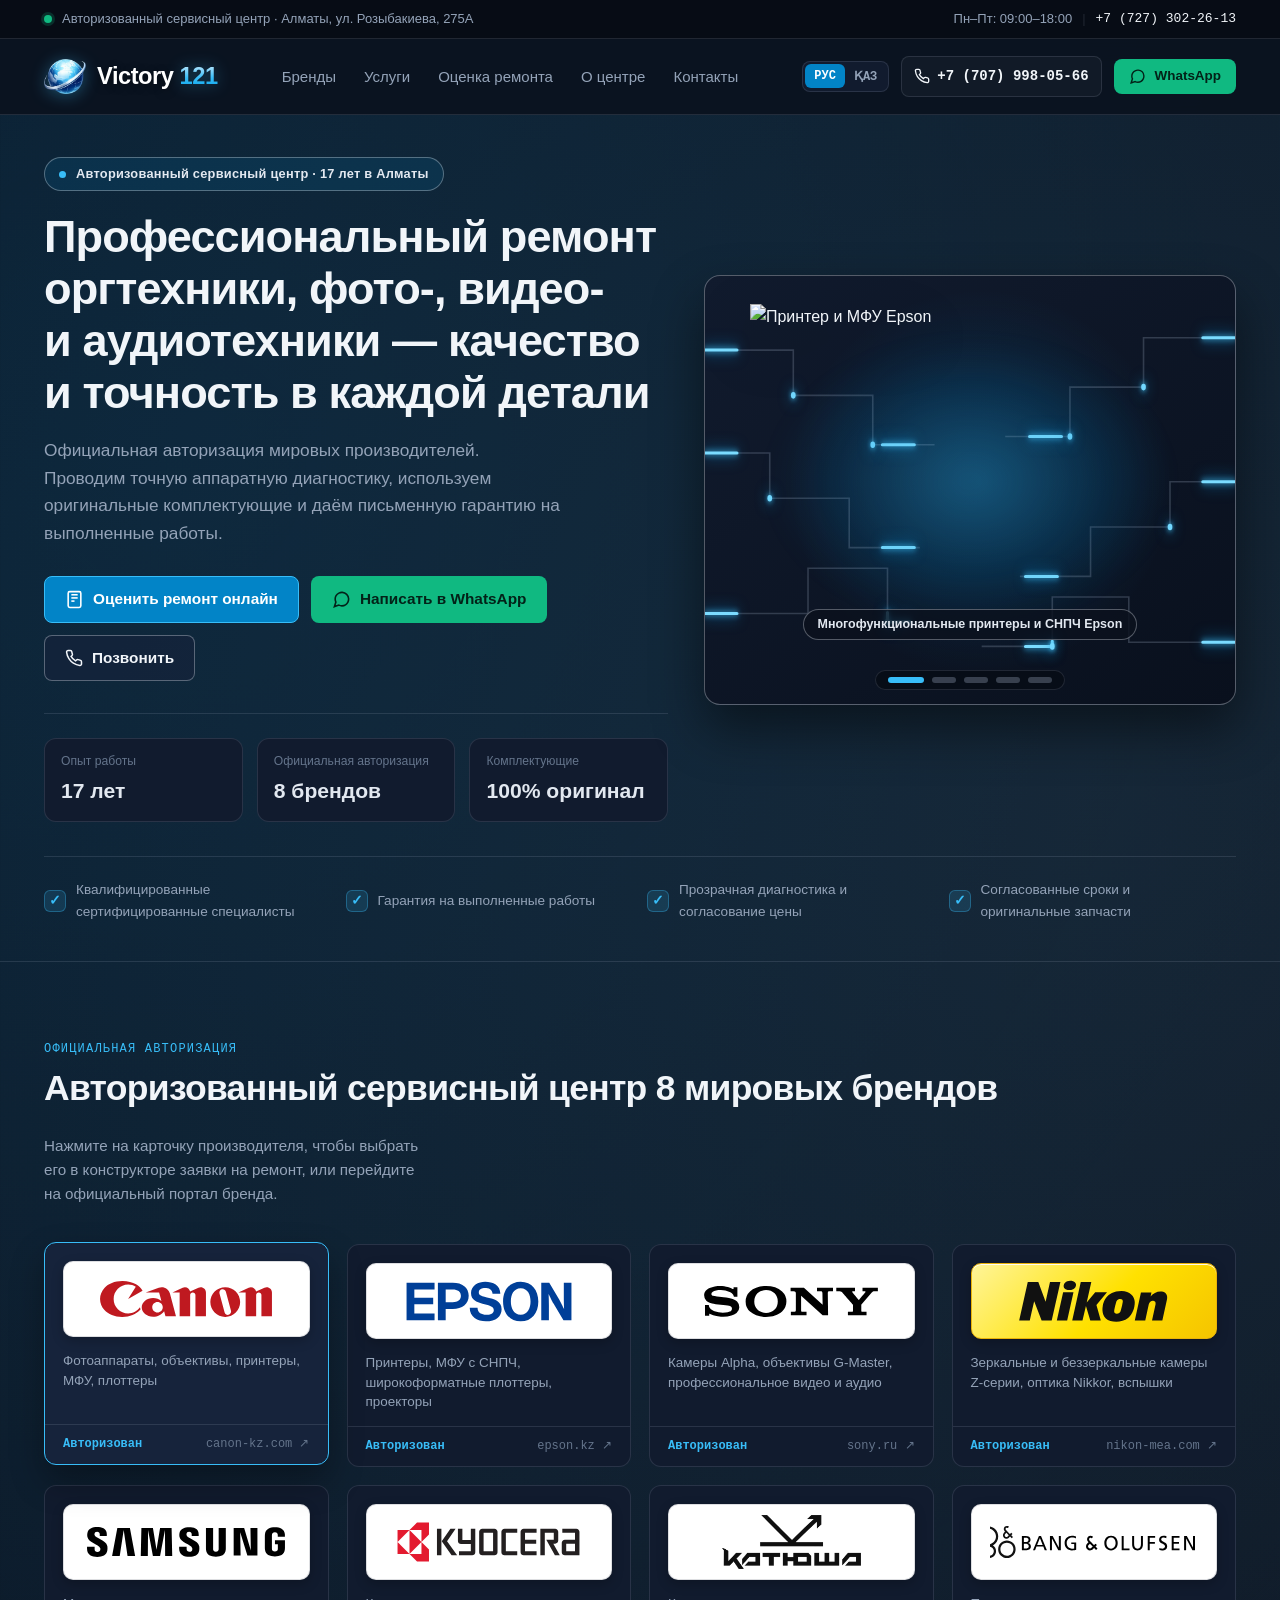
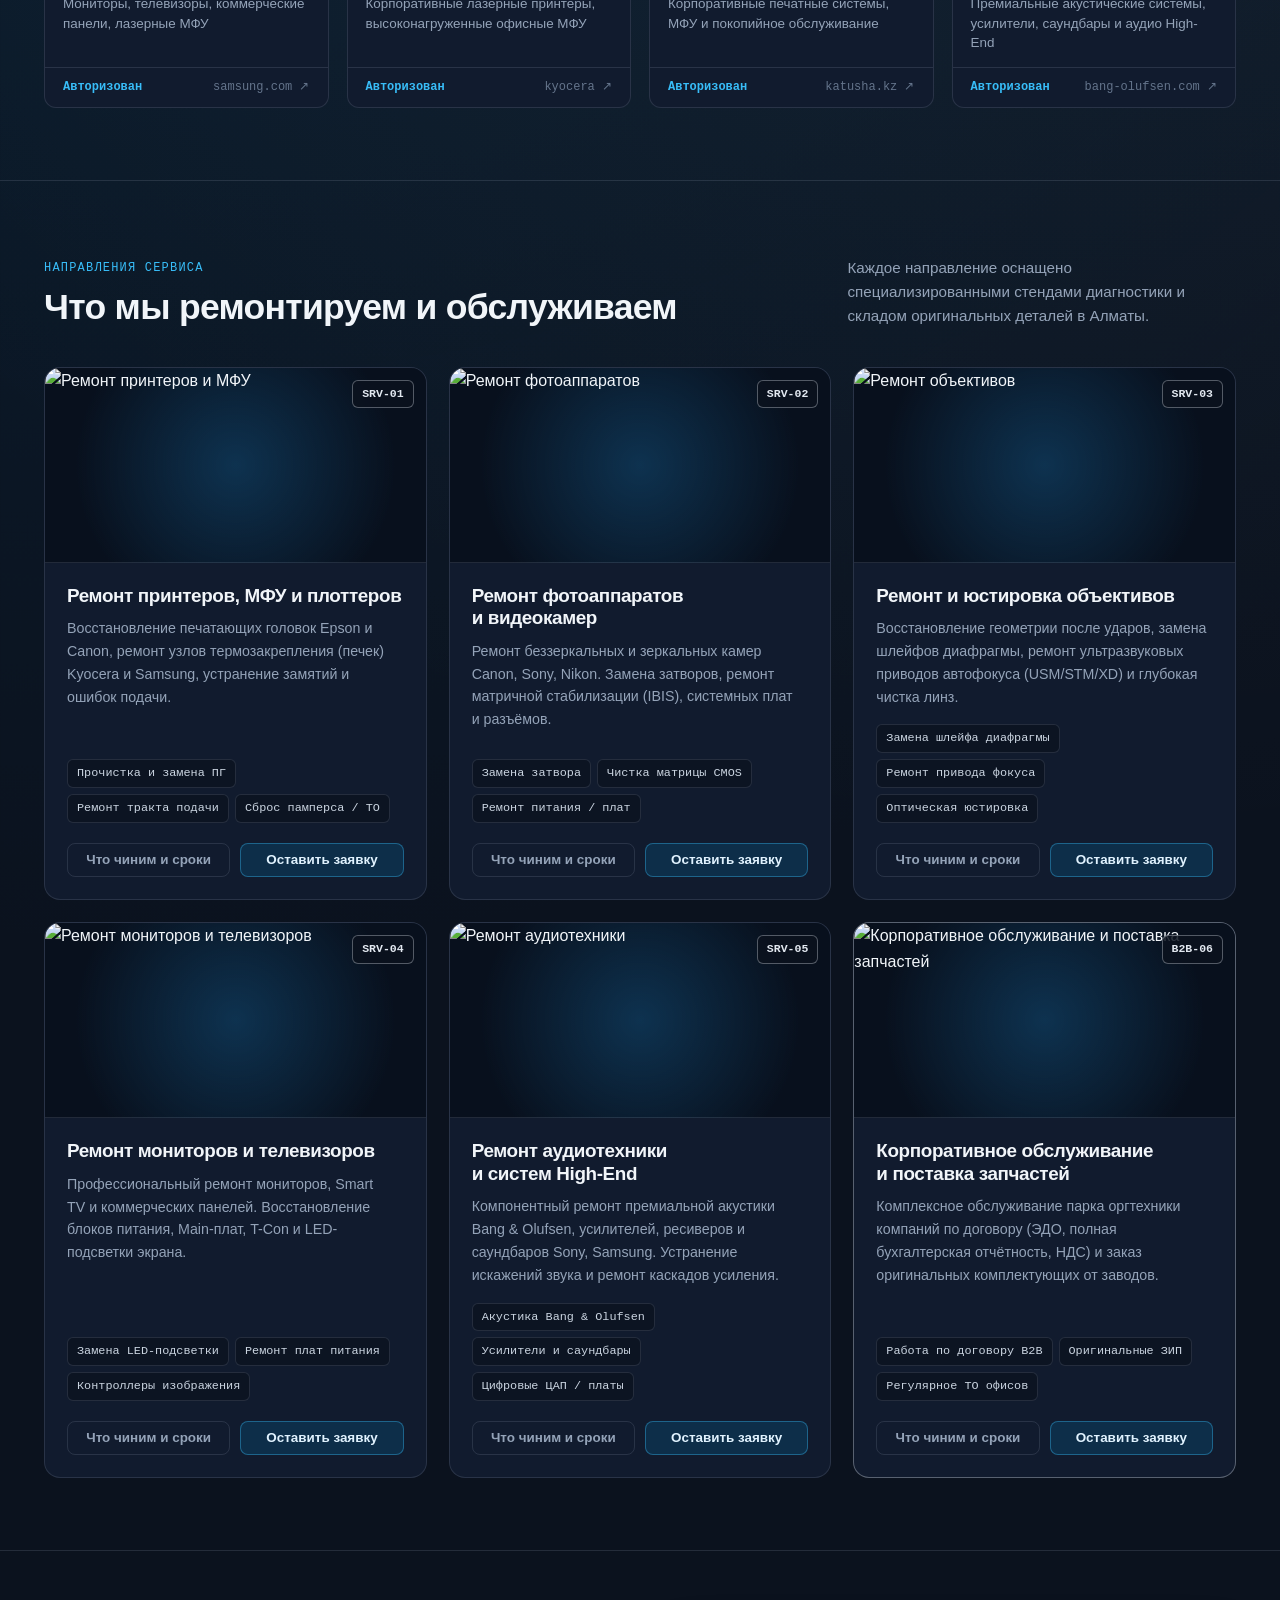
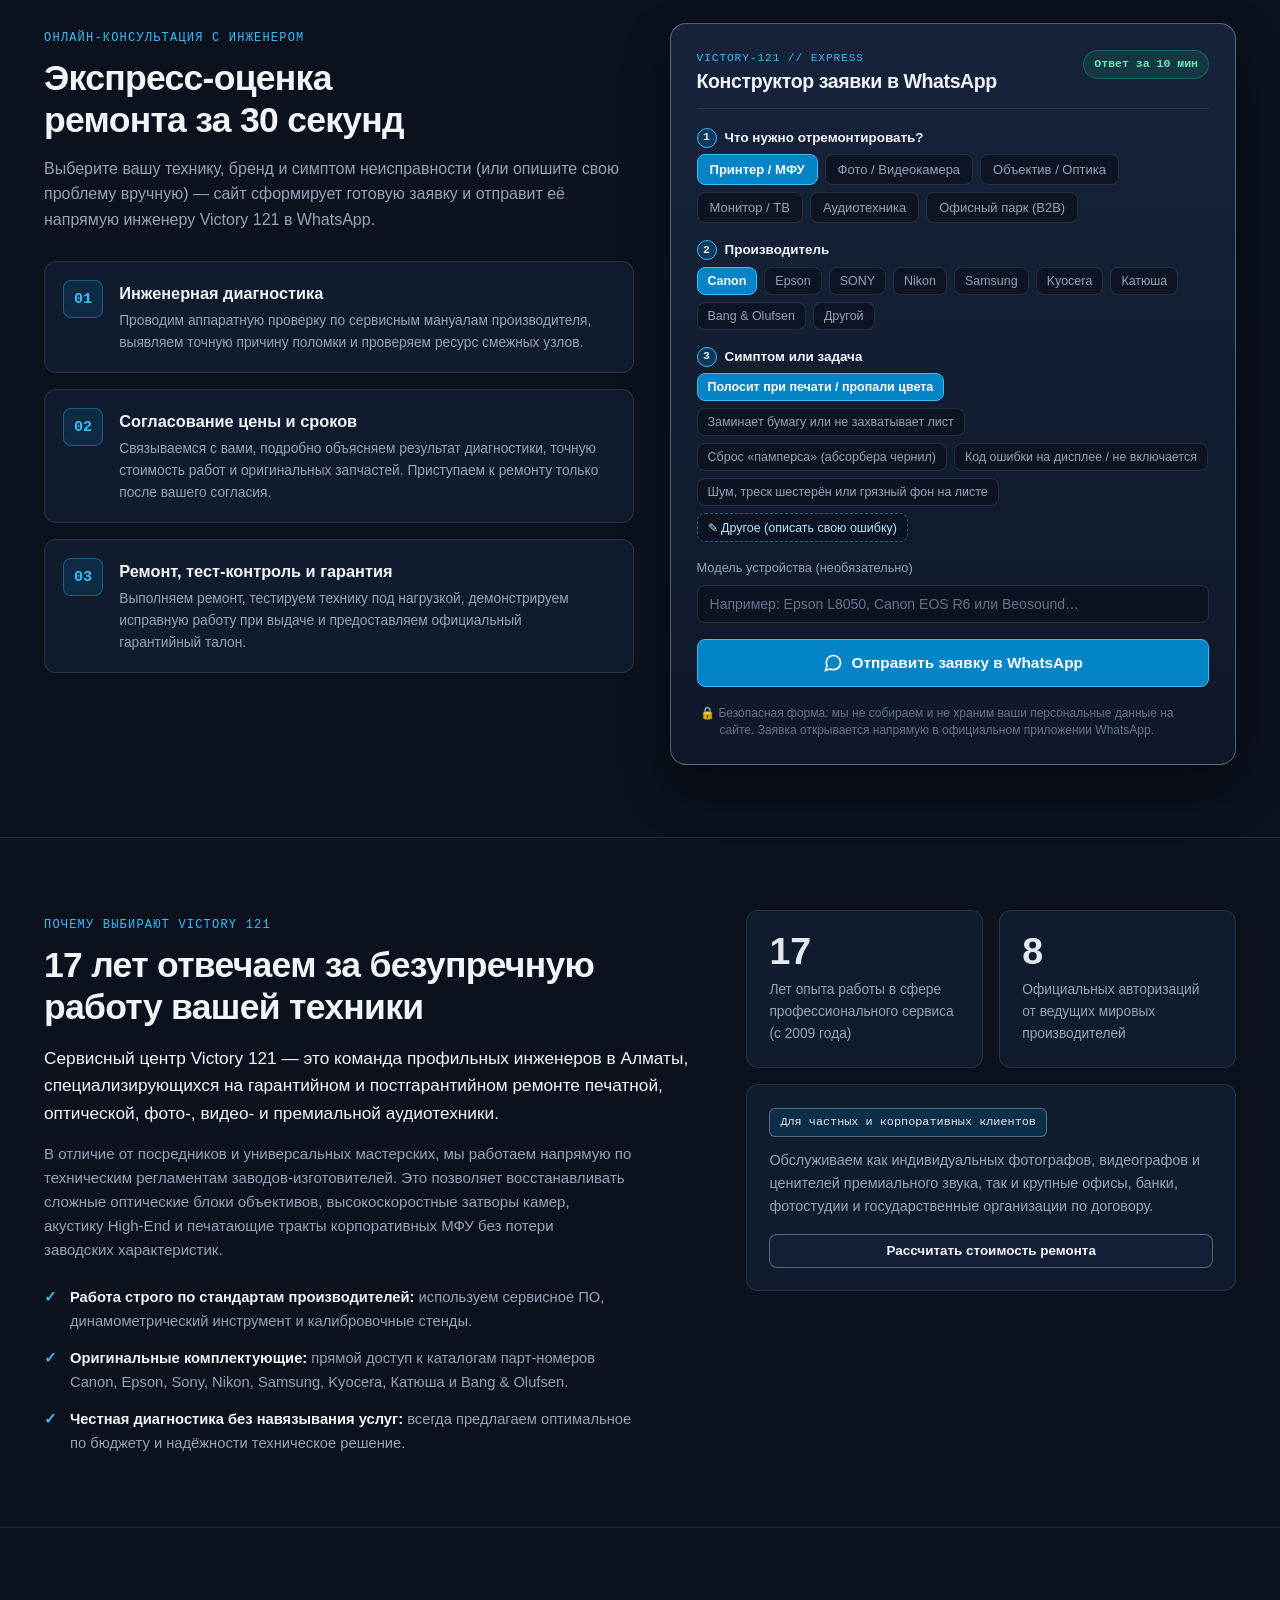
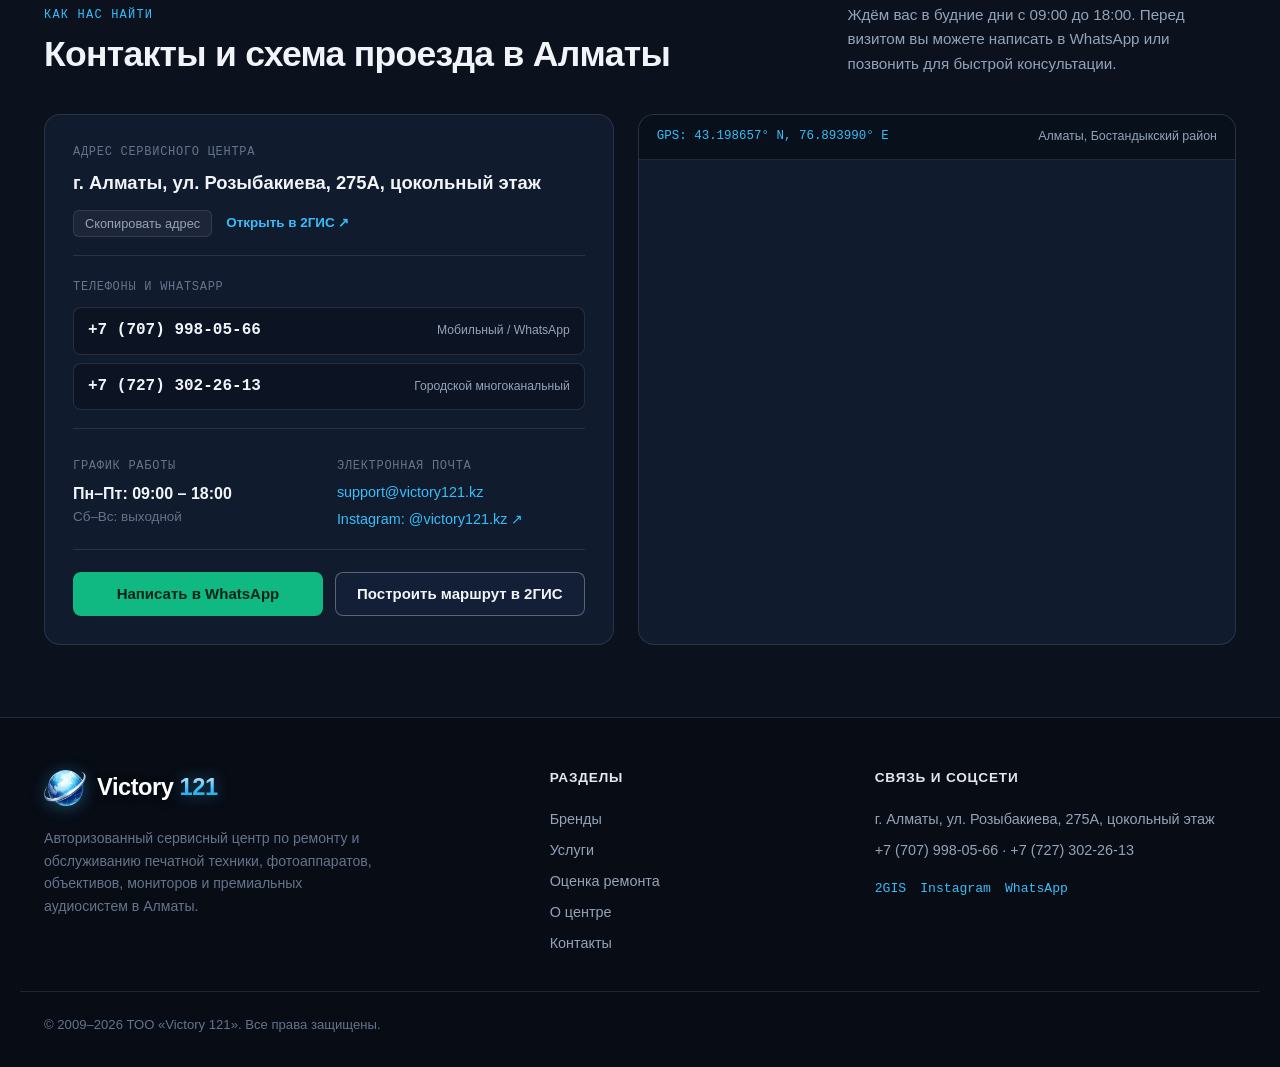
==== index.html @ 5d715eba "feat: Victory 121 modern responsive redesign with Graphify knowledge graph" ====
<!DOCTYPE html>
<html lang="ru" dir="ltr">
<head>
  <meta charset="UTF-8">
  <meta name="viewport" content="width=device-width, initial-scale=1.0, viewport-fit=cover">
  <meta name="theme-color" content="#0B121E">
  <meta name="color-scheme" content="dark">
  <title>Victory 121 — Авторизованный сервисный центр в Алматы | Ремонт оргтехники, фото-, видео- и аудиотехники</title>
  <meta name="description" content="Авторизованный сервисный центр Victory 121 в Алматы (ул. Розыбакиева, 275А). 17 лет опыта. Официальный ремонт Canon, Epson, Sony, Nikon, Samsung, Kyocera, Катюша, Bang & Olufsen с гарантией.">

  <!-- Security Hardening: Content Security Policy (CSP) & Referrer Policy -->
  <meta http-equiv="Content-Security-Policy" content="default-src 'self'; script-src 'self'; style-src 'self' https://fonts.googleapis.com; font-src 'self' https://fonts.gstatic.com; img-src 'self' https://victory121.kz data:; frame-src https://www.openstreetmap.org; connect-src 'self'; object-src 'none'; base-uri 'self'; form-action 'self' https://wa.me;">
  <meta name="referrer" content="strict-origin-when-cross-origin">

  <!-- Preconnect & Google Fonts -->
  <link rel="preconnect" href="https://fonts.googleapis.com">
  <link rel="preconnect" href="https://fonts.gstatic.com" crossorigin>
  <link href="https://fonts.googleapis.com/css2?family=Inter:wght@400;500;600;700&family=JetBrains+Mono:wght@500;600;700&family=Manrope:wght@600;700;800&display=swap" rel="stylesheet">

  <link rel="stylesheet" href="./styles.css">
</head>
<body>
  <a href="#main-content" class="skip-link" data-i18n="skip_link">Перейти к основному содержимому</a>

  <!-- Top Utility Bar -->
  <div class="utility-bar">
    <div class="container utility-bar__inner">
      <div class="utility-bar__left">
        <span class="status-dot" aria-hidden="true"></span>
        <span data-i18n="top_status">Авторизованный сервисный центр · Алматы, ул. Розыбакиева, 275А</span>
      </div>
      <div class="utility-bar__right">
        <span class="utility-bar__hours" data-i18n="top_hours">Пн–Пт: 09:00–18:00</span>
        <span class="utility-bar__divider" aria-hidden="true">|</span>
        <a href="tel:+77273022613" class="utility-bar__phone" translate="no">+7 (727) 302-26-13</a>
      </div>
    </div>
  </div>

  <!-- Sticky Main Header -->
  <header class="site-header" id="top">
    <div class="container site-header__inner">
      <a href="#top" class="brand-logo v121-logo" id="header-brand-logo" aria-label="Victory 121 — На главную">
        <img
          src="./assets/victory-globe.png"
          alt=""
          class="v121-logo__globe"
          width="44"
          height="38"
          fetchpriority="high"
        >
        <span class="v121-logo__wordmark" translate="no">
          <span class="v121-logo__victory">Victory</span><span class="v121-logo__sep" aria-hidden="true"></span><span class="v121-logo__num">121</span>
        </span>
      </a>

      <!-- Desktop Navigation -->
      <nav class="desktop-nav" aria-label="Основная навигация">
        <a href="#brands" class="desktop-nav__link" data-i18n="nav_brands">Бренды</a>
        <a href="#services" class="desktop-nav__link" data-i18n="nav_services">Услуги</a>
        <a href="#calculator" class="desktop-nav__link" data-i18n="nav_calc">Оценка ремонта</a>
        <a href="#about" class="desktop-nav__link" data-i18n="nav_about">О центре</a>
        <a href="#contacts" class="desktop-nav__link" data-i18n="nav_contacts">Контакты</a>
      </nav>

      <!-- Header Actions -->
      <div class="site-header__actions">
        <div class="lang-switch" role="group" aria-label="Выбор языка">
          <button type="button" class="lang-switch__btn is-active" data-lang-btn="ru" aria-pressed="true">РУС</button>
          <button type="button" class="lang-switch__btn" data-lang-btn="kz" aria-pressed="false">ҚАЗ</button>
        </div>

        <a href="tel:+77079980566" class="header-phone" translate="no">
          <svg width="16" height="16" viewBox="0 0 24 24" fill="none" stroke="currentColor" stroke-width="2" aria-hidden="true">
            <path d="M22 16.92v3a2 2 0 0 1-2.18 2 19.79 19.79 0 0 1-8.63-3.07 19.5 19.5 0 0 1-6-6 19.79 19.79 0 0 1-3.07-8.67A2 2 0 0 1 4.11 2h3a2 2 0 0 1 2 1.72c.127.96.361 1.903.7 2.81a2 2 0 0 1-.45 2.11L8.09 9.91a16 16 0 0 0 6 6l1.27-1.27a2 2 0 0 1 2.11-.45c.907.339 1.85.573 2.81.7A2 2 0 0 1 22 16.92z"/>
          </svg>
          <span>+7 (707) 998-05-66</span>
        </a>

        <a href="https://wa.me/77079980566" target="_blank" rel="noopener noreferrer" class="btn btn--whatsapp btn--sm header-wa">
          <svg width="17" height="17" viewBox="0 0 24 24" fill="none" stroke="currentColor" stroke-width="2" aria-hidden="true">
            <path d="M21 11.5a8.38 8.38 0 0 1-.9 3.8 8.5 8.5 0 0 1-7.6 4.7 8.38 8.38 0 0 1-3.8-.9L3 21l1.9-5.7a8.38 8.38 0 0 1-.9-3.8 8.5 8.5 0 0 1 4.7-7.6 8.38 8.38 0 0 1 3.8-.9h.5a8.48 8.48 0 0 1 8 8v.5z"/>
          </svg>
          <span>WhatsApp</span>
        </a>

        <!-- Mobile Menu Button -->
        <button type="button" class="mobile-menu-btn" id="open-mobile-menu" aria-label="Открыть меню навигации" aria-expanded="false" aria-controls="mobile-drawer">
          <svg width="24" height="24" viewBox="0 0 24 24" fill="none" stroke="currentColor" stroke-width="2" aria-hidden="true">
            <line x1="3" y1="6" x2="21" y2="6"/>
            <line x1="3" y1="12" x2="21" y2="12"/>
            <line x1="3" y1="18" x2="21" y2="18"/>
          </svg>
        </button>
      </div>
    </div>
  </header>

  <!-- Mobile Navigation Drawer (<dialog>) -->
  <dialog class="mobile-drawer" id="mobile-drawer" aria-label="Мобильное меню">
    <div class="mobile-drawer__panel">
      <div class="mobile-drawer__header">
        <span class="brand-logo v121-logo" translate="no">
          <img
            src="./assets/victory-globe.png"
            alt=""
            class="v121-logo__globe"
            width="38"
            height="32"
          >
          <span class="v121-logo__wordmark">
            <span class="v121-logo__victory">Victory</span><span class="v121-logo__sep" aria-hidden="true"></span><span class="v121-logo__num">121</span>
          </span>
        </span>
        <button type="button" class="icon-close-btn" id="close-mobile-menu" aria-label="Закрыть меню">
          <svg width="22" height="22" viewBox="0 0 24 24" fill="none" stroke="currentColor" stroke-width="2" aria-hidden="true">
            <line x1="18" y1="6" x2="6" y2="18"/>
            <line x1="6" y1="6" x2="18" y2="18"/>
          </svg>
        </button>
      </div>

      <nav class="mobile-drawer__nav" aria-label="Мобильная навигация">
        <a href="#brands" class="mobile-drawer__link" data-i18n="nav_brands">Авторизованные бренды</a>
        <a href="#services" class="mobile-drawer__link" data-i18n="nav_services">Услуги и направления</a>
        <a href="#calculator" class="mobile-drawer__link" data-i18n="nav_calc">Онлайн-оценка ремонта</a>
        <a href="#about" class="mobile-drawer__link" data-i18n="nav_about">О сервисном центре</a>
        <a href="#contacts" class="mobile-drawer__link" data-i18n="nav_contacts">Адрес и контакты</a>
      </nav>

      <div class="mobile-drawer__footer">
        <div class="mobile-drawer__contact-item">
          <span class="mobile-drawer__label" data-i18n="drawer_address_label">Адрес в Алматы:</span>
          <strong data-i18n="drawer_address_val">ул. Розыбакиева, 275А, цокольный этаж</strong>
        </div>
        <div class="mobile-drawer__contact-item">
          <span class="mobile-drawer__label" data-i18n="drawer_phones_label">Телефоны:</span>
          <a href="tel:+77079980566" class="mobile-drawer__phone" translate="no">+7 (707) 998-05-66</a>
          <a href="tel:+77273022613" class="mobile-drawer__phone" translate="no">+7 (727) 302-26-13</a>
        </div>
        <div class="mobile-drawer__cta-group">
          <a href="https://wa.me/77079980566" target="_blank" rel="noopener noreferrer" class="btn btn--whatsapp btn--full" data-i18n="hero_cta_wa">Написать в WhatsApp</a>
          <a href="https://2gis.kz/almaty/directions/points/%7C76.89399%2C43.198657%3B9429940000895218" target="_blank" rel="noopener noreferrer" class="btn btn--outline btn--full" data-i18n="contact_2gis_btn">Построить маршрут в 2ГИС</a>
        </div>
      </div>
    </div>
  </dialog>

  <main id="main-content">
    <!-- Hero Section with Animated Circuit Board & 5-Slide Equipment Showcase -->
    <section class="hero-section">
      <div class="container hero-grid">
        <!-- Left Column: Brand Authority & Core Offer -->
        <div class="hero-content">
          <div class="authority-badge">
            <span class="authority-badge__dot" aria-hidden="true"></span>
            <span data-i18n="hero_badge">Авторизованный сервисный центр · 17 лет в Алматы</span>
          </div>

          <h1 class="hero-title" data-i18n="hero_title">
            Профессиональный ремонт оргтехники, фото-, видео- и&nbsp;аудиотехники — качество и&nbsp;точность в&nbsp;каждой детали
          </h1>

          <p class="hero-subtitle" data-i18n="hero_subtitle">
            Официальная авторизация мировых производителей. Проводим точную аппаратную диагностику, используем оригинальные комплектующие и даём письменную гарантию на выполненные работы.
          </p>

          <div class="hero-cta-row">
            <a href="#calculator" class="btn btn--primary btn--lg">
              <svg width="19" height="19" viewBox="0 0 24 24" fill="none" stroke="currentColor" stroke-width="2" aria-hidden="true">
                <rect x="4" y="2" width="16" height="20" rx="2"/>
                <line x1="8" y1="6" x2="16" y2="6"/>
                <line x1="8" y1="10" x2="16" y2="10"/>
                <line x1="8" y1="14" x2="12" y2="14"/>
              </svg>
              <span data-i18n="hero_cta_calc">Оценить ремонт онлайн</span>
            </a>
            <a href="https://wa.me/77079980566?text=%D0%97%D0%B4%D1%80%D0%B0%D0%B2%D1%81%D1%82%D0%B2%D1%83%D0%B9%D1%82%D0%B5!%20%D0%9D%D1%83%D0%B6%D0%BD%D0%B0%20%D0%BA%D0%BE%D0%BD%D1%81%D1%83%D0%BB%D1%8C%D1%82%D0%B0%D1%86%D0%B8%D1%8F%20%D0%BF%D0%BE%20%D1%80%D0%B5%D0%BC%D0%BE%D0%BD%D1%82%D1%83%20%D1%82%D0%B5%D1%85%D0%BD%D0%B8%D0%BA%D0%B8%20%D0%B2%20Victory%20121." target="_blank" rel="noopener noreferrer" class="btn btn--whatsapp btn--lg">
              <svg width="19" height="19" viewBox="0 0 24 24" fill="none" stroke="currentColor" stroke-width="2" aria-hidden="true">
                <path d="M21 11.5a8.38 8.38 0 0 1-.9 3.8 8.5 8.5 0 0 1-7.6 4.7 8.38 8.38 0 0 1-3.8-.9L3 21l1.9-5.7a8.38 8.38 0 0 1-.9-3.8 8.5 8.5 0 0 1 4.7-7.6 8.38 8.38 0 0 1 3.8-.9h.5a8.48 8.48 0 0 1 8 8v.5z"/>
              </svg>
              <span data-i18n="hero_cta_wa">Написать в WhatsApp</span>
            </a>
            <a href="tel:+77079980566" class="btn btn--outline btn--lg">
              <svg width="18" height="18" viewBox="0 0 24 24" fill="none" stroke="currentColor" stroke-width="2" aria-hidden="true">
                <path d="M22 16.92v3a2 2 0 0 1-2.18 2 19.79 19.79 0 0 1-8.63-3.07 19.5 19.5 0 0 1-6-6 19.79 19.79 0 0 1-3.07-8.67A2 2 0 0 1 4.11 2h3a2 2 0 0 1 2 1.72c.127.96.361 1.903.7 2.81a2 2 0 0 1-.45 2.11L8.09 9.91a16 16 0 0 0 6 6l1.27-1.27a2 2 0 0 1 2.11-.45c.907.339 1.85.573 2.81.7A2 2 0 0 1 22 16.92z"/>
              </svg>
              <span data-i18n="hero_cta_call">Позвонить</span>
            </a>
          </div>

          <!-- Key Trust Metrics -->
          <dl class="hero-metrics">
            <div class="hero-metric">
              <dt class="hero-metric__label" data-i18n="metric_1_label">Опыт работы</dt>
              <dd class="hero-metric__value" data-i18n="metric_1_val">17 лет</dd>
            </div>
            <div class="hero-metric">
              <dt class="hero-metric__label" data-i18n="metric_2_label">Официальная авторизация</dt>
              <dd class="hero-metric__value" data-i18n="metric_2_val">8 брендов</dd>
            </div>
            <div class="hero-metric">
              <dt class="hero-metric__label" data-i18n="metric_3_label">Комплектующие</dt>
              <dd class="hero-metric__value" data-i18n="metric_3_val">100% оригинал</dd>
            </div>
          </dl>
        </div>

        <!-- Right Column: Signature Animated Circuit Showcase & 5-Equipment Carousel -->
        <div class="hero-showcase-wrap">
          <div class="hero-image hero-showcase" id="hero-carousel" role="region" aria-label="Карусель обслуживаемой техники">
            <!-- Animated SVG Electric Circuit Board Background -->
            <div class="hero-tech-bg" aria-hidden="true">
              <svg viewBox="0 0 900 520" preserveAspectRatio="none">
                <g class="circuit-base">
                  <path d="M0 90 H150 V145 H285 V205 H390"></path>
                  <path d="M0 215 H110 V270 H245 V330 H365"></path>
                  <path d="M0 410 H175 V355 H310 V420 H430"></path>
                  <path d="M900 75 H745 V135 H620 V195 H510"></path>
                  <path d="M900 250 H790 V305 H655 V365 H535"></path>
                  <path d="M900 445 H720 V390 H590 V450 H470"></path>
                </g>
                <g class="circuit-pulse">
                  <path d="M0 90 H150 V145 H285 V205 H390"></path>
                  <path d="M0 215 H110 V270 H245 V330 H365"></path>
                  <path d="M0 410 H175 V355 H310 V420 H430"></path>
                  <path d="M900 75 H745 V135 H620 V195 H510"></path>
                  <path d="M900 250 H790 V305 H655 V365 H535"></path>
                  <path d="M900 445 H720 V390 H590 V450 H470"></path>
                </g>
                <g class="circuit-nodes">
                  <circle cx="150" cy="145" r="4"></circle>
                  <circle cx="285" cy="205" r="4"></circle>
                  <circle cx="110" cy="270" r="4"></circle>
                  <circle cx="310" cy="420" r="4"></circle>
                  <circle cx="745" cy="135" r="4"></circle>
                  <circle cx="620" cy="195" r="4"></circle>
                  <circle cx="790" cy="305" r="4"></circle>
                  <circle cx="590" cy="450" r="4"></circle>
                </g>
              </svg>
            </div>

            <!-- 5 Equipment Slides -->
            <div class="hero-equipment-slide is-active" data-slide-index="0">
              <img src="https://victory121.kz/wp-content/uploads/2026/08/hero-epson.png" alt="Принтер и МФУ Epson" width="480" height="360" fetchpriority="high" decoding="async">
              <span class="hero-slide-caption" data-i18n="slide_1_label">Многофункциональные принтеры и СНПЧ Epson</span>
            </div>
            <div class="hero-equipment-slide" data-slide-index="1">
              <img src="https://victory121.kz/wp-content/uploads/2026/08/hero-canon.png" alt="Фотоаппарат Canon EOS R6 Mark II" width="480" height="360" decoding="async">
              <span class="hero-slide-caption" data-i18n="slide_2_label">Профессиональные камеры Canon EOS R / Sony Alpha</span>
            </div>
            <div class="hero-equipment-slide" data-slide-index="2">
              <img src="https://victory121.kz/wp-content/uploads/2026/08/hero-nikon.png" alt="Объектив Nikon Nikkor" width="480" height="360" decoding="async">
              <span class="hero-slide-caption" data-i18n="slide_3_label">Светосильные объективы и оптика Nikon / Canon / Sony</span>
            </div>
            <div class="hero-equipment-slide" data-slide-index="3">
              <img src="https://victory121.kz/wp-content/uploads/2026/08/hero-samsung.png" alt="Монитор Samsung" width="480" height="360" decoding="async">
              <span class="hero-slide-caption" data-i18n="slide_4_label">Мониторы, Smart TV и коммерческие панели Samsung</span>
            </div>
            <div class="hero-equipment-slide" data-slide-index="4">
              <img src="https://victory121.kz/wp-content/uploads/2026/08/hero-canon-print-2.png" alt="Принтер Canon" width="480" height="360" decoding="async">
              <span class="hero-slide-caption" data-i18n="slide_5_label">Принтеры и офисные системы печати Canon / Kyocera</span>
            </div>

            <!-- Interactive Carousel Navigation Pills -->
            <div class="hero-carousel-dots" role="tablist" aria-label="Переключение слайдов техники">
              <button type="button" class="hero-dot is-active" data-carousel-goto="0" aria-label="Принтер Epson" aria-selected="true"></button>
              <button type="button" class="hero-dot" data-carousel-goto="1" aria-label="Камера Canon" aria-selected="false"></button>
              <button type="button" class="hero-dot" data-carousel-goto="2" aria-label="Объектив Nikon" aria-selected="false"></button>
              <button type="button" class="hero-dot" data-carousel-goto="3" aria-label="Монитор Samsung" aria-selected="false"></button>
              <button type="button" class="hero-dot" data-carousel-goto="4" aria-label="Принтер Canon" aria-selected="false"></button>
            </div>
          </div>
        </div>
      </div>

      <!-- Trust Strip -->
      <div class="container">
        <ul class="trust-strip" aria-label="Ключевые гарантии сервиса">
          <li class="trust-strip__item">
            <span class="trust-strip__icon" aria-hidden="true">✓</span>
            <span data-i18n="strip_1">Квалифицированные сертифицированные специалисты</span>
          </li>
          <li class="trust-strip__item">
            <span class="trust-strip__icon" aria-hidden="true">✓</span>
            <span data-i18n="strip_2">Гарантия на выполненные работы</span>
          </li>
          <li class="trust-strip__item">
            <span class="trust-strip__icon" aria-hidden="true">✓</span>
            <span data-i18n="strip_3">Прозрачная диагностика и согласование цены</span>
          </li>
          <li class="trust-strip__item">
            <span class="trust-strip__icon" aria-hidden="true">✓</span>
            <span data-i18n="strip_4">Согласованные сроки и оригинальные запчасти</span>
          </li>
        </ul>
      </div>
    </section>

    <!-- Authorized Brands Section: 8 Official Brands Strictly Following Vendor Brand Policy -->
    <section class="section brands-section" id="brands" aria-labelledby="brands-heading">
      <div class="container">
        <div class="section-header">
          <div>
            <span class="section-kicker" data-i18n="brands_kicker">Официальная авторизация</span>
            <h2 class="section-title" id="brands-heading" data-i18n="brands_title">Авторизованный сервисный центр 8&nbsp;мировых брендов</h2>
          </div>
          <p class="section-desc" data-i18n="brands_desc">
            Нажмите на карточку производителя, чтобы выбрать его в конструкторе заявки на ремонт, или перейдите на официальный портал бренда.
          </p>
        </div>

        <div class="brands-grid" role="list">
          <!-- 1. Canon (Official Canon Red Vector Wordmark Adapted to Frame) -->
          <div class="brand-card" role="listitem" data-brand-card="Canon">
            <button type="button" class="brand-card__select" data-select-brand="Canon" aria-label="Выбрать бренд Canon для заявки">
              <div class="vendor-plaque">
                <img src="./assets/brands/canon.svg" alt="Canon" class="vendor-svg vendor-svg--canon" width="176" height="38" loading="lazy">
              </div>
              <span class="brand-card__scope" data-i18n="brand_canon_scope">Фотоаппараты, объективы, принтеры, МФУ, плоттеры</span>
            </button>
            <div class="brand-card__footer">
              <span class="brand-card__status" data-i18n="brand_auth_tag">Авторизован</span>
              <a href="https://www.canon-kz.com/" target="_blank" rel="noopener noreferrer" class="brand-card__ext" aria-label="Официальный сайт Canon Казахстан">canon-kz.com ↗</a>
            </div>
          </div>

          <!-- 2. Epson (Official Corporate Blue Vector Wordmark Adapted to Frame) -->
          <div class="brand-card" role="listitem" data-brand-card="Epson">
            <button type="button" class="brand-card__select" data-select-brand="Epson" aria-label="Выбрать бренд Epson для заявки">
              <div class="vendor-plaque">
                <img src="./assets/brands/epson.svg" alt="Epson" class="vendor-svg vendor-svg--epson" width="168" height="42" loading="lazy">
              </div>
              <span class="brand-card__scope" data-i18n="brand_epson_scope">Принтеры, МФУ с СНПЧ, широкоформатные плоттеры, проекторы</span>
            </button>
            <div class="brand-card__footer">
              <span class="brand-card__status" data-i18n="brand_auth_tag">Авторизован</span>
              <a href="https://www.epson.kz/" target="_blank" rel="noopener noreferrer" class="brand-card__ext" aria-label="Официальный сайт Epson Казахстан">epson.kz ↗</a>
            </div>
          </div>

          <!-- 3. SONY (Official Black Vector Wordmark Adapted to Frame) -->
          <div class="brand-card" role="listitem" data-brand-card="Sony">
            <button type="button" class="brand-card__select" data-select-brand="Sony" aria-label="Выбрать бренд Sony для заявки">
              <div class="vendor-plaque">
                <img src="./assets/brands/sony.svg" alt="SONY" class="vendor-svg vendor-svg--sony" width="176" height="32" loading="lazy">
              </div>
              <span class="brand-card__scope" data-i18n="brand_sony_scope">Камеры Alpha, объективы G-Master, профессиональное видео и аудио</span>
            </button>
            <div class="brand-card__footer">
              <span class="brand-card__status" data-i18n="brand_auth_tag">Авторизован</span>
              <a href="https://www.sony.ru/" target="_blank" rel="noopener noreferrer" class="brand-card__ext" aria-label="Официальный сайт Sony">sony.ru ↗</a>
            </div>
          </div>

          <!-- 4. Nikon (Official Nikon Yellow Gradient Plaque + Official Black Slanted Vector Wordmark) -->
          <div class="brand-card" role="listitem" data-brand-card="Nikon">
            <button type="button" class="brand-card__select" data-select-brand="Nikon" aria-label="Выбрать бренд Nikon для заявки">
              <div class="vendor-plaque vendor-plaque--nikon">
                <img src="./assets/brands/nikon.svg" alt="Nikon" class="vendor-svg vendor-svg--nikon" width="164" height="48" loading="lazy">
              </div>
              <span class="brand-card__scope" data-i18n="brand_nikon_scope">Зеркальные и беззеркальные камеры Z-серии, оптика Nikkor, вспышки</span>
            </button>
            <div class="brand-card__footer">
              <span class="brand-card__status" data-i18n="brand_auth_tag">Авторизован</span>
              <a href="https://www.nikon-mea.com/" target="_blank" rel="noopener noreferrer" class="brand-card__ext" aria-label="Официальный сайт Nikon">nikon-mea.com ↗</a>
            </div>
          </div>

          <!-- 5. Samsung (Official Black Vector Wordmark Cropped & Scaled to Fill Frame) -->
          <div class="brand-card" role="listitem" data-brand-card="Samsung">
            <button type="button" class="brand-card__select" data-select-brand="Samsung" aria-label="Выбрать бренд Samsung для заявки">
              <div class="vendor-plaque">
                <img src="./assets/brands/samsung.svg" alt="Samsung" class="vendor-svg vendor-svg--samsung" width="204" height="34" loading="lazy">
              </div>
              <span class="brand-card__scope" data-i18n="brand_samsung_scope">Мониторы, телевизоры, коммерческие панели, лазерные МФУ</span>
            </button>
            <div class="brand-card__footer">
              <span class="brand-card__status" data-i18n="brand_auth_tag">Авторизован</span>
              <a href="https://www.samsung.com/kz_ru/" target="_blank" rel="noopener noreferrer" class="brand-card__ext" aria-label="Официальный сайт Samsung Казахстан">samsung.com ↗</a>
            </div>
          </div>

          <!-- 6. Kyocera (Official Red Symbol + Black Vector Wordmark Adapted to Frame) -->
          <div class="brand-card" role="listitem" data-brand-card="Kyocera">
            <button type="button" class="brand-card__select" data-select-brand="Kyocera" aria-label="Выбрать бренд Kyocera для заявки">
              <div class="vendor-plaque">
                <img src="./assets/brands/kyocera.svg" alt="Kyocera" class="vendor-svg vendor-svg--kyocera" width="196" height="48" loading="lazy">
              </div>
              <span class="brand-card__scope" data-i18n="brand_kyocera_scope">Корпоративные лазерные принтеры, высоконагруженные офисные МФУ</span>
            </button>
            <div class="brand-card__footer">
              <span class="brand-card__status" data-i18n="brand_auth_tag">Авторизован</span>
              <a href="https://russia.kyocera.com/" target="_blank" rel="noopener noreferrer" class="brand-card__ext" aria-label="Официальный сайт Kyocera">kyocera ↗</a>
            </div>
          </div>

          <!-- 7. Катюша (Official Cropped Logo Adapted to Frame) -->
          <div class="brand-card" role="listitem" data-brand-card="Катюша">
            <button type="button" class="brand-card__select" data-select-brand="Катюша" aria-label="Выбрать бренд Катюша для заявки">
              <div class="vendor-plaque">
                <img src="./assets/brands/katusha.png" alt="Катюша" class="vendor-svg vendor-svg--katusha" width="162" height="56" loading="lazy">
              </div>
              <span class="brand-card__scope" data-i18n="brand_katusha_scope">Корпоративные печатные системы, МФУ и покопийное обслуживание</span>
            </button>
            <div class="brand-card__footer">
              <span class="brand-card__status" data-i18n="brand_auth_tag">Авторизован</span>
              <a href="https://katusha.kz/" target="_blank" rel="noopener noreferrer" class="brand-card__ext" aria-label="Официальный сайт Катюша Казахстан">katusha.kz ↗</a>
            </div>
          </div>

          <!-- 8. Bang & Olufsen (Official B&O Monogram & Wordmark Vector Adapted to Frame) -->
          <div class="brand-card" role="listitem" data-brand-card="Bang & Olufsen">
            <button type="button" class="brand-card__select" data-select-brand="Bang & Olufsen" aria-label="Выбрать бренд Bang & Olufsen для заявки">
              <div class="vendor-plaque">
                <img src="./assets/brands/bang-olufsen.svg" alt="Bang & Olufsen" class="vendor-svg vendor-svg--bo" width="212" height="42" loading="lazy">
              </div>
              <span class="brand-card__scope" data-i18n="brand_bo_scope">Премиальные акустические системы, усилители, саундбары и аудио High-End</span>
            </button>
            <div class="brand-card__footer">
              <span class="brand-card__status" data-i18n="brand_auth_tag">Авторизован</span>
              <a href="https://www.bang-olufsen.com/" target="_blank" rel="noopener noreferrer" class="brand-card__ext" aria-label="Официальный сайт Bang & Olufsen">bang-olufsen.com ↗</a>
            </div>
          </div>
        </div>
      </div>
    </section>

    <!-- Services Bento Grid with Original Equipment Visuals (3x2 Desktop, 2x3 Tablet, 1x6 Mobile) -->
    <section class="section services-section" id="services" aria-labelledby="services-heading">
      <div class="container">
        <div class="section-header">
          <div>
            <span class="section-kicker" data-i18n="services_kicker">Направления сервиса</span>
            <h2 class="section-title" id="services-heading" data-i18n="services_title">Что мы ремонтируем и обслуживаем</h2>
          </div>
          <p class="section-desc" data-i18n="services_desc">
            Каждое направление оснащено специализированными стендами диагностики и складом оригинальных деталей в Алматы.
          </p>
        </div>

        <div class="services-grid">
          <!-- Service 1: Printers & MFPs -->
          <article class="service-card" data-service-id="printers">
            <div class="service-card__media">
              <img src="https://victory121.kz/wp-content/uploads/2026/07/service-printer-1.png" alt="Ремонт принтеров и МФУ" width="400" height="220" loading="lazy">
              <span class="service-card__code" translate="no">SRV-01</span>
            </div>
            <div class="service-card__body">
              <h3 class="service-card__title" data-i18n="srv1_title">Ремонт принтеров, МФУ и плоттеров</h3>
              <p class="service-card__text" data-i18n="srv1_desc">
                Восстановление печатающих головок Epson и Canon, ремонт узлов термозакрепления (печек) Kyocera и Samsung, устранение замятий и ошибок подачи.
              </p>
              <ul class="service-card__tags" aria-label="Примеры работ">
                <li data-i18n="srv1_tag1">Прочистка и замена ПГ</li>
                <li data-i18n="srv1_tag2">Ремонт тракта подачи</li>
                <li data-i18n="srv1_tag3">Сброс памперса / ТО</li>
              </ul>
              <div class="service-card__actions">
                <button type="button" class="btn btn--ghost btn--sm" data-open-service="printers" data-i18n="srv_more_btn">Что чиним и сроки</button>
                <button type="button" class="btn btn--primary-soft btn--sm" data-pick-service="printers" data-i18n="srv_order_btn">Оставить заявку</button>
              </div>
            </div>
          </article>

          <!-- Service 2: Cameras -->
          <article class="service-card" data-service-id="cameras">
            <div class="service-card__media">
              <img src="https://victory121.kz/wp-content/uploads/2026/07/service-camera-1.png" alt="Ремонт фотоаппаратов" width="400" height="220" loading="lazy">
              <span class="service-card__code" translate="no">SRV-02</span>
            </div>
            <div class="service-card__body">
              <h3 class="service-card__title" data-i18n="srv2_title">Ремонт фотоаппаратов и видеокамер</h3>
              <p class="service-card__text" data-i18n="srv2_desc">
                Ремонт беззеркальных и зеркальных камер Canon, Sony, Nikon. Замена затворов, ремонт матричной стабилизации (IBIS), системных плат и разъёмов.
              </p>
              <ul class="service-card__tags" aria-label="Примеры работ">
                <li data-i18n="srv2_tag1">Замена затвора</li>
                <li data-i18n="srv2_tag2">Чистка матрицы CMOS</li>
                <li data-i18n="srv2_tag3">Ремонт питания / плат</li>
              </ul>
              <div class="service-card__actions">
                <button type="button" class="btn btn--ghost btn--sm" data-open-service="cameras" data-i18n="srv_more_btn">Что чиним и сроки</button>
                <button type="button" class="btn btn--primary-soft btn--sm" data-pick-service="cameras" data-i18n="srv_order_btn">Оставить заявку</button>
              </div>
            </div>
          </article>

          <!-- Service 3: Lenses -->
          <article class="service-card" data-service-id="lenses">
            <div class="service-card__media">
              <img src="https://victory121.kz/wp-content/uploads/2026/07/service-lens-nikon-1.png" alt="Ремонт объективов" width="400" height="220" loading="lazy">
              <span class="service-card__code" translate="no">SRV-03</span>
            </div>
            <div class="service-card__body">
              <h3 class="service-card__title" data-i18n="srv3_title">Ремонт и юстировка объективов</h3>
              <p class="service-card__text" data-i18n="srv3_desc">
                Восстановление геометрии после ударов, замена шлейфов диафрагмы, ремонт ультразвуковых приводов автофокуса (USM/STM/XD) и глубокая чистка линз.
              </p>
              <ul class="service-card__tags" aria-label="Примеры работ">
                <li data-i18n="srv3_tag1">Замена шлейфа диафрагмы</li>
                <li data-i18n="srv3_tag2">Ремонт привода фокуса</li>
                <li data-i18n="srv3_tag3">Оптическая юстировка</li>
              </ul>
              <div class="service-card__actions">
                <button type="button" class="btn btn--ghost btn--sm" data-open-service="lenses" data-i18n="srv_more_btn">Что чиним и сроки</button>
                <button type="button" class="btn btn--primary-soft btn--sm" data-pick-service="lenses" data-i18n="srv_order_btn">Оставить заявку</button>
              </div>
            </div>
          </article>

          <!-- Service 4: Monitors & TVs -->
          <article class="service-card" data-service-id="monitors">
            <div class="service-card__media">
              <img src="https://victory121.kz/wp-content/uploads/2026/07/service-monitor-1.png" alt="Ремонт мониторов и телевизоров" width="400" height="220" loading="lazy">
              <span class="service-card__code" translate="no">SRV-04</span>
            </div>
            <div class="service-card__body">
              <h3 class="service-card__title" data-i18n="srv4_title">Ремонт мониторов и телевизоров</h3>
              <p class="service-card__text" data-i18n="srv4_desc">
                Профессиональный ремонт мониторов, Smart TV и коммерческих панелей. Восстановление блоков питания, Main-плат, T-Con и LED-подсветки экрана.
              </p>
              <ul class="service-card__tags" aria-label="Примеры работ">
                <li data-i18n="srv4_tag1">Замена LED-подсветки</li>
                <li data-i18n="srv4_tag2">Ремонт плат питания</li>
                <li data-i18n="srv4_tag3">Контроллеры изображения</li>
              </ul>
              <div class="service-card__actions">
                <button type="button" class="btn btn--ghost btn--sm" data-open-service="monitors" data-i18n="srv_more_btn">Что чиним и сроки</button>
                <button type="button" class="btn btn--primary-soft btn--sm" data-pick-service="monitors" data-i18n="srv_order_btn">Оставить заявку</button>
              </div>
            </div>
          </article>

          <!-- Service 5: Audio Equipment (Bang & Olufsen, Sony, Samsung) -->
          <article class="service-card" data-service-id="audio">
            <div class="service-card__media">
              <img src="https://victory121.kz/wp-content/uploads/2026/08/service-audio.png" alt="Ремонт аудиотехники" width="400" height="220" loading="lazy">
              <span class="service-card__code" translate="no">SRV-05</span>
            </div>
            <div class="service-card__body">
              <h3 class="service-card__title" data-i18n="srv5_title">Ремонт аудиотехники и систем High-End</h3>
              <p class="service-card__text" data-i18n="srv5_desc">
                Компонентный ремонт премиальной акустики Bang &amp; Olufsen, усилителей, ресиверов и саундбаров Sony, Samsung. Устранение искажений звука и ремонт каскадов усиления.
              </p>
              <ul class="service-card__tags" aria-label="Примеры работ">
                <li data-i18n="srv5_tag1">Акустика Bang &amp; Olufsen</li>
                <li data-i18n="srv5_tag2">Усилители и саундбары</li>
                <li data-i18n="srv5_tag3">Цифровые ЦАП / платы</li>
              </ul>
              <div class="service-card__actions">
                <button type="button" class="btn btn--ghost btn--sm" data-open-service="audio" data-i18n="srv_more_btn">Что чиним и сроки</button>
                <button type="button" class="btn btn--primary-soft btn--sm" data-pick-service="audio" data-i18n="srv_order_btn">Оставить заявку</button>
              </div>
            </div>
          </article>

          <!-- Service 6: Corporate Service & Original Parts (B2B) -->
          <article class="service-card service-card--featured" data-service-id="b2b">
            <div class="service-card__media">
              <img src="https://victory121.kz/wp-content/uploads/2026/08/about-service-center2.png" alt="Корпоративное обслуживание и поставка запчастей" width="400" height="220" loading="lazy">
              <span class="service-card__code" translate="no">B2B-06</span>
            </div>
            <div class="service-card__body">
              <h3 class="service-card__title" data-i18n="srv6_title">Корпоративное обслуживание и поставка запчастей</h3>
              <p class="service-card__text" data-i18n="srv6_desc">
                Комплексное обслуживание парка оргтехники компаний по договору (ЭДО, полная бухгалтерская отчётность, НДС) и заказ оригинальных комплектующих от заводов.
              </p>
              <ul class="service-card__tags" aria-label="Примеры работ">
                <li data-i18n="srv6_tag1">Работа по договору B2B</li>
                <li data-i18n="srv6_tag2">Оригинальные ЗИП</li>
                <li data-i18n="srv6_tag3">Регулярное ТО офисов</li>
              </ul>
              <div class="service-card__actions">
                <button type="button" class="btn btn--ghost btn--sm" data-open-service="b2b" data-i18n="srv_more_btn">Что чиним и сроки</button>
                <button type="button" class="btn btn--primary-soft btn--sm" data-pick-service="b2b" data-i18n="srv_order_btn">Оставить заявку</button>
              </div>
            </div>
          </article>
        </div>
      </div>
    </section>

    <!-- Interactive Quick Diagnostic & WhatsApp Calculator Section -->
    <section class="section calc-section" id="calculator" aria-labelledby="calc-heading">
      <div class="container calc-grid">
        <div class="calc-info">
          <span class="section-kicker" data-i18n="calc_kicker">Онлайн-консультация с инженером</span>
          <h2 class="section-title" id="calc-heading" data-i18n="calc_title">Экспресс-оценка ремонта за 30 секунд</h2>
          <p class="calc-info__lead" data-i18n="calc_desc">
            Выберите вашу технику, бренд и симптом неисправности (или опишите свою проблему вручную) — сайт сформирует готовую заявку и отправит её напрямую инженеру Victory 121 в WhatsApp.
          </p>

          <div class="calc-steps-preview">
            <div class="calc-preview-item">
              <span class="calc-preview-item__badge" translate="no">01</span>
              <div>
                <strong data-i18n="wf2_title">Инженерная диагностика</strong>
                <p data-i18n="wf2_desc">Проводим аппаратную проверку по сервисным мануалам производителя, выявляем точную причину поломки и проверяем ресурс смежных узлов.</p>
              </div>
            </div>
            <div class="calc-preview-item">
              <span class="calc-preview-item__badge" translate="no">02</span>
              <div>
                <strong data-i18n="wf3_title">Согласование цены и сроков</strong>
                <p data-i18n="wf3_desc">Связываемся с вами, подробно объясняем результат диагностики, точную стоимость работ и оригинальных запчастей. Приступаем к ремонту только после вашего согласия.</p>
              </div>
            </div>
            <div class="calc-preview-item">
              <span class="calc-preview-item__badge" translate="no">03</span>
              <div>
                <strong data-i18n="wf4_title">Ремонт, тест-контроль и гарантия</strong>
                <p data-i18n="wf4_desc">Выполняем ремонт, тестируем технику под нагрузкой, демонстрируем исправную работу при выдаче и предоставляем официальный гарантийный талон.</p>
              </div>
            </div>
          </div>
        </div>

        <aside class="diag-console">
          <div class="diag-console__header">
            <div class="diag-console__title-wrap">
              <span class="diag-console__code" translate="no">VICTORY-121 // EXPRESS</span>
              <h3 class="diag-console__title" data-i18n="calc_box_title">Конструктор заявки в WhatsApp</h3>
            </div>
            <span class="diag-console__badge" data-i18n="calc_badge">Ответ за 10 мин</span>
          </div>

          <form class="diag-form" id="whatsapp-quiz-form" novalidate>
            <!-- Step 1: Device Category -->
            <fieldset class="diag-fieldset">
              <legend class="diag-legend">
                <span class="diag-step-num">1</span>
                <span data-i18n="calc_step1">Что нужно отремонтировать?</span>
              </legend>
              <div class="chip-grid" id="device-category-chips" role="radiogroup" aria-label="Категория техники">
                <button type="button" class="chip is-selected" data-device="printers" aria-pressed="true" data-i18n="cat_printers">Принтер / МФУ</button>
                <button type="button" class="chip" data-device="cameras" aria-pressed="false" data-i18n="cat_cameras">Фото / Видеокамера</button>
                <button type="button" class="chip" data-device="lenses" aria-pressed="false" data-i18n="cat_lenses">Объектив / Оптика</button>
                <button type="button" class="chip" data-device="monitors" aria-pressed="false" data-i18n="cat_monitors">Монитор / ТВ</button>
                <button type="button" class="chip" data-device="audio" aria-pressed="false" data-i18n="cat_audio">Аудиотехника</button>
                <button type="button" class="chip" data-device="b2b" aria-pressed="false" data-i18n="cat_b2b">Офисный парк (B2B)</button>
              </div>
            </fieldset>

            <!-- Step 2: Brand (8 Official Brands + Other) -->
            <fieldset class="diag-fieldset">
              <legend class="diag-legend">
                <span class="diag-step-num">2</span>
                <span data-i18n="calc_step2">Производитель</span>
              </legend>
              <div class="chip-grid chip-grid--brands" id="brand-chips" role="radiogroup" aria-label="Бренд техники">
                <button type="button" class="chip chip--sm is-selected" data-brand="Canon" aria-pressed="true" translate="no">Canon</button>
                <button type="button" class="chip chip--sm" data-brand="Epson" aria-pressed="false" translate="no">Epson</button>
                <button type="button" class="chip chip--sm" data-brand="Sony" aria-pressed="false" translate="no">SONY</button>
                <button type="button" class="chip chip--sm" data-brand="Nikon" aria-pressed="false" translate="no">Nikon</button>
                <button type="button" class="chip chip--sm" data-brand="Samsung" aria-pressed="false" translate="no">Samsung</button>
                <button type="button" class="chip chip--sm" data-brand="Kyocera" aria-pressed="false" translate="no">Kyocera</button>
                <button type="button" class="chip chip--sm" data-brand="Катюша" aria-pressed="false">Катюша</button>
                <button type="button" class="chip chip--sm" data-brand="Bang & Olufsen" aria-pressed="false" translate="no">Bang &amp; Olufsen</button>
                <button type="button" class="chip chip--sm" data-brand="Другой бренд" aria-pressed="false" data-i18n="brand_other">Другой</button>
              </div>
            </fieldset>

            <!-- Step 3: Dynamic Symptom Chips + "✎ Другое (описать свою ошибку)" -->
            <fieldset class="diag-fieldset">
              <legend class="diag-legend">
                <span class="diag-step-num">3</span>
                <span data-i18n="calc_step3">Симптом или задача</span>
              </legend>
              <div class="chip-grid" id="symptom-chips" role="group" aria-label="Частые симптомы">
                <!-- Populated dynamically by app.js, including the "Другое" button -->
              </div>

              <!-- Custom Symptom Description Box (Shown when "Другое" is selected) -->
              <div class="custom-symptom-box" id="custom-symptom-box" hidden>
                <label for="custom-symptom-input" class="custom-symptom-label" data-i18n="calc_custom_symptom_label">
                  Опишите вашу проблему или код ошибки своими словами:
                </label>
                <textarea
                  id="custom-symptom-input"
                  name="customSymptom"
                  class="diag-textarea"
                  rows="2"
                  maxlength="300"
                  placeholder="Например: выдаёт ошибку на экране, не захватывает плотную бумагу или хрипит динамик…"
                  data-i18n-placeholder="calc_custom_symptom_placeholder"
                ></textarea>
              </div>
            </fieldset>

            <!-- Step 4: Optional Model / Details Input -->
            <div class="diag-input-group">
              <label for="device-model-input" class="diag-label" data-i18n="calc_model_label">Модель устройства (необязательно)</label>
              <input
                type="text"
                id="device-model-input"
                name="deviceModel"
                class="diag-input"
                maxlength="100"
                autocomplete="off"
                placeholder="Например: Epson L8050, Canon EOS R6 или Beosound…"
                data-i18n-placeholder="calc_model_placeholder"
              >
            </div>

            <button type="submit" class="btn btn--primary btn--full btn--lg diag-submit">
              <svg width="20" height="20" viewBox="0 0 24 24" fill="none" stroke="currentColor" stroke-width="2" aria-hidden="true">
                <path d="M21 11.5a8.38 8.38 0 0 1-.9 3.8 8.5 8.5 0 0 1-7.6 4.7 8.38 8.38 0 0 1-3.8-.9L3 21l1.9-5.7a8.38 8.38 0 0 1-.9-3.8 8.5 8.5 0 0 1 4.7-7.6 8.38 8.38 0 0 1 3.8-.9h.5a8.48 8.48 0 0 1 8 8v.5z"/>
              </svg>
              <span data-i18n="calc_submit_btn">Отправить заявку в WhatsApp</span>
            </button>

            <p class="diag-security-note" data-i18n="calc_security_note">
              🔒 Безопасная форма: мы не собираем и не храним ваши персональные данные на сайте. Заявка открывается напрямую в официальном приложении WhatsApp.
            </p>
          </form>
        </aside>
      </div>
    </section>

    <!-- About Victory 121 & Engineering Standards Section -->
    <section class="section about-section" id="about" aria-labelledby="about-heading">
      <div class="container about-grid">
        <div class="about-main">
          <span class="section-kicker" data-i18n="about_kicker">Почему выбирают Victory 121</span>
          <h2 class="section-title" id="about-heading" data-i18n="about_title">17 лет отвечаем за безупречную работу вашей техники</h2>
          <p class="about-lead" data-i18n="about_p1">
            Сервисный центр Victory 121 — это команда профильных инженеров в Алматы, специализирующихся на гарантийном и постгарантийном ремонте печатной, оптической, фото-, видео- и премиальной аудиотехники.
          </p>
          <p class="about-body" data-i18n="about_p2">
            В отличие от посредников и универсальных мастерских, мы работаем напрямую по техническим регламентам заводов-изготовителей. Это позволяет восстанавливать сложные оптические блоки объективов, высокоскоростные затворы камер, акустику High-End и печатающие тракты корпоративных МФУ без потери заводских характеристик.
          </p>

          <ul class="about-checklist">
            <li>
              <strong data-i18n="about_li1_title">Работа строго по стандартам производителей:</strong>
              <span data-i18n="about_li1_desc">используем сервисное ПО, динамометрический инструмент и калибровочные стенды.</span>
            </li>
            <li>
              <strong data-i18n="about_li2_title">Оригинальные комплектующие:</strong>
              <span data-i18n="about_li2_desc">прямой доступ к каталогам парт-номеров Canon, Epson, Sony, Nikon, Samsung, Kyocera, Катюша и Bang &amp; Olufsen.</span>
            </li>
            <li>
              <strong data-i18n="about_li3_title">Честная диагностика без навязывания услуг:</strong>
              <span data-i18n="about_li3_desc">всегда предлагаем оптимальное по бюджету и надёжности техническое решение.</span>
            </li>
          </ul>
        </div>

        <div class="about-cards">
          <div class="stat-box">
            <span class="stat-box__num" translate="no">17</span>
            <span class="stat-box__label" data-i18n="stat_1_label">Лет опыта работы в сфере профессионального сервиса (с 2009 года)</span>
          </div>
          <div class="stat-box">
            <span class="stat-box__num" translate="no">8</span>
            <span class="stat-box__label" data-i18n="stat_2_label">Официальных авторизаций от ведущих мировых производителей</span>
          </div>
          <div class="stat-box stat-box--wide">
            <div class="stat-box__header">
              <span class="stat-box__badge" data-i18n="b2b_badge">Для частных и корпоративных клиентов</span>
            </div>
            <p class="stat-box__text" data-i18n="stat_3_label">
              Обслуживаем как индивидуальных фотографов, видеографов и ценителей премиального звука, так и крупные офисы, банки, фотостудии и государственные организации по договору.
            </p>
            <a href="#calculator" class="btn btn--outline btn--sm" data-i18n="about_cta_btn">Рассчитать стоимость ремонта</a>
          </div>
        </div>
      </div>
    </section>

    <!-- Contacts & Location Hub -->
    <section class="section contacts-section" id="contacts" aria-labelledby="contacts-heading">
      <div class="container">
        <div class="section-header">
          <div>
            <span class="section-kicker" data-i18n="contacts_kicker">Как нас найти</span>
            <h2 class="section-title" id="contacts-heading" data-i18n="contacts_title">Контакты и схема проезда в Алматы</h2>
          </div>
          <p class="section-desc" data-i18n="contacts_desc">
            Ждём вас в будние дни с 09:00 до 18:00. Перед визитом вы можете написать в WhatsApp или позвонить для быстрой консультации.
          </p>
        </div>

        <div class="contacts-grid">
          <div class="contacts-card">
            <div class="contact-block">
              <span class="contact-block__label" data-i18n="cnt_address_label">Адрес сервисного центра</span>
              <p class="contact-block__value" data-i18n="cnt_address_val">г. Алматы, ул. Розыбакиева, 275А, цокольный этаж</p>
              <div class="contact-block__inline-actions">
                <button type="button" class="copy-btn" id="copy-address-btn" data-copy-text="г. Алматы, ул. Розыбакиева, 275А">
                  <span id="copy-address-label" data-i18n="copy_addr_btn">Скопировать адрес</span>
                </button>
                <a href="https://2gis.kz/almaty/directions/points/%7C76.89399%2C43.198657%3B9429940000895218" target="_blank" rel="noopener noreferrer" class="route-link" data-i18n="open_2gis_link">Открыть в 2ГИС ↗</a>
              </div>
            </div>

            <div class="contact-block">
              <span class="contact-block__label" data-i18n="cnt_phones_label">Телефоны и WhatsApp</span>
              <div class="contact-phones">
                <a href="tel:+77079980566" class="contact-phone-link" translate="no">
                  <span>+7 (707) 998-05-66</span>
                  <span class="contact-phone-tag" data-i18n="tag_mobile_wa">Мобильный / WhatsApp</span>
                </a>
                <a href="tel:+77273022613" class="contact-phone-link" translate="no">
                  <span>+7 (727) 302-26-13</span>
                  <span class="contact-phone-tag" data-i18n="tag_city_phone">Городской многоканальный</span>
                </a>
              </div>
            </div>

            <div class="contact-block contact-block--split">
              <div>
                <span class="contact-block__label" data-i18n="cnt_hours_label">График работы</span>
                <p class="contact-block__subval" data-i18n="cnt_hours_val">Пн–Пт: 09:00 – 18:00</p>
                <p class="contact-block__muted" data-i18n="cnt_hours_weekend">Сб–Вс: выходной</p>
              </div>
              <div>
                <span class="contact-block__label" data-i18n="cnt_email_label">Электронная почта</span>
                <a href="mailto:support@victory121.kz" class="contact-email-link" translate="no">support@victory121.kz</a>
                <a href="https://www.instagram.com/victory121.kz/" target="_blank" rel="noopener noreferrer" class="contact-social-link" translate="no">Instagram: @victory121.kz ↗</a>
              </div>
            </div>

            <div class="contacts-card__buttons">
              <a href="https://wa.me/77079980566" target="_blank" rel="noopener noreferrer" class="btn btn--whatsapp">
                <span data-i18n="hero_cta_wa">Написать в WhatsApp</span>
              </a>
              <a href="https://2gis.kz/almaty/directions/points/%7C76.89399%2C43.198657%3B9429940000895218" target="_blank" rel="noopener noreferrer" class="btn btn--outline">
                <span data-i18n="contact_2gis_btn">Построить маршрут в 2ГИС</span>
              </a>
            </div>
          </div>

          <div class="map-card">
            <div class="map-card__bar">
              <span class="map-card__coords" translate="no">GPS: 43.198657° N, 76.893990° E</span>
              <span class="map-card__city" data-i18n="map_city_tag">Алматы, Бостандыкский район</span>
            </div>
            <div class="map-frame-wrap">
              <iframe
                title="Карта проезда в сервисный центр Victory 121 — Алматы, ул. Розыбакиева, 275А"
                src="https://www.openstreetmap.org/export/embed.html?bbox=76.8865%2C43.1945%2C76.9015%2C43.2028&amp;layer=mapnik&amp;marker=43.198657%2C76.89399"
                loading="lazy"
                sandbox="allow-scripts allow-same-origin"
                referrerpolicy="strict-origin-when-cross-origin"
              ></iframe>
            </div>
          </div>
        </div>
      </div>
    </section>
  </main>

  <!-- Service Detail Modal (<dialog>) -->
  <dialog class="service-modal" id="service-modal" aria-labelledby="modal-service-title">
    <div class="service-modal__panel">
      <div class="service-modal__header">
        <div>
          <span class="service-modal__code" id="modal-service-code" translate="no">SRV-01</span>
          <h2 class="service-modal__title" id="modal-service-title">Ремонт техники</h2>
        </div>
        <button type="button" class="icon-close-btn" id="close-service-modal" aria-label="Закрыть окно">
          <svg width="22" height="22" viewBox="0 0 24 24" fill="none" stroke="currentColor" stroke-width="2" aria-hidden="true">
            <line x1="18" y1="6" x2="6" y2="18"/>
            <line x1="6" y1="6" x2="18" y2="18"/>
          </svg>
        </button>
      </div>

      <p class="service-modal__desc" id="modal-service-desc"></p>

      <div class="service-modal__cols">
        <div class="service-modal__box">
          <h3 class="service-modal__subtitle" data-i18n="modal_symptoms_title">Частые симптомы поломок</h3>
          <ul class="service-modal__list" id="modal-service-symptoms"></ul>
        </div>
        <div class="service-modal__box">
          <h3 class="service-modal__subtitle" data-i18n="modal_works_title">Выполняемые работы</h3>
          <ul class="service-modal__list" id="modal-service-works"></ul>
        </div>
      </div>

      <div class="service-modal__meta" id="modal-service-meta"></div>

      <div class="service-modal__footer">
        <button type="button" class="btn btn--primary" id="modal-select-service-btn" data-i18n="modal_calc_btn">Оформить заявку по этому направлению</button>
        <a href="https://wa.me/77079980566" target="_blank" rel="noopener noreferrer" class="btn btn--whatsapp" id="modal-wa-direct-link" data-i18n="hero_cta_wa">Написать в WhatsApp</a>
      </div>
    </div>
  </dialog>

  <!-- Site Footer -->
  <footer class="site-footer">
    <div class="container site-footer__grid">
      <div class="site-footer__brand">
        <a href="#top" class="brand-logo v121-logo" aria-label="Victory 121 — Наверх">
          <img
            src="./assets/victory-globe.png"
            alt=""
            class="v121-logo__globe"
            width="42"
            height="36"
            loading="lazy"
          >
          <span class="v121-logo__wordmark" translate="no">
            <span class="v121-logo__victory">Victory</span><span class="v121-logo__sep" aria-hidden="true"></span><span class="v121-logo__num">121</span>
          </span>
        </a>
        <p class="site-footer__summary" data-i18n="footer_summary">
          Авторизованный сервисный центр по ремонту и обслуживанию печатной техники, фотоаппаратов, объективов, мониторов и премиальных аудиосистем в Алматы.
        </p>
      </div>

      <nav class="site-footer__nav" aria-label="Навигация в подвале">
        <h3 class="site-footer__heading" data-i18n="footer_nav_title">Разделы</h3>
        <a href="#brands" data-i18n="nav_brands">Бренды</a>
        <a href="#services" data-i18n="nav_services">Услуги</a>
        <a href="#calculator" data-i18n="nav_calc">Оценка ремонта</a>
        <a href="#about" data-i18n="nav_about">О центре</a>
        <a href="#contacts" data-i18n="nav_contacts">Контакты</a>
      </nav>

      <div class="site-footer__contacts">
        <h3 class="site-footer__heading" data-i18n="footer_cnt_title">Связь и соцсети</h3>
        <p data-i18n="cnt_address_val">г. Алматы, ул. Розыбакиева, 275А, цокольный этаж</p>
        <p translate="no"><a href="tel:+77079980566">+7 (707) 998-05-66</a> · <a href="tel:+77273022613">+7 (727) 302-26-13</a></p>
        <div class="site-footer__socials" translate="no">
          <a href="https://2gis.kz/almaty/directions/points/%7C76.89399%2C43.198657%3B9429940000895218" target="_blank" rel="noopener noreferrer">2GIS</a>
          <a href="https://www.instagram.com/victory121.kz/" target="_blank" rel="noopener noreferrer">Instagram</a>
          <a href="https://wa.me/77079980566" target="_blank" rel="noopener noreferrer">WhatsApp</a>
        </div>
      </div>
    </div>

    <div class="container site-footer__bottom">
      <p data-i18n="footer_copy">© 2009–2026 ТОО «Victory 121». Все права защищены.</p>
    </div>
  </footer>

  <!-- Mobile Bottom Sticky Bar -->
  <nav class="mobile-bottom-bar" aria-label="Быстрая связь с сервисом">
    <a href="tel:+77079980566" class="mobile-bottom-bar__btn">
      <svg width="18" height="18" viewBox="0 0 24 24" fill="none" stroke="currentColor" stroke-width="2" aria-hidden="true">
        <path d="M22 16.92v3a2 2 0 0 1-2.18 2 19.79 19.79 0 0 1-8.63-3.07 19.5 19.5 0 0 1-6-6 19.79 19.79 0 0 1-3.07-8.67A2 2 0 0 1 4.11 2h3a2 2 0 0 1 2 1.72c.127.96.361 1.903.7 2.81a2 2 0 0 1-.45 2.11L8.09 9.91a16 16 0 0 0 6 6l1.27-1.27a2 2 0 0 1 2.11-.45c.907.339 1.85.573 2.81.7A2 2 0 0 1 22 16.92z"/>
      </svg>
      <span data-i18n="mob_call">Позвонить</span>
    </a>
    <a href="https://wa.me/77079980566" target="_blank" rel="noopener noreferrer" class="mobile-bottom-bar__btn mobile-bottom-bar__btn--wa">
      <svg width="18" height="18" viewBox="0 0 24 24" fill="none" stroke="currentColor" stroke-width="2" aria-hidden="true">
        <path d="M21 11.5a8.38 8.38 0 0 1-.9 3.8 8.5 8.5 0 0 1-7.6 4.7 8.38 8.38 0 0 1-3.8-.9L3 21l1.9-5.7a8.38 8.38 0 0 1-.9-3.8 8.5 8.5 0 0 1 4.7-7.6 8.38 8.38 0 0 1 3.8-.9h.5a8.48 8.48 0 0 1 8 8v.5z"/>
      </svg>
      <span>WhatsApp</span>
    </a>
    <a href="https://2gis.kz/almaty/directions/points/%7C76.89399%2C43.198657%3B9429940000895218" target="_blank" rel="noopener noreferrer" class="mobile-bottom-bar__btn">
      <svg width="18" height="18" viewBox="0 0 24 24" fill="none" stroke="currentColor" stroke-width="2" aria-hidden="true">
        <path d="M21 10c0 7-9 13-9 13s-9-6-9-13a9 9 0 0 1 18 0z"/>
        <circle cx="12" cy="10" r="3"/>
      </svg>
      <span data-i18n="mob_2gis">2ГИС</span>
    </a>
  </nav>

  <!-- Live Polite Toast for User Feedback -->
  <div class="toast-region" id="toast-region" role="status" aria-live="polite" aria-atomic="true"></div>

  <script src="./app.js" defer></script>
</body>
</html>
---- styles.css ----
:root {
  /* Theme 3: Titanium Slate & Ice Silver */
  --bg-void: #0b121e;
  --bg-surface: #111b2e;
  --bg-elevated: #16233b;
  --bg-elevated-hover: #1c2d4b;
  --bg-glass: rgba(11, 18, 30, 0.90);

  --text-primary: #f1f5f9;
  --text-secondary: #94a3b8;
  --text-muted: #64748b;

  --accent-blue: #0284c7;
  --accent-blue-hover: #0369a1;
  --accent-cyan: #38bdf8;
  --accent-silver: #e2e8f0;
  --accent-whatsapp: #10b981;
  --accent-whatsapp-hover: #059669;

  --border-subtle: rgba(148, 163, 184, 0.18);
  --border-strong: rgba(56, 189, 248, 0.45);
  --border-silver: rgba(226, 232, 240, 0.34);

  --font-display: 'Manrope', -apple-system, BlinkMacSystemFont, 'Segoe UI', sans-serif;
  --font-sans: 'Inter', -apple-system, BlinkMacSystemFont, 'Segoe UI', sans-serif;
  --font-mono: 'JetBrains Mono', ui-monospace, SFMono-Regular, Consolas, monospace;

  --container-max: 1240px;
  --header-height: 76px;
  --radius-sm: 8px;
  --radius-md: 12px;
  --radius-lg: 16px;
}

*,
*::before,
*::after {
  box-sizing: border-box;
  margin: 0;
  padding: 0;
}

html {
  color-scheme: dark;
  scroll-behavior: smooth;
  -webkit-text-size-adjust: 100%;
  background-color: var(--bg-void);
  color: var(--text-primary);
  font-family: var(--font-sans);
  line-height: 1.6;
}

@media (pointer: fine) {
  html {
    overscroll-behavior: none;
  }
}

body {
  min-height: 100vh;
  background-color: var(--bg-void);
  background-image:
    radial-gradient(circle at 14% 8%, rgba(2, 132, 199, 0.16), transparent 38%),
    radial-gradient(circle at 86% 14%, rgba(226, 232, 240, 0.06), transparent 32%);
  color: var(--text-primary);
  overflow-x: hidden;
  -webkit-font-smoothing: antialiased;
}

section[id],
aside[id] {
  scroll-margin-top: calc(var(--header-height) + 20px);
}

/* Skip Link */
.skip-link {
  position: absolute;
  top: -100px;
  left: 16px;
  z-index: 9999;
  padding: 10px 16px;
  background: var(--accent-blue);
  color: #fff;
  font-weight: 600;
  border-radius: var(--radius-sm);
  text-decoration: none;
  transition: top 0.2s ease;
}

.skip-link:focus-visible {
  top: 12px;
}

a:focus-visible,
button:focus-visible,
input:focus-visible,
textarea:focus-visible,
dialog:focus-visible {
  outline: 2px solid var(--accent-cyan);
  outline-offset: 2px;
}

a,
button {
  touch-action: manipulation;
  -webkit-tap-highlight-color: rgba(56, 189, 248, 0.15);
}

.container {
  width: 100%;
  max-width: var(--container-max);
  margin-inline: auto;
  padding-inline: 24px;
}

h1, h2, h3, h4 {
  font-family: var(--font-display);
  line-height: 1.2;
  letter-spacing: -0.02em;
  text-wrap: balance;
  color: var(--text-primary);
}

p, li {
  text-wrap: pretty;
  max-width: 72ch;
}

/* Top Utility Bar */
.utility-bar {
  background-color: #070c15;
  border-bottom: 1px solid var(--border-subtle);
  font-size: 0.8125rem;
  color: var(--text-secondary);
}

.utility-bar__inner {
  display: flex;
  align-items: center;
  justify-content: space-between;
  gap: 16px;
  min-height: 38px;
  padding-block: 6px;
}

.utility-bar__left,
.utility-bar__right {
  display: flex;
  align-items: center;
  gap: 10px;
}

.status-dot {
  width: 8px;
  height: 8px;
  border-radius: 50%;
  background-color: var(--accent-whatsapp);
  box-shadow: 0 0 0 3px rgba(16, 185, 129, 0.2);
  flex-shrink: 0;
}

.utility-bar__phone {
  color: var(--text-primary);
  text-decoration: none;
  font-family: var(--font-mono);
  font-variant-numeric: tabular-nums;
  font-weight: 500;
  transition: color 0.18s ease;
}

.utility-bar__phone:hover {
  color: var(--accent-cyan);
}

.utility-bar__divider {
  color: var(--border-subtle);
}

/* Sticky Main Header */
.site-header {
  position: sticky;
  top: 0;
  z-index: 100;
  height: var(--header-height);
  background-color: var(--bg-glass);
  backdrop-filter: blur(14px);
  -webkit-backdrop-filter: blur(14px);
  border-bottom: 1px solid var(--border-subtle);
}

.site-header__inner {
  display: flex;
  align-items: center;
  justify-content: space-between;
  height: 100%;
  gap: 16px;
}

.brand-logo {
  display: inline-flex;
  align-items: center;
  text-decoration: none;
  flex-shrink: 0;
}

/* ==========================================================================
   Victory 121 High-Contrast Header Logo (Option 1: Manrope 800 + Ice Cyan #38BDF8)
   ========================================================================== */
.v121-logo {
  display: inline-flex;
  align-items: center;
  gap: 11px;
  text-decoration: none;
  user-select: none;
}

.v121-logo__globe {
  display: block;
  width: 42px;
  height: 36px;
  object-fit: contain;
  filter: drop-shadow(0 2px 8px rgba(56, 189, 248, 0.35));
  flex-shrink: 0;
}

.v121-logo__wordmark {
  display: inline-flex;
  align-items: center;
  line-height: 1;
  font-family: var(--font-display);
  font-weight: 800;
  font-size: 1.48rem;
  letter-spacing: -0.02em;
  gap: 3px;
}

.v121-logo__victory {
  color: #ffffff;
  text-shadow: 0 2px 10px rgba(0, 0, 0, 0.45);
}

.v121-logo__num {
  color: #38bdf8;
  background: linear-gradient(180deg, #bae6fd 0%, #38bdf8 55%, #0ea5e9 100%);
  -webkit-background-clip: text;
  background-clip: text;
  -webkit-text-fill-color: transparent;
  filter: drop-shadow(0 0 8px rgba(56, 189, 248, 0.45));
  font-weight: 800;
}

.desktop-nav {
  display: flex;
  align-items: center;
  gap: 24px;
}

.desktop-nav__link {
  color: var(--text-secondary);
  text-decoration: none;
  font-size: 0.9375rem;
  font-weight: 500;
  padding: 6px 2px;
  transition: color 0.18s ease;
}

.desktop-nav__link:hover {
  color: var(--text-primary);
}

.site-header__actions {
  display: flex;
  align-items: center;
  gap: 12px;
}

/* Language Switcher */
.lang-switch {
  display: inline-flex;
  align-items: center;
  background-color: var(--bg-surface);
  border: 1px solid var(--border-subtle);
  border-radius: var(--radius-sm);
  padding: 2px;
}

.lang-switch__btn {
  appearance: none;
  background: transparent;
  border: none;
  color: var(--text-secondary);
  font-family: var(--font-mono);
  font-size: 0.75rem;
  font-weight: 600;
  padding: 5px 9px;
  border-radius: 6px;
  cursor: pointer;
  transition: background-color 0.18s ease, color 0.18s ease;
}

.lang-switch__btn:hover {
  color: var(--text-primary);
}

.lang-switch__btn.is-active {
  background-color: var(--accent-blue);
  color: #ffffff;
}

.header-phone {
  display: inline-flex;
  align-items: center;
  gap: 7px;
  color: var(--text-primary);
  text-decoration: none;
  font-family: var(--font-mono);
  font-size: 0.875rem;
  font-weight: 600;
  font-variant-numeric: tabular-nums;
  padding: 8px 12px;
  border-radius: var(--radius-sm);
  background-color: rgba(255, 255, 255, 0.03);
  border: 1px solid var(--border-subtle);
  transition: border-color 0.18s ease, background-color 0.18s ease;
}

.header-phone:hover {
  border-color: var(--border-strong);
  background-color: rgba(56, 189, 248, 0.08);
}

/* Buttons */
.btn {
  display: inline-flex;
  align-items: center;
  justify-content: center;
  gap: 9px;
  font-family: var(--font-sans);
  font-weight: 600;
  font-size: 0.9375rem;
  line-height: 1.2;
  padding: 12px 20px;
  border-radius: var(--radius-sm);
  border: 1px solid transparent;
  cursor: pointer;
  text-decoration: none;
  white-space: nowrap;
  transition: background-color 0.18s ease, border-color 0.18s ease, color 0.18s ease, transform 0.15s ease;
}

.btn:active {
  transform: translateY(1px);
}

.btn--sm {
  font-size: 0.84rem;
  padding: 8px 14px;
}

.btn--lg {
  font-size: 0.96rem;
  padding: 13px 20px;
}

.btn--full {
  width: 100%;
}

.btn--primary {
  background-color: var(--accent-blue);
  border-color: var(--accent-cyan);
  color: #ffffff;
}

.btn--primary:hover {
  background-color: var(--accent-blue-hover);
}

.btn--primary-soft {
  background-color: rgba(2, 132, 199, 0.18);
  border-color: rgba(56, 189, 248, 0.38);
  color: #e0f2fe;
}

.btn--primary-soft:hover {
  background-color: var(--accent-blue);
  border-color: var(--accent-cyan);
  color: #ffffff;
}

.btn--whatsapp {
  background-color: var(--accent-whatsapp);
  color: #032218;
  font-weight: 700;
}

.btn--whatsapp:hover {
  background-color: var(--accent-whatsapp-hover);
  color: #ffffff;
}

.btn--outline {
  background-color: rgba(22, 35, 59, 0.65);
  border-color: var(--border-silver);
  color: var(--text-primary);
}

.btn--outline:hover {
  border-color: var(--accent-cyan);
  background-color: rgba(56, 189, 248, 0.12);
}

.btn--ghost {
  background-color: transparent;
  border-color: var(--border-subtle);
  color: var(--text-secondary);
}

.btn--ghost:hover {
  color: var(--text-primary);
  border-color: var(--border-silver);
  background-color: rgba(255, 255, 255, 0.04);
}

/* Mobile Menu Button */
.mobile-menu-btn {
  display: none;
  align-items: center;
  justify-content: center;
  width: 42px;
  height: 42px;
  border-radius: var(--radius-sm);
  background-color: var(--bg-surface);
  border: 1px solid var(--border-subtle);
  color: var(--text-primary);
  cursor: pointer;
}

/* Mobile Navigation Drawer */
.mobile-drawer {
  position: fixed;
  inset: 0;
  width: 100%;
  max-width: 100%;
  height: 100dvh;
  max-height: 100dvh;
  margin: 0;
  padding: 0;
  border: none;
  background: transparent;
  overscroll-behavior: contain;
  z-index: 200;
}

.mobile-drawer::backdrop {
  background: rgba(5, 9, 18, 0.78);
  backdrop-filter: blur(6px);
}

.mobile-drawer__panel {
  margin-left: auto;
  width: min(360px, 90vw);
  height: 100%;
  background-color: var(--bg-surface);
  border-left: 1px solid var(--border-subtle);
  display: flex;
  flex-direction: column;
  justify-content: space-between;
  padding: 20px 24px 28px;
  overflow-y: auto;
  overscroll-behavior: contain;
}

.mobile-drawer__header {
  display: flex;
  align-items: center;
  justify-content: space-between;
  padding-bottom: 16px;
  border-bottom: 1px solid var(--border-subtle);
}

.icon-close-btn {
  display: inline-flex;
  align-items: center;
  justify-content: center;
  width: 40px;
  height: 40px;
  border-radius: var(--radius-sm);
  background: rgba(255, 255, 255, 0.05);
  border: 1px solid var(--border-subtle);
  color: var(--text-primary);
  cursor: pointer;
  transition: background-color 0.18s ease, border-color 0.18s ease;
}

.icon-close-btn:hover {
  background: rgba(255, 255, 255, 0.12);
  border-color: var(--accent-cyan);
}

.mobile-drawer__nav {
  display: flex;
  flex-direction: column;
  gap: 6px;
  margin-block: 20px;
}

.mobile-drawer__link {
  display: block;
  padding: 12px 14px;
  border-radius: var(--radius-sm);
  color: var(--text-primary);
  text-decoration: none;
  font-family: var(--font-display);
  font-weight: 600;
  font-size: 1.05rem;
  transition: background-color 0.18s ease;
}

.mobile-drawer__link:hover {
  background-color: var(--bg-elevated);
}

.mobile-drawer__footer {
  border-top: 1px solid var(--border-subtle);
  padding-top: 18px;
  display: flex;
  flex-direction: column;
  gap: 14px;
}

.mobile-drawer__contact-item {
  display: flex;
  flex-direction: column;
  gap: 4px;
  font-size: 0.875rem;
}

.mobile-drawer__label {
  color: var(--text-muted);
  font-size: 0.78rem;
}

.mobile-drawer__phone {
  color: var(--accent-cyan);
  text-decoration: none;
  font-family: var(--font-mono);
  font-weight: 600;
}

.mobile-drawer__cta-group {
  display: flex;
  flex-direction: column;
  gap: 10px;
  margin-top: 6px;
}

/* ==========================================================================
   Hero Section & Signature Animated Equipment Showcase
   ========================================================================== */
.hero-section {
  padding-top: 42px;
  padding-bottom: 38px;
  border-bottom: 1px solid var(--border-subtle);
}

.hero-grid {
  display: grid;
  grid-template-columns: 1.08fr 0.92fr;
  gap: 36px;
  align-items: center;
}

.authority-badge {
  display: inline-flex;
  align-items: center;
  gap: 10px;
  padding: 6px 14px;
  background-color: rgba(2, 132, 199, 0.14);
  border: 1px solid var(--border-silver);
  border-radius: 999px;
  font-size: 0.8rem;
  font-weight: 600;
  color: var(--accent-silver);
  letter-spacing: 0.02em;
  margin-bottom: 20px;
}

.authority-badge__dot {
  width: 7px;
  height: 7px;
  border-radius: 50%;
  background-color: var(--accent-cyan);
}

.hero-title {
  font-size: clamp(1.8rem, 3vw + 0.5rem, 2.82rem);
  font-weight: 800;
  line-height: 1.15;
  margin-bottom: 18px;
}

.hero-subtitle {
  font-size: clamp(0.98rem, 0.45vw + 0.86rem, 1.08rem);
  color: var(--text-secondary);
  margin-bottom: 28px;
  max-width: 58ch;
}

.hero-cta-row {
  display: flex;
  flex-wrap: wrap;
  gap: 12px;
  margin-bottom: 32px;
}

.hero-metrics {
  display: grid;
  grid-template-columns: repeat(3, minmax(0, 1fr));
  gap: 14px;
  padding-top: 24px;
  border-top: 1px solid var(--border-subtle);
}

.hero-metric {
  background-color: var(--bg-surface);
  border: 1px solid var(--border-subtle);
  border-radius: var(--radius-md);
  padding: 13px 16px;
}

.hero-metric__label {
  font-size: 0.76rem;
  color: var(--text-muted);
  margin-bottom: 3px;
}

.hero-metric__value {
  font-family: var(--font-display);
  font-weight: 800;
  font-size: 1.32rem;
  color: var(--accent-silver);
  font-variant-numeric: tabular-nums;
}

/* Signature Animated Circuit Board & Equipment Carousel */
.hero-showcase-wrap {
  width: 100%;
}

.hero-image.hero-showcase {
  position: relative;
  height: 430px;
  min-height: 380px;
  overflow: hidden;
  border-radius: var(--radius-lg);
  border: 1px solid var(--border-silver);
  isolation: isolate;
  background:
    radial-gradient(circle at 52% 48%, rgba(2, 132, 199, 0.25), transparent 54%),
    linear-gradient(145deg, #111b2e 0%, #09101d 100%);
  box-shadow: 0 24px 52px rgba(0, 0, 0, 0.48);
}

.hero-image.hero-showcase::after {
  content: "";
  position: absolute;
  left: 50%;
  top: 48%;
  width: 74%;
  height: 64%;
  z-index: 1;
  pointer-events: none;
  transform: translate(-50%, -50%);
  border-radius: 50%;
  background: radial-gradient(
    ellipse,
    rgba(56, 189, 248, 0.26) 0%,
    rgba(2, 132, 199, 0.12) 46%,
    transparent 72%
  );
  filter: blur(12px);
  animation: v121-aura 4s ease-in-out infinite alternate;
}

.hero-tech-bg {
  position: absolute;
  inset: 0;
  z-index: 0;
  overflow: hidden;
  pointer-events: none;
}

.hero-tech-bg svg {
  display: block;
  width: 100%;
  height: 100%;
}

.hero-tech-bg .circuit-base path {
  fill: none;
  stroke: rgba(148, 163, 184, 0.28);
  stroke-width: 1.6;
  vector-effect: non-scaling-stroke;
}

.hero-tech-bg .circuit-pulse path {
  fill: none;
  stroke: #7bdcff;
  stroke-width: 3;
  stroke-linecap: round;
  stroke-dasharray: 32 240;
  vector-effect: non-scaling-stroke;
  filter:
    drop-shadow(0 0 4px rgba(73, 201, 255, 0.95))
    drop-shadow(0 0 9px rgba(2, 132, 199, 0.75));
  animation: v121-electric-current 4.8s linear infinite;
}

.hero-tech-bg .circuit-pulse path:nth-child(2),
.hero-tech-bg .circuit-pulse path:nth-child(5) {
  animation-delay: -1.6s;
}

.hero-tech-bg .circuit-pulse path:nth-child(3),
.hero-tech-bg .circuit-pulse path:nth-child(6) {
  animation-delay: -3.2s;
}

.hero-tech-bg .circuit-nodes circle {
  fill: #72d8ff;
  filter:
    drop-shadow(0 0 4px #48caff)
    drop-shadow(0 0 10px rgba(2, 132, 199, 0.9));
  animation: v121-node-pulse 2.4s ease-in-out infinite alternate;
}

.hero-tech-bg .circuit-nodes circle:nth-child(even) {
  animation-delay: -1.2s;
}

.hero-equipment-slide {
  position: absolute;
  inset: 0;
  bottom: 46px;
  z-index: 2;
  display: flex;
  flex-direction: column;
  align-items: center;
  justify-content: center;
  padding: 20px 24px 10px;
  opacity: 0;
  visibility: hidden;
  transform: translateY(12px) scale(0.94);
  transition: opacity 0.65s ease, transform 0.65s ease, visibility 0.65s ease;
  will-change: opacity, transform;
}

.hero-equipment-slide.is-active {
  opacity: 1;
  visibility: visible;
  transform: translateY(0) scale(1);
}

.hero-equipment-slide img {
  display: block;
  width: 100%;
  height: 295px;
  max-width: 440px;
  object-fit: contain;
  object-position: center;
  filter: drop-shadow(0 20px 30px rgba(0, 0, 0, 0.48));
  pointer-events: none;
  user-select: none;
}

.hero-slide-caption {
  margin-top: 10px;
  padding: 5px 14px;
  border-radius: 999px;
  background-color: rgba(11, 18, 30, 0.82);
  border: 1px solid var(--border-silver);
  font-size: 0.78rem;
  font-weight: 600;
  color: var(--accent-silver);
  text-align: center;
}

.hero-carousel-dots {
  position: absolute;
  bottom: 14px;
  left: 50%;
  transform: translateX(-50%);
  z-index: 4;
  display: flex;
  align-items: center;
  gap: 8px;
  padding: 6px 12px;
  border-radius: 999px;
  background-color: rgba(7, 12, 21, 0.78);
  border: 1px solid var(--border-subtle);
}

.hero-dot {
  width: 24px;
  height: 6px;
  border-radius: 999px;
  border: none;
  background-color: rgba(148, 163, 184, 0.35);
  cursor: pointer;
  transition: background-color 0.25s ease, width 0.25s ease;
}

.hero-dot:hover {
  background-color: var(--accent-silver);
}

.hero-dot.is-active {
  width: 36px;
  background-color: var(--accent-cyan);
}

@keyframes v121-aura {
  from {
    opacity: 0.58;
    transform: translate(-50%, -50%) scale(0.95);
  }
  to {
    opacity: 1;
    transform: translate(-50%, -50%) scale(1.06);
  }
}

@keyframes v121-electric-current {
  from {
    stroke-dashoffset: 272;
    opacity: 0.45;
  }
  45% {
    opacity: 1;
  }
  to {
    stroke-dashoffset: 0;
    opacity: 0.45;
  }
}

@keyframes v121-node-pulse {
  from {
    opacity: 0.35;
    transform: scale(0.85);
    transform-origin: center;
  }
  to {
    opacity: 1;
    transform: scale(1.35);
    transform-origin: center;
  }
}

/* Trust Strip below Hero */
.trust-strip {
  list-style: none;
  display: grid;
  grid-template-columns: repeat(4, minmax(0, 1fr));
  gap: 14px;
  margin-top: 34px;
  padding-top: 22px;
  border-top: 1px solid var(--border-subtle);
}

.trust-strip__item {
  display: flex;
  align-items: center;
  gap: 10px;
  font-size: 0.85rem;
  color: var(--text-secondary);
}

.trust-strip__icon {
  display: inline-flex;
  align-items: center;
  justify-content: center;
  width: 22px;
  height: 22px;
  border-radius: 6px;
  background-color: rgba(56, 189, 248, 0.14);
  border: 1px solid rgba(56, 189, 248, 0.32);
  color: var(--accent-cyan);
  font-weight: 700;
  flex-shrink: 0;
}

/* ==========================================================================
   Generic Sections
   ========================================================================== */
.section {
  padding-block: 72px;
  border-bottom: 1px solid var(--border-subtle);
}

.section-header {
  display: flex;
  align-items: flex-end;
  justify-content: space-between;
  gap: 24px;
  margin-bottom: 38px;
  flex-wrap: wrap;
}

.section-kicker {
  display: inline-block;
  font-family: var(--font-mono);
  font-size: 0.75rem;
  text-transform: uppercase;
  letter-spacing: 0.1em;
  color: var(--accent-cyan);
  margin-bottom: 8px;
}

.section-title {
  font-size: clamp(1.55rem, 2.2vw + 0.5rem, 2.22rem);
  font-weight: 800;
}

.section-desc {
  color: var(--text-secondary);
  font-size: 0.95rem;
  max-width: 46ch;
}

/* ==========================================================================
   Authorized Brands Grid: 8 Official Vendors on Crisp White Plaques (4x2 Grid)
   ========================================================================== */
.brands-grid {
  display: grid;
  grid-template-columns: repeat(4, minmax(0, 1fr));
  gap: 18px;
}

.brand-card {
  background-color: var(--bg-surface);
  border: 1px solid var(--border-subtle);
  border-radius: var(--radius-md);
  display: flex;
  flex-direction: column;
  justify-content: space-between;
  transition: border-color 0.2s ease, background-color 0.2s ease, transform 0.2s ease, box-shadow 0.2s ease;
}

.brand-card:hover,
.brand-card.is-highlighted {
  border-color: var(--accent-cyan);
  background-color: var(--bg-elevated);
  transform: translateY(-2px);
  box-shadow: 0 16px 34px rgba(0, 0, 0, 0.32);
}

.brand-card__select {
  appearance: none;
  background: transparent;
  border: none;
  text-align: left;
  padding: 18px 18px 14px;
  cursor: pointer;
  color: inherit;
  display: flex;
  flex-direction: column;
  gap: 14px;
  width: 100%;
}

/* White Alabaster Plaque so Official Vendor Brand Logos are 100% Authentic */
.vendor-plaque {
  width: 100%;
  height: 76px;
  border-radius: 10px;
  background-color: #ffffff;
  border: 1px solid rgba(15, 23, 42, 0.14);
  display: flex;
  align-items: center;
  justify-content: center;
  padding: 10px 18px;
  overflow: hidden;
  box-shadow: inset 0 1px 0 rgba(255, 255, 255, 0.9), 0 4px 12px rgba(0, 0, 0, 0.22);
}

.vendor-plaque--nikon {
  background: linear-gradient(135deg, #fff599 0%, #ffe100 55%, #f5c400 100%);
  border-color: #eab308;
}

/* Official Vendor Vector SVGs Adapted & Scaled Evenly to the Plaque Frame */
.vendor-svg {
  display: block;
  object-fit: contain;
  object-position: center;
  user-select: none;
  pointer-events: none;
}

/* 1. Canon (#BF1920) */
.vendor-svg--canon {
  width: 174px;
  height: 36px;
}

/* 2. Epson (#003F98) */
.vendor-svg--epson {
  width: 168px;
  height: 41px;
}

/* 3. SONY (#000000) */
.vendor-svg--sony {
  width: 174px;
  height: 31px;
}

/* 4. Nikon (#111111 on Official Yellow Gradient Plaque) */
.vendor-svg--nikon {
  width: 162px;
  height: 46px;
}

/* 5. Samsung (#000000 Official Vector Wordmark — Large & Balanced) */
.vendor-svg--samsung {
  width: 198px;
  height: 32px;
}

/* 6. Kyocera (#E31A2F Mark + #231F20 Wordmark) */
.vendor-svg--kyocera {
  width: 192px;
  height: 48px;
}

/* 7. Катюша (Cropped Official Black Logo) */
.vendor-svg--katusha {
  width: 162px;
  height: 54px;
}

/* 8. Bang & Olufsen (Official B&O Monogram + Wordmark Adapted to Frame) */
.vendor-svg--bo {
  width: 208px;
  height: 40px;
}

.brand-card__scope {
  font-size: 0.84rem;
  color: var(--text-secondary);
  line-height: 1.45;
}

.brand-card__footer {
  display: flex;
  align-items: center;
  justify-content: space-between;
  padding: 10px 18px;
  border-top: 1px solid var(--border-subtle);
  font-size: 0.75rem;
}

.brand-card__status {
  color: var(--accent-cyan);
  font-family: var(--font-mono);
  font-weight: 600;
}

.brand-card__ext {
  color: var(--text-muted);
  text-decoration: none;
  font-family: var(--font-mono);
  transition: color 0.18s ease;
}

.brand-card__ext:hover {
  color: var(--accent-silver);
}

/* ==========================================================================
   Services Grid with Original Images (3x2 Desktop, 2x3 Tablet, 1x6 Mobile)
   ========================================================================== */
.services-grid {
  display: grid;
  grid-template-columns: repeat(3, minmax(0, 1fr));
  gap: 22px;
}

.service-card {
  background-color: var(--bg-surface);
  border: 1px solid var(--border-subtle);
  border-radius: var(--radius-lg);
  overflow: hidden;
  display: flex;
  flex-direction: column;
  transition: border-color 0.22s ease, transform 0.22s ease;
}

.service-card:hover {
  border-color: var(--border-strong);
  transform: translateY(-3px);
}

.service-card--featured {
  border-color: var(--border-silver);
}

.service-card__media {
  position: relative;
  height: 195px;
  background: radial-gradient(circle at 50% 50%, rgba(2, 132, 199, 0.22), #08101d 75%);
  overflow: hidden;
  border-bottom: 1px solid var(--border-subtle);
}

.service-card__media img {
  width: 100%;
  height: 100%;
  object-fit: cover;
  object-position: center;
  transition: transform 0.35s ease;
}

.service-card:hover .service-card__media img {
  transform: scale(1.04);
}

.service-card__code {
  position: absolute;
  top: 12px;
  right: 12px;
  font-family: var(--font-mono);
  font-size: 0.72rem;
  font-weight: 600;
  padding: 4px 9px;
  border-radius: 6px;
  background-color: rgba(11, 18, 30, 0.85);
  border: 1px solid var(--border-silver);
  color: var(--accent-silver);
}

.service-card__body {
  padding: 22px;
  display: flex;
  flex-direction: column;
  flex-grow: 1;
}

.service-card__title {
  font-size: 1.18rem;
  font-weight: 700;
  margin-bottom: 10px;
}

.service-card__text {
  font-size: 0.89rem;
  color: var(--text-secondary);
  margin-bottom: 16px;
  flex-grow: 1;
}

.service-card__tags {
  list-style: none;
  display: flex;
  flex-wrap: wrap;
  gap: 6px;
  margin-bottom: 20px;
}

.service-card__tags li {
  font-size: 0.74rem;
  font-family: var(--font-mono);
  padding: 4px 9px;
  border-radius: 6px;
  background-color: rgba(11, 18, 30, 0.7);
  border: 1px solid var(--border-subtle);
  color: #cbd5e1;
}

.service-card__actions {
  display: grid;
  grid-template-columns: 1fr 1fr;
  gap: 10px;
}

/* ==========================================================================
   Calculator & Workflow Section (#calculator)
   ========================================================================== */
.calc-grid {
  display: grid;
  grid-template-columns: 1.02fr 0.98fr;
  gap: 36px;
  align-items: start;
}

.calc-info__lead {
  color: var(--text-secondary);
  font-size: 1rem;
  margin-top: 14px;
  margin-bottom: 28px;
}

.calc-steps-preview {
  display: flex;
  flex-direction: column;
  gap: 16px;
}

.calc-preview-item {
  display: flex;
  align-items: flex-start;
  gap: 16px;
  padding: 18px;
  border-radius: var(--radius-md);
  background-color: var(--bg-surface);
  border: 1px solid var(--border-subtle);
}

.calc-preview-item__badge {
  font-family: var(--font-mono);
  font-size: 0.95rem;
  font-weight: 700;
  color: var(--accent-cyan);
  background-color: rgba(2, 132, 199, 0.16);
  border: 1px solid rgba(56, 189, 248, 0.35);
  border-radius: 8px;
  padding: 6px 10px;
  flex-shrink: 0;
}

.calc-preview-item strong {
  display: block;
  font-family: var(--font-display);
  font-size: 1.02rem;
  color: var(--text-primary);
  margin-bottom: 4px;
}

.calc-preview-item p {
  font-size: 0.86rem;
  color: var(--text-secondary);
}

.diag-console {
  background: linear-gradient(180deg, #16233b 0%, #0f1829 100%);
  border: 1px solid var(--border-silver);
  border-radius: var(--radius-lg);
  padding: 26px;
  box-shadow: 0 24px 48px rgba(0, 0, 0, 0.42);
}

.diag-console__header {
  display: flex;
  align-items: flex-start;
  justify-content: space-between;
  gap: 12px;
  margin-bottom: 18px;
  padding-bottom: 14px;
  border-bottom: 1px solid var(--border-subtle);
}

.diag-console__code {
  display: block;
  font-family: var(--font-mono);
  font-size: 0.7rem;
  color: var(--accent-cyan);
  letter-spacing: 0.08em;
  margin-bottom: 2px;
}

.diag-console__title {
  font-size: 1.22rem;
  font-weight: 700;
}

.diag-console__badge {
  background-color: rgba(16, 185, 129, 0.14);
  border: 1px solid rgba(16, 185, 129, 0.35);
  color: #6ee7b7;
  font-family: var(--font-mono);
  font-size: 0.72rem;
  font-weight: 600;
  padding: 4px 10px;
  border-radius: 999px;
  white-space: nowrap;
}

.diag-form {
  display: flex;
  flex-direction: column;
  gap: 16px;
}

.diag-fieldset {
  border: none;
  display: flex;
  flex-direction: column;
  gap: 8px;
}

.diag-legend {
  display: flex;
  align-items: center;
  gap: 8px;
  font-size: 0.84rem;
  font-weight: 600;
  color: var(--text-primary);
  margin-bottom: 6px;
}

.diag-step-num {
  display: inline-flex;
  align-items: center;
  justify-content: center;
  width: 20px;
  height: 20px;
  border-radius: 50%;
  background-color: rgba(2, 132, 199, 0.25);
  border: 1px solid var(--accent-cyan);
  font-family: var(--font-mono);
  font-size: 0.72rem;
  color: var(--accent-silver);
}

.chip-grid {
  display: flex;
  flex-wrap: wrap;
  gap: 7px;
}

.chip {
  appearance: none;
  background-color: rgba(11, 18, 30, 0.75);
  border: 1px solid var(--border-subtle);
  color: var(--text-secondary);
  font-family: var(--font-sans);
  font-size: 0.8125rem;
  font-weight: 500;
  padding: 7px 12px;
  border-radius: var(--radius-sm);
  cursor: pointer;
  transition: background-color 0.16s ease, border-color 0.16s ease, color 0.16s ease;
}

.chip--sm {
  padding: 6px 10px;
  font-size: 0.78rem;
}

.chip:hover {
  border-color: var(--border-silver);
  color: var(--text-primary);
}

.chip.is-selected {
  background-color: var(--accent-blue);
  border-color: var(--accent-cyan);
  color: #ffffff;
  font-weight: 600;
}

.chip--other {
  border-style: dashed;
  border-color: rgba(56, 189, 248, 0.45);
  color: #bae6fd;
}

.chip--other.is-selected {
  border-style: solid;
  background-color: var(--accent-blue);
  border-color: var(--accent-silver);
  color: #ffffff;
}

/* Custom Symptom Description Box */
.custom-symptom-box {
  margin-top: 8px;
  padding: 12px 14px;
  border-radius: var(--radius-sm);
  background-color: rgba(11, 18, 30, 0.88);
  border: 1.5px solid var(--accent-cyan);
}

.custom-symptom-box[hidden] {
  display: none;
}

.custom-symptom-label {
  display: block;
  font-size: 0.78rem;
  font-weight: 600;
  color: var(--accent-cyan);
  margin-bottom: 6px;
}

.diag-textarea {
  width: 100%;
  background-color: rgba(7, 12, 21, 0.9);
  border: 1px solid var(--border-subtle);
  border-radius: 6px;
  padding: 9px 11px;
  color: var(--text-primary);
  font-family: var(--font-sans);
  font-size: 0.86rem;
  resize: vertical;
  min-height: 62px;
}

.diag-textarea::placeholder {
  color: var(--text-muted);
}

.diag-textarea:focus {
  border-color: var(--accent-cyan);
}

.diag-input-group {
  display: flex;
  flex-direction: column;
  gap: 6px;
}

.diag-label {
  font-size: 0.8rem;
  color: var(--text-secondary);
  font-weight: 500;
}

.diag-input {
  width: 100%;
  background-color: rgba(11, 18, 30, 0.8);
  border: 1px solid var(--border-subtle);
  border-radius: var(--radius-sm);
  padding: 10px 12px;
  color: var(--text-primary);
  font-family: var(--font-sans);
  font-size: 0.875rem;
  transition: border-color 0.18s ease;
}

.diag-input::placeholder {
  color: var(--text-muted);
}

.diag-input:focus {
  border-color: var(--accent-cyan);
}

.diag-security-note {
  font-size: 0.75rem;
  color: var(--text-muted);
  line-height: 1.4;
  text-align: center;
  padding-top: 2px;
}

/* ==========================================================================
   About Section
   ========================================================================== */
.about-grid {
  display: grid;
  grid-template-columns: 1.15fr 0.85fr;
  gap: 40px;
  align-items: start;
}

.about-lead {
  font-size: 1.08rem;
  color: var(--text-primary);
  font-weight: 500;
  margin-top: 16px;
  margin-bottom: 14px;
}

.about-body {
  font-size: 0.94rem;
  color: var(--text-secondary);
  margin-bottom: 24px;
}

.about-checklist {
  list-style: none;
  display: flex;
  flex-direction: column;
  gap: 14px;
}

.about-checklist li {
  position: relative;
  padding-left: 26px;
  font-size: 0.92rem;
  color: var(--text-secondary);
}

.about-checklist li::before {
  content: "✓";
  position: absolute;
  left: 0;
  top: 0;
  color: var(--accent-cyan);
  font-weight: 700;
}

.about-checklist strong {
  color: var(--text-primary);
}

.about-cards {
  display: grid;
  grid-template-columns: 1fr 1fr;
  gap: 16px;
}

.stat-box {
  background-color: var(--bg-surface);
  border: 1px solid var(--border-subtle);
  border-radius: var(--radius-md);
  padding: 22px;
  display: flex;
  flex-direction: column;
  gap: 8px;
}

.stat-box--wide {
  grid-column: 1 / -1;
}

.stat-box__num {
  font-family: var(--font-display);
  font-size: 2.35rem;
  font-weight: 800;
  color: var(--accent-silver);
  font-variant-numeric: tabular-nums;
  line-height: 1;
}

.stat-box__label {
  font-size: 0.86rem;
  color: var(--text-secondary);
}

.stat-box__badge {
  display: inline-block;
  font-family: var(--font-mono);
  font-size: 0.74rem;
  color: var(--accent-silver);
  background-color: rgba(2, 132, 199, 0.18);
  border: 1px solid var(--border-silver);
  padding: 4px 10px;
  border-radius: 6px;
  margin-bottom: 4px;
}

.stat-box__text {
  font-size: 0.9rem;
  color: var(--text-secondary);
  margin-bottom: 8px;
}

/* ==========================================================================
   Contacts & Map Section
   ========================================================================== */
.contacts-grid {
  display: grid;
  grid-template-columns: 1fr 1.05fr;
  gap: 24px;
  align-items: stretch;
}

.contacts-card {
  background-color: var(--bg-surface);
  border: 1px solid var(--border-subtle);
  border-radius: var(--radius-lg);
  padding: 28px;
  display: flex;
  flex-direction: column;
  justify-content: space-between;
  gap: 22px;
}

.contact-block {
  display: flex;
  flex-direction: column;
  gap: 6px;
  padding-bottom: 18px;
  border-bottom: 1px solid var(--border-subtle);
}

.contact-block--split {
  display: grid;
  grid-template-columns: 1fr 1fr;
  gap: 16px;
}

.contact-block__label {
  font-family: var(--font-mono);
  font-size: 0.75rem;
  text-transform: uppercase;
  letter-spacing: 0.06em;
  color: var(--text-muted);
}

.contact-block__value {
  font-family: var(--font-display);
  font-size: 1.15rem;
  font-weight: 700;
  color: var(--text-primary);
}

.contact-block__inline-actions {
  display: flex;
  align-items: center;
  gap: 14px;
  margin-top: 6px;
  flex-wrap: wrap;
}

.copy-btn {
  appearance: none;
  background-color: rgba(255, 255, 255, 0.05);
  border: 1px solid var(--border-subtle);
  color: var(--text-secondary);
  font-family: var(--font-sans);
  font-size: 0.8rem;
  font-weight: 500;
  padding: 5px 11px;
  border-radius: 6px;
  cursor: pointer;
  transition: border-color 0.18s ease, color 0.18s ease;
}

.copy-btn:hover {
  border-color: var(--accent-cyan);
  color: var(--text-primary);
}

.route-link {
  color: var(--accent-cyan);
  font-size: 0.84rem;
  font-weight: 600;
  text-decoration: none;
}

.route-link:hover {
  text-decoration: underline;
}

.contact-phones {
  display: flex;
  flex-direction: column;
  gap: 8px;
  margin-top: 4px;
}

.contact-phone-link {
  display: flex;
  align-items: center;
  justify-content: space-between;
  gap: 12px;
  padding: 10px 14px;
  border-radius: var(--radius-sm);
  background-color: rgba(11, 18, 30, 0.65);
  border: 1px solid var(--border-subtle);
  color: var(--text-primary);
  text-decoration: none;
  font-family: var(--font-mono);
  font-size: 1rem;
  font-weight: 600;
  font-variant-numeric: tabular-nums;
  transition: border-color 0.18s ease;
}

.contact-phone-link:hover {
  border-color: var(--accent-cyan);
}

.contact-phone-tag {
  font-family: var(--font-sans);
  font-size: 0.76rem;
  color: var(--text-secondary);
  font-weight: 500;
}

.contact-block__subval {
  font-weight: 600;
  color: var(--text-primary);
  margin-top: 4px;
}

.contact-block__muted {
  font-size: 0.84rem;
  color: var(--text-muted);
}

.contact-email-link,
.contact-social-link {
  display: block;
  color: var(--accent-cyan);
  text-decoration: none;
  font-size: 0.9rem;
  margin-top: 4px;
}

.contact-email-link:hover,
.contact-social-link:hover {
  text-decoration: underline;
}

.contacts-card__buttons {
  display: grid;
  grid-template-columns: 1fr 1fr;
  gap: 12px;
}

.map-card {
  background-color: var(--bg-surface);
  border: 1px solid var(--border-subtle);
  border-radius: var(--radius-lg);
  overflow: hidden;
  display: flex;
  flex-direction: column;
  min-height: 380px;
}

.map-card__bar {
  display: flex;
  align-items: center;
  justify-content: space-between;
  padding: 12px 18px;
  background-color: #08101c;
  border-bottom: 1px solid var(--border-subtle);
  font-size: 0.78rem;
}

.map-card__coords {
  font-family: var(--font-mono);
  color: var(--accent-cyan);
}

.map-card__city {
  color: var(--text-secondary);
}

.map-frame-wrap {
  position: relative;
  flex-grow: 1;
  width: 100%;
  min-height: 330px;
}

.map-frame-wrap iframe {
  position: absolute;
  inset: 0;
  width: 100%;
  height: 100%;
  border: 0;
  filter: invert(90%) hue-rotate(185deg) brightness(95%) contrast(92%);
}

/* Service Detail Modal (<dialog>) */
.service-modal {
  margin: auto;
  width: min(680px, 92vw);
  max-height: 88dvh;
  background-color: var(--bg-surface);
  color: var(--text-primary);
  border: 1px solid var(--border-silver);
  border-radius: var(--radius-lg);
  padding: 0;
  overscroll-behavior: contain;
  box-shadow: 0 28px 60px rgba(0, 0, 0, 0.65);
}

.service-modal::backdrop {
  background: rgba(5, 9, 18, 0.78);
  backdrop-filter: blur(6px);
}

.service-modal__panel {
  padding: 28px;
  display: flex;
  flex-direction: column;
  gap: 20px;
  overflow-y: auto;
  max-height: 88dvh;
  overscroll-behavior: contain;
}

.service-modal__header {
  display: flex;
  align-items: flex-start;
  justify-content: space-between;
  gap: 16px;
  padding-bottom: 14px;
  border-bottom: 1px solid var(--border-subtle);
}

.service-modal__code {
  font-family: var(--font-mono);
  font-size: 0.75rem;
  color: var(--accent-cyan);
}

.service-modal__title {
  font-size: 1.4rem;
  font-weight: 800;
  margin-top: 2px;
}

.service-modal__desc {
  color: var(--text-secondary);
  font-size: 0.95rem;
}

.service-modal__cols {
  display: grid;
  grid-template-columns: 1fr 1fr;
  gap: 16px;
}

.service-modal__box {
  background-color: rgba(11, 18, 30, 0.65);
  border: 1px solid var(--border-subtle);
  border-radius: var(--radius-md);
  padding: 16px;
}

.service-modal__subtitle {
  font-size: 0.9rem;
  font-weight: 700;
  color: var(--accent-cyan);
  margin-bottom: 10px;
}

.service-modal__list {
  padding-left: 18px;
  display: flex;
  flex-direction: column;
  gap: 6px;
  font-size: 0.86rem;
  color: var(--text-secondary);
}

.service-modal__meta {
  font-family: var(--font-mono);
  font-size: 0.82rem;
  color: #e0f2fe;
  background-color: rgba(2, 132, 199, 0.16);
  border: 1px solid rgba(56, 189, 248, 0.3);
  padding: 12px 16px;
  border-radius: var(--radius-sm);
}

.service-modal__footer {
  display: flex;
  flex-wrap: wrap;
  gap: 12px;
  padding-top: 8px;
}

/* Footer */
.site-footer {
  background-color: #070c15;
  padding-top: 52px;
  padding-bottom: 36px;
}

.site-footer__grid {
  display: grid;
  grid-template-columns: 1.3fr 0.8fr 1fr;
  gap: 36px;
  padding-bottom: 36px;
  border-bottom: 1px solid var(--border-subtle);
}

.site-footer__summary {
  margin-top: 14px;
  font-size: 0.88rem;
  color: var(--text-muted);
  max-width: 42ch;
}

.site-footer__heading {
  font-size: 0.85rem;
  text-transform: uppercase;
  letter-spacing: 0.06em;
  color: var(--accent-silver);
  margin-bottom: 14px;
}

.site-footer__nav {
  display: flex;
  flex-direction: column;
  gap: 8px;
}

.site-footer__nav a,
.site-footer__contacts a {
  color: var(--text-secondary);
  text-decoration: none;
  font-size: 0.9rem;
  transition: color 0.18s ease;
}

.site-footer__nav a:hover,
.site-footer__contacts a:hover {
  color: var(--accent-cyan);
}

.site-footer__contacts {
  display: flex;
  flex-direction: column;
  gap: 8px;
  font-size: 0.9rem;
  color: var(--text-secondary);
}

.site-footer__socials {
  display: flex;
  gap: 14px;
  margin-top: 8px;
}

.site-footer__socials a {
  font-family: var(--font-mono);
  font-size: 0.82rem;
  color: var(--accent-cyan);
}

.site-footer__bottom {
  padding-top: 22px;
  font-size: 0.82rem;
  color: var(--text-muted);
}

.mobile-bottom-bar {
  display: none;
}

.toast-region {
  position: fixed;
  bottom: 24px;
  right: 24px;
  z-index: 300;
  pointer-events: none;
}

.toast-msg {
  background-color: var(--bg-elevated);
  border: 1px solid var(--accent-cyan);
  color: var(--text-primary);
  padding: 12px 18px;
  border-radius: var(--radius-sm);
  font-size: 0.875rem;
  font-weight: 500;
  box-shadow: 0 12px 30px rgba(0, 0, 0, 0.5);
}

/* ==========================================================================
   Responsive Breakpoints (Tablet & Mobile)
   ========================================================================== */
@media (max-width: 1080px) {
  .desktop-nav,
  .header-phone {
    display: none;
  }

  .mobile-menu-btn {
    display: inline-flex;
  }

  .hero-grid,
  .calc-grid,
  .about-grid,
  .contacts-grid {
    grid-template-columns: 1fr;
  }

  /* 8 Brands -> Clean 2x4 Grid on Tablets */
  .brands-grid {
    grid-template-columns: repeat(2, minmax(0, 1fr));
  }

  /* 6 Services -> Clean 2x3 Grid on Tablets */
  .services-grid {
    grid-template-columns: repeat(2, minmax(0, 1fr));
  }

  .trust-strip {
    grid-template-columns: repeat(2, minmax(0, 1fr));
  }
}

@media (max-width: 720px) {
  .container {
    padding-inline: 16px;
  }

  .utility-bar__right {
    display: none;
  }

  .utility-bar__left {
    font-size: 0.75rem;
  }

  .header-wa {
    display: none;
  }

  .hero-section {
    padding-top: 28px;
  }

  .hero-cta-row {
    flex-direction: column;
  }

  .hero-cta-row .btn {
    width: 100%;
  }

  .hero-metrics {
    grid-template-columns: 1fr;
    gap: 10px;
  }

  .hero-image.hero-showcase {
    height: 340px;
    min-height: 320px;
  }

  .hero-equipment-slide img {
    height: 220px;
  }

  .diag-console {
    padding: 18px 16px;
  }

  .brands-grid,
  .trust-strip,
  .services-grid,
  .about-cards,
  .contact-block--split,
  .contacts-card__buttons,
  .service-modal__cols,
  .site-footer__grid {
    grid-template-columns: 1fr;
  }

  .section {
    padding-block: 48px;
  }

  .contact-phone-link {
    flex-direction: column;
    align-items: flex-start;
    gap: 4px;
  }

  body {
    padding-bottom: calc(68px + env(safe-area-inset-bottom, 0px));
  }

  .mobile-bottom-bar {
    position: fixed;
    bottom: 0;
    left: 0;
    right: 0;
    z-index: 120;
    display: grid;
    grid-template-columns: repeat(3, 1fr);
    gap: 8px;
    padding: 8px 12px calc(8px + env(safe-area-inset-bottom, 0px));
    background-color: rgba(11, 18, 30, 0.94);
    backdrop-filter: blur(14px);
    -webkit-backdrop-filter: blur(14px);
    border-top: 1px solid var(--border-subtle);
  }

  .mobile-bottom-bar__btn {
    display: flex;
    align-items: center;
    justify-content: center;
    gap: 6px;
    padding: 10px 8px;
    border-radius: var(--radius-sm);
    background-color: var(--bg-surface);
    border: 1px solid var(--border-subtle);
    color: var(--text-primary);
    text-decoration: none;
    font-size: 0.8125rem;
    font-weight: 600;
  }

  .mobile-bottom-bar__btn--wa {
    background-color: var(--accent-whatsapp);
    border-color: var(--accent-whatsapp);
    color: #032218;
    font-weight: 700;
  }

  .toast-region {
    bottom: 80px;
    left: 16px;
    right: 16px;
  }
}

@media (prefers-reduced-motion: reduce) {
  html {
    scroll-behavior: auto;
  }

  *,
  *::before,
  *::after {
    transition-duration: 0.01ms !important;
    animation-duration: 0.01ms !important;
  }
}
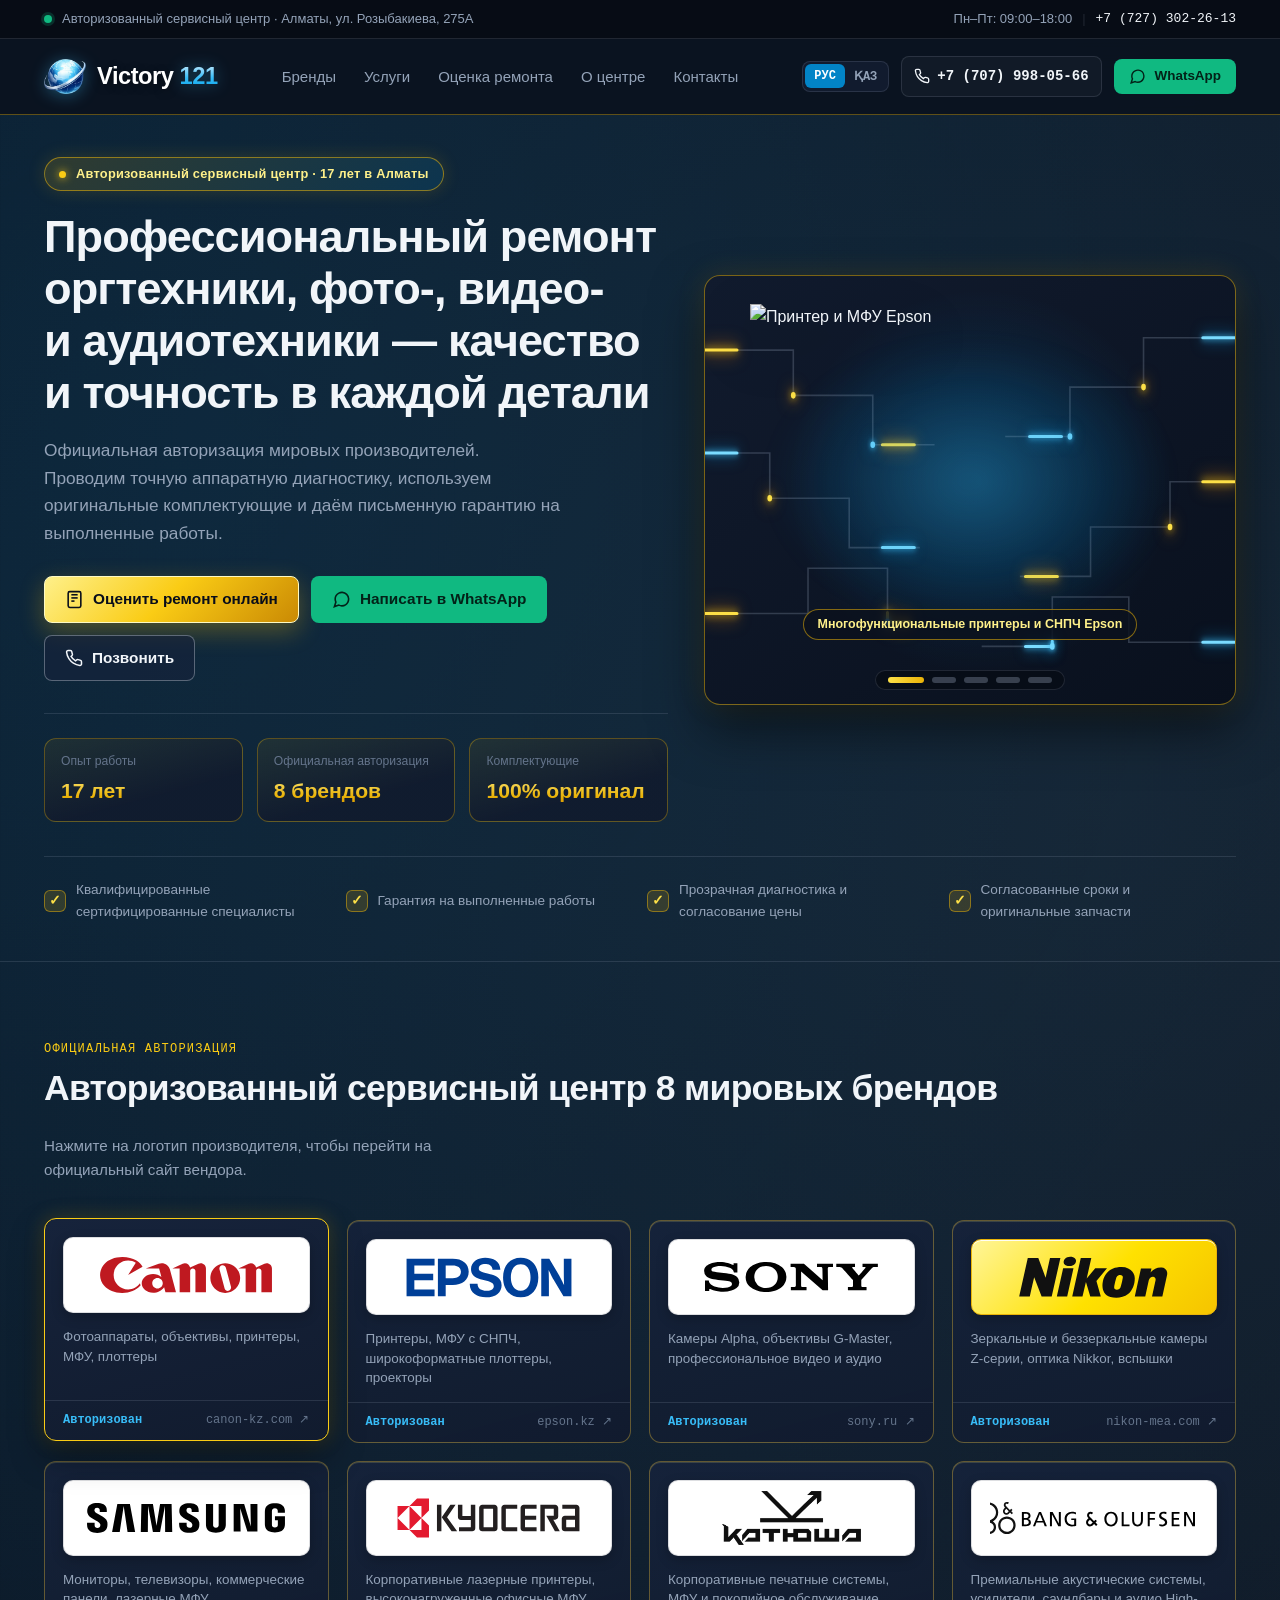
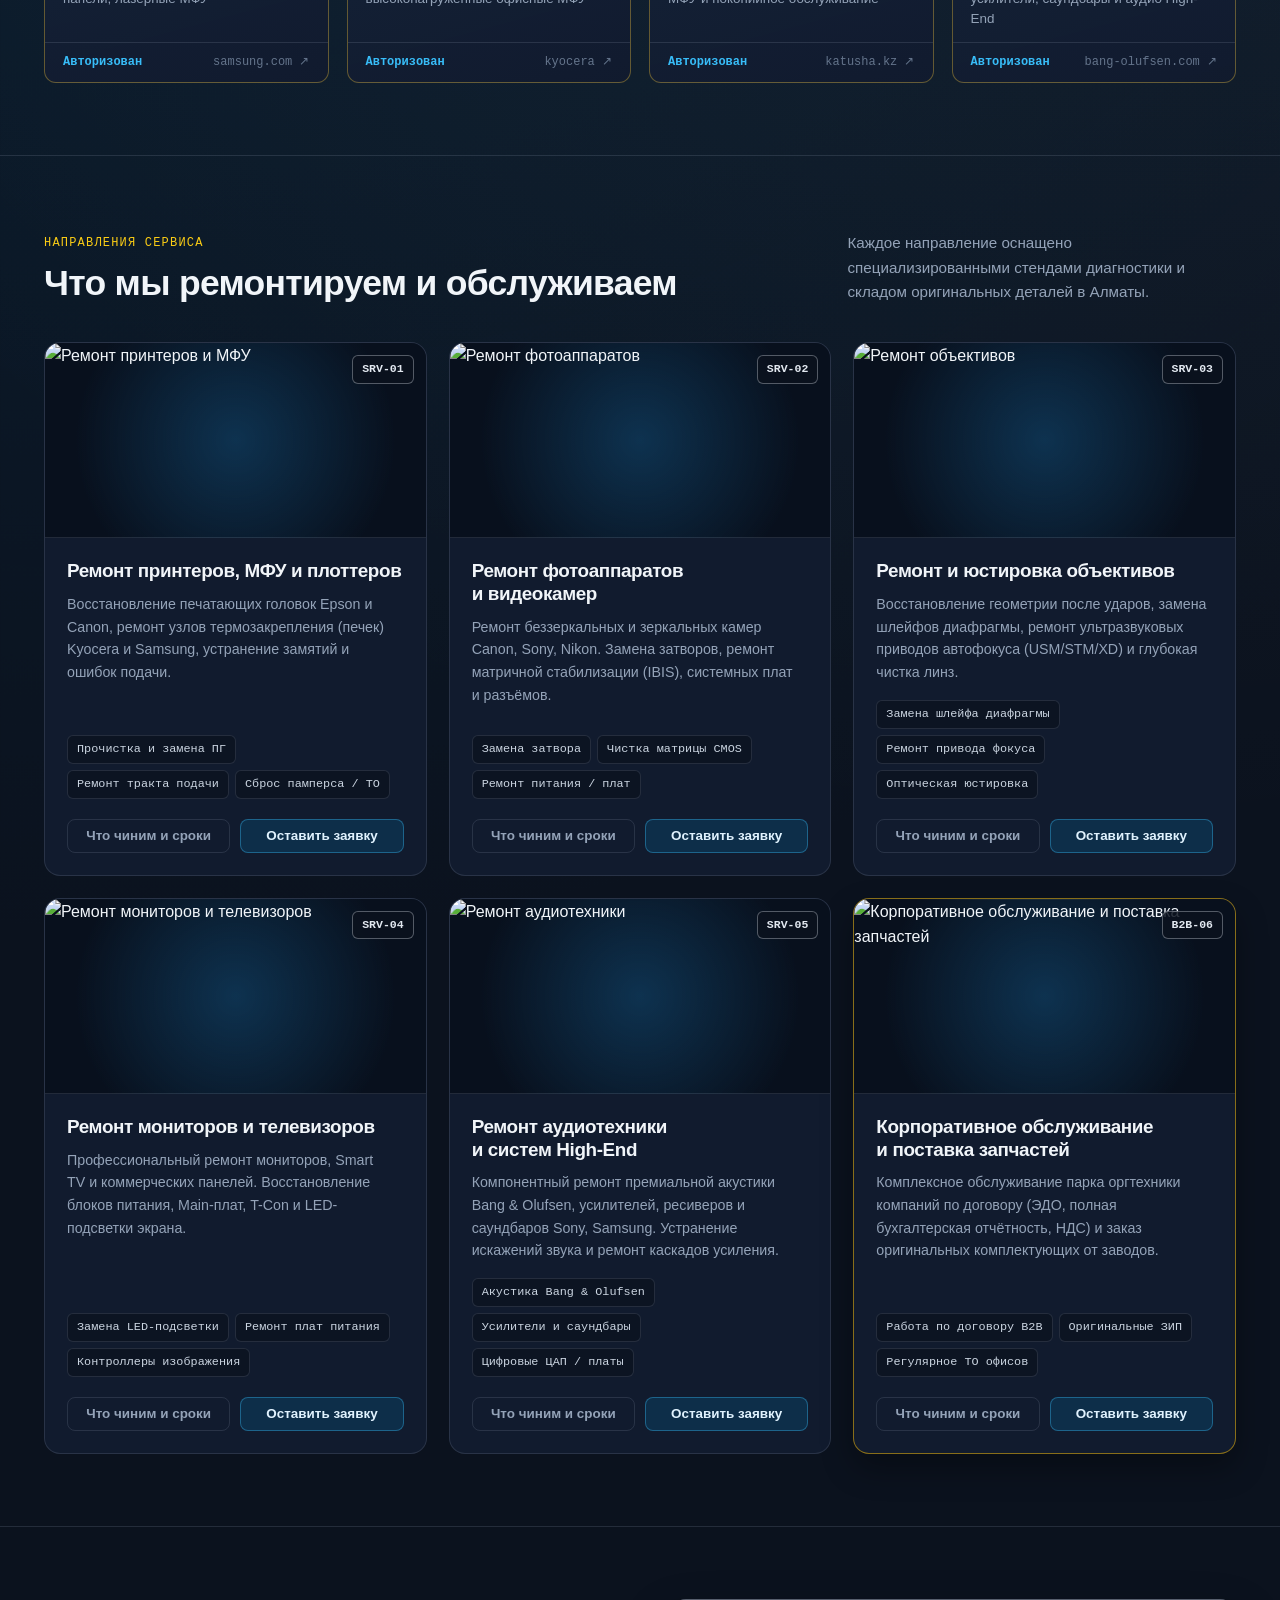
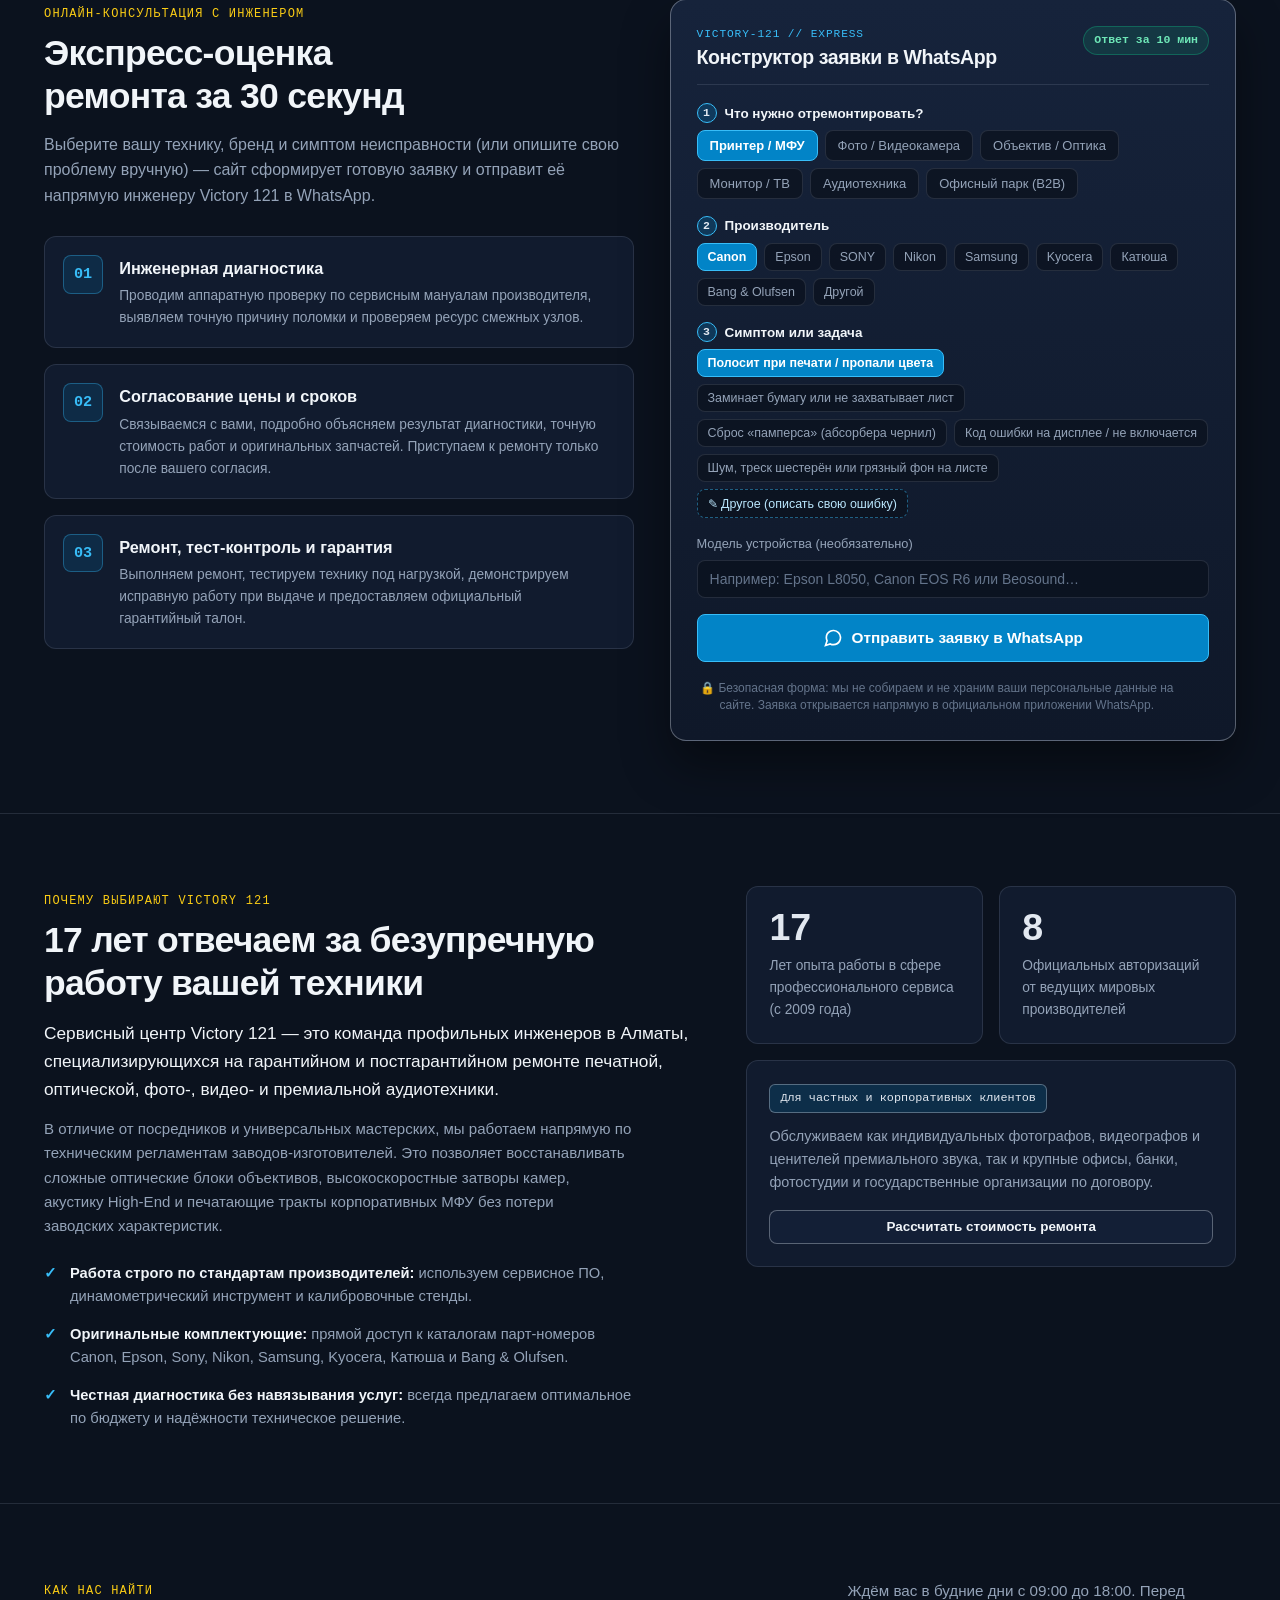
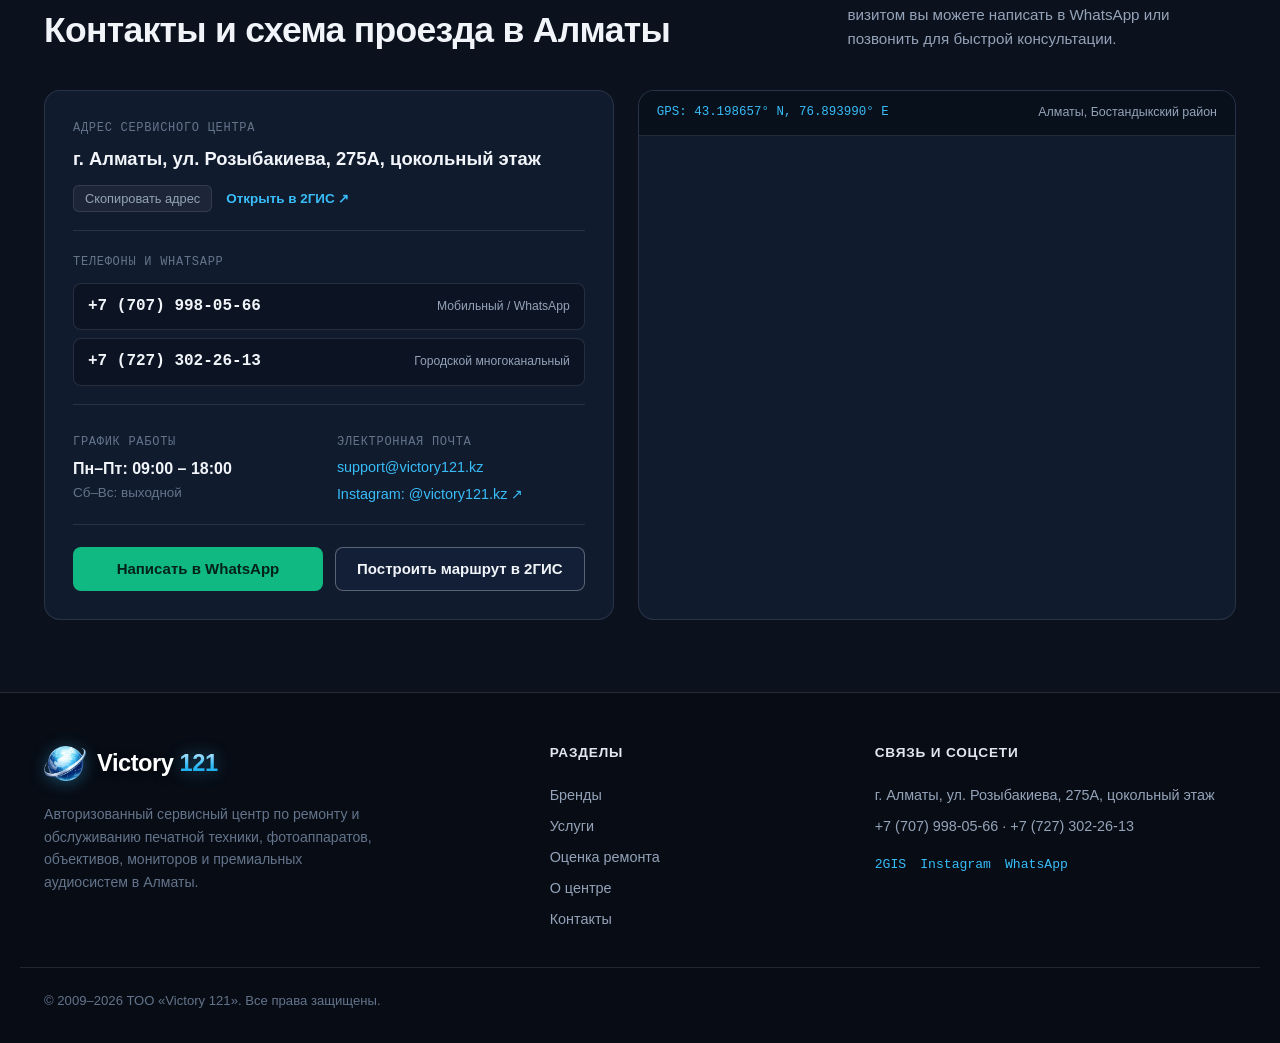
==== commit 3be75e00: "feat(brands): link brand logo plaques directly to official vendor websites" ====
--- a/index.html
+++ b/index.html
@@ -307,19 +307,19 @@
             <h2 class="section-title" id="brands-heading" data-i18n="brands_title">Авторизованный сервисный центр 8&nbsp;мировых брендов</h2>
           </div>
           <p class="section-desc" data-i18n="brands_desc">
-            Нажмите на карточку производителя, чтобы выбрать его в конструкторе заявки на ремонт, или перейдите на официальный портал бренда.
+            Нажмите на логотип производителя, чтобы перейти на официальный сайт вендора.
           </p>
         </div>
 
         <div class="brands-grid" role="list">
           <!-- 1. Canon (Official Canon Red Vector Wordmark Adapted to Frame) -->
           <div class="brand-card" role="listitem" data-brand-card="Canon">
-            <button type="button" class="brand-card__select" data-select-brand="Canon" aria-label="Выбрать бренд Canon для заявки">
+            <a href="https://www.canon-kz.com/" target="_blank" rel="noopener noreferrer" class="brand-card__select" aria-label="Перейти на официальный сайт Canon Казахстан">
               <div class="vendor-plaque">
                 <img src="./assets/brands/canon.svg" alt="Canon" class="vendor-svg vendor-svg--canon" width="176" height="38" loading="lazy">
               </div>
               <span class="brand-card__scope" data-i18n="brand_canon_scope">Фотоаппараты, объективы, принтеры, МФУ, плоттеры</span>
-            </button>
+            </a>
             <div class="brand-card__footer">
               <span class="brand-card__status" data-i18n="brand_auth_tag">Авторизован</span>
               <a href="https://www.canon-kz.com/" target="_blank" rel="noopener noreferrer" class="brand-card__ext" aria-label="Официальный сайт Canon Казахстан">canon-kz.com ↗</a>
@@ -328,12 +328,12 @@
 
           <!-- 2. Epson (Official Corporate Blue Vector Wordmark Adapted to Frame) -->
           <div class="brand-card" role="listitem" data-brand-card="Epson">
-            <button type="button" class="brand-card__select" data-select-brand="Epson" aria-label="Выбрать бренд Epson для заявки">
+            <a href="https://www.epson.kz/" target="_blank" rel="noopener noreferrer" class="brand-card__select" aria-label="Перейти на официальный сайт Epson Казахстан">
               <div class="vendor-plaque">
                 <img src="./assets/brands/epson.svg" alt="Epson" class="vendor-svg vendor-svg--epson" width="168" height="42" loading="lazy">
               </div>
               <span class="brand-card__scope" data-i18n="brand_epson_scope">Принтеры, МФУ с СНПЧ, широкоформатные плоттеры, проекторы</span>
-            </button>
+            </a>
             <div class="brand-card__footer">
               <span class="brand-card__status" data-i18n="brand_auth_tag">Авторизован</span>
               <a href="https://www.epson.kz/" target="_blank" rel="noopener noreferrer" class="brand-card__ext" aria-label="Официальный сайт Epson Казахстан">epson.kz ↗</a>
@@ -342,12 +342,12 @@
 
           <!-- 3. SONY (Official Black Vector Wordmark Adapted to Frame) -->
           <div class="brand-card" role="listitem" data-brand-card="Sony">
-            <button type="button" class="brand-card__select" data-select-brand="Sony" aria-label="Выбрать бренд Sony для заявки">
+            <a href="https://www.sony.ru/" target="_blank" rel="noopener noreferrer" class="brand-card__select" aria-label="Перейти на официальный сайт Sony">
               <div class="vendor-plaque">
                 <img src="./assets/brands/sony.svg" alt="SONY" class="vendor-svg vendor-svg--sony" width="176" height="32" loading="lazy">
               </div>
               <span class="brand-card__scope" data-i18n="brand_sony_scope">Камеры Alpha, объективы G-Master, профессиональное видео и аудио</span>
-            </button>
+            </a>
             <div class="brand-card__footer">
               <span class="brand-card__status" data-i18n="brand_auth_tag">Авторизован</span>
               <a href="https://www.sony.ru/" target="_blank" rel="noopener noreferrer" class="brand-card__ext" aria-label="Официальный сайт Sony">sony.ru ↗</a>
@@ -356,12 +356,12 @@
 
           <!-- 4. Nikon (Official Nikon Yellow Gradient Plaque + Official Black Slanted Vector Wordmark) -->
           <div class="brand-card" role="listitem" data-brand-card="Nikon">
-            <button type="button" class="brand-card__select" data-select-brand="Nikon" aria-label="Выбрать бренд Nikon для заявки">
+            <a href="https://www.nikon-mea.com/" target="_blank" rel="noopener noreferrer" class="brand-card__select" aria-label="Перейти на официальный сайт Nikon">
               <div class="vendor-plaque vendor-plaque--nikon">
                 <img src="./assets/brands/nikon.svg" alt="Nikon" class="vendor-svg vendor-svg--nikon" width="164" height="48" loading="lazy">
               </div>
               <span class="brand-card__scope" data-i18n="brand_nikon_scope">Зеркальные и беззеркальные камеры Z-серии, оптика Nikkor, вспышки</span>
-            </button>
+            </a>
             <div class="brand-card__footer">
               <span class="brand-card__status" data-i18n="brand_auth_tag">Авторизован</span>
               <a href="https://www.nikon-mea.com/" target="_blank" rel="noopener noreferrer" class="brand-card__ext" aria-label="Официальный сайт Nikon">nikon-mea.com ↗</a>
@@ -370,12 +370,12 @@
 
           <!-- 5. Samsung (Official Black Vector Wordmark Cropped & Scaled to Fill Frame) -->
           <div class="brand-card" role="listitem" data-brand-card="Samsung">
-            <button type="button" class="brand-card__select" data-select-brand="Samsung" aria-label="Выбрать бренд Samsung для заявки">
+            <a href="https://www.samsung.com/kz_ru/" target="_blank" rel="noopener noreferrer" class="brand-card__select" aria-label="Перейти на официальный сайт Samsung Казахстан">
               <div class="vendor-plaque">
                 <img src="./assets/brands/samsung.svg" alt="Samsung" class="vendor-svg vendor-svg--samsung" width="204" height="34" loading="lazy">
               </div>
               <span class="brand-card__scope" data-i18n="brand_samsung_scope">Мониторы, телевизоры, коммерческие панели, лазерные МФУ</span>
-            </button>
+            </a>
             <div class="brand-card__footer">
               <span class="brand-card__status" data-i18n="brand_auth_tag">Авторизован</span>
               <a href="https://www.samsung.com/kz_ru/" target="_blank" rel="noopener noreferrer" class="brand-card__ext" aria-label="Официальный сайт Samsung Казахстан">samsung.com ↗</a>
@@ -384,12 +384,12 @@
 
           <!-- 6. Kyocera (Official Red Symbol + Black Vector Wordmark Adapted to Frame) -->
           <div class="brand-card" role="listitem" data-brand-card="Kyocera">
-            <button type="button" class="brand-card__select" data-select-brand="Kyocera" aria-label="Выбрать бренд Kyocera для заявки">
+            <a href="https://russia.kyocera.com/" target="_blank" rel="noopener noreferrer" class="brand-card__select" aria-label="Перейти на официальный сайт Kyocera">
               <div class="vendor-plaque">
                 <img src="./assets/brands/kyocera.svg" alt="Kyocera" class="vendor-svg vendor-svg--kyocera" width="196" height="48" loading="lazy">
               </div>
               <span class="brand-card__scope" data-i18n="brand_kyocera_scope">Корпоративные лазерные принтеры, высоконагруженные офисные МФУ</span>
-            </button>
+            </a>
             <div class="brand-card__footer">
               <span class="brand-card__status" data-i18n="brand_auth_tag">Авторизован</span>
               <a href="https://russia.kyocera.com/" target="_blank" rel="noopener noreferrer" class="brand-card__ext" aria-label="Официальный сайт Kyocera">kyocera ↗</a>
@@ -398,12 +398,12 @@
 
           <!-- 7. Катюша (Official Cropped Logo Adapted to Frame) -->
           <div class="brand-card" role="listitem" data-brand-card="Катюша">
-            <button type="button" class="brand-card__select" data-select-brand="Катюша" aria-label="Выбрать бренд Катюша для заявки">
+            <a href="https://katusha.kz/" target="_blank" rel="noopener noreferrer" class="brand-card__select" aria-label="Перейти на официальный сайт Катюша Казахстан">
               <div class="vendor-plaque">
                 <img src="./assets/brands/katusha.png" alt="Катюша" class="vendor-svg vendor-svg--katusha" width="162" height="56" loading="lazy">
               </div>
               <span class="brand-card__scope" data-i18n="brand_katusha_scope">Корпоративные печатные системы, МФУ и покопийное обслуживание</span>
-            </button>
+            </a>
             <div class="brand-card__footer">
               <span class="brand-card__status" data-i18n="brand_auth_tag">Авторизован</span>
               <a href="https://katusha.kz/" target="_blank" rel="noopener noreferrer" class="brand-card__ext" aria-label="Официальный сайт Катюша Казахстан">katusha.kz ↗</a>
@@ -412,12 +412,12 @@
 
           <!-- 8. Bang & Olufsen (Official B&O Monogram & Wordmark Vector Adapted to Frame) -->
           <div class="brand-card" role="listitem" data-brand-card="Bang & Olufsen">
-            <button type="button" class="brand-card__select" data-select-brand="Bang & Olufsen" aria-label="Выбрать бренд Bang & Olufsen для заявки">
+            <a href="https://www.bang-olufsen.com/" target="_blank" rel="noopener noreferrer" class="brand-card__select" aria-label="Перейти на официальный сайт Bang & Olufsen">
               <div class="vendor-plaque">
                 <img src="./assets/brands/bang-olufsen.svg" alt="Bang & Olufsen" class="vendor-svg vendor-svg--bo" width="212" height="42" loading="lazy">
               </div>
               <span class="brand-card__scope" data-i18n="brand_bo_scope">Премиальные акустические системы, усилители, саундбары и аудио High-End</span>
-            </button>
+            </a>
             <div class="brand-card__footer">
               <span class="brand-card__status" data-i18n="brand_auth_tag">Авторизован</span>
               <a href="https://www.bang-olufsen.com/" target="_blank" rel="noopener noreferrer" class="brand-card__ext" aria-label="Официальный сайт Bang & Olufsen">bang-olufsen.com ↗</a>
--- a/styles.css
+++ b/styles.css
@@ -961,6 +961,7 @@
   background: transparent;
   border: none;
   text-align: left;
+  text-decoration: none;
   padding: 18px 18px 14px;
   cursor: pointer;
   color: inherit;
@@ -2122,3 +2123,123 @@
     animation-duration: 0.01ms !important;
   }
 }
+
+/* ==========================================================================
+   Royal Sapphire & Imperial Gold Design Accents (Variant 3 — Logo Unchanged)
+   ========================================================================== */
+:root {
+  --gold-light: #fef08a;
+  --gold-main: #eab308;
+  --gold-rich: #d4af37;
+  --gold-deep: #b48608;
+  --gold-border: rgba(234, 179, 8, 0.45);
+  --gold-glow: rgba(234, 179, 8, 0.28);
+}
+
+.site-header {
+  border-bottom-color: rgba(234, 179, 8, 0.38);
+}
+
+.authority-badge {
+  background: linear-gradient(135deg, rgba(234, 179, 8, 0.16) 0%, rgba(2, 132, 199, 0.16) 100%);
+  border-color: rgba(234, 179, 8, 0.55);
+  color: #fef08a;
+  box-shadow: 0 0 18px rgba(234, 179, 8, 0.16);
+}
+
+.authority-badge__dot {
+  background-color: #facc15;
+  box-shadow: 0 0 8px #facc15;
+}
+
+.hero-cta-row .btn--primary {
+  background: linear-gradient(135deg, #fef08a 0%, #facc15 48%, #ca8a04 100%);
+  border-color: #fef9c3;
+  color: #080d1a;
+  font-weight: 800;
+  box-shadow: 0 8px 24px rgba(234, 179, 8, 0.32);
+}
+
+.hero-cta-row .btn--primary:hover {
+  background: linear-gradient(135deg, #ffffff 0%, #fde047 50%, #eab308 100%);
+  color: #080d1a;
+}
+
+.hero-metric {
+  border-color: rgba(234, 179, 8, 0.34);
+  background: linear-gradient(165deg, rgba(234, 179, 8, 0.08) 0%, rgba(17, 27, 46, 0.95) 65%);
+}
+
+.hero-metric__value {
+  background: linear-gradient(180deg, #fef08a 0%, #eab308 65%, #ca8a04 100%);
+  -webkit-background-clip: text;
+  background-clip: text;
+  -webkit-text-fill-color: transparent;
+}
+
+.section-kicker {
+  color: #facc15;
+}
+
+.trust-strip__icon {
+  background-color: rgba(234, 179, 8, 0.16);
+  border-color: rgba(234, 179, 8, 0.48);
+  color: #fde047;
+}
+
+.hero-image.hero-showcase {
+  border-color: rgba(234, 179, 8, 0.5);
+  box-shadow: 0 24px 52px rgba(0, 0, 0, 0.52), 0 0 28px rgba(234, 179, 8, 0.14);
+}
+
+.hero-tech-bg .circuit-pulse path:nth-child(odd) {
+  stroke: #fde047;
+  filter:
+    drop-shadow(0 0 5px rgba(250, 204, 21, 0.95))
+    drop-shadow(0 0 11px rgba(217, 119, 6, 0.85));
+}
+
+.hero-tech-bg .circuit-nodes circle:nth-child(odd) {
+  fill: #fde047;
+  filter:
+    drop-shadow(0 0 5px #facc15)
+    drop-shadow(0 0 11px rgba(217, 119, 6, 0.95));
+}
+
+.hero-slide-caption {
+  border-color: rgba(234, 179, 8, 0.55);
+  color: #fef08a;
+}
+
+.hero-dot.is-active {
+  background: linear-gradient(90deg, #fde047 0%, #eab308 100%);
+}
+
+.brand-card {
+  border-color: rgba(212, 175, 55, 0.42);
+  background: linear-gradient(165deg, rgba(22, 35, 59, 0.95) 0%, rgba(17, 27, 46, 0.98) 100%);
+  box-shadow: inset 0 1px 0 rgba(254, 240, 138, 0.16);
+}
+
+.brand-card:hover,
+.brand-card.is-highlighted {
+  border-color: #facc15;
+  box-shadow: 0 16px 34px rgba(0, 0, 0, 0.38), 0 0 20px rgba(234, 179, 8, 0.22);
+}
+
+.brand-card__action {
+  color: #fde047;
+}
+
+.service-card--featured {
+  border-color: rgba(234, 179, 8, 0.55);
+  box-shadow: inset 0 1px 0 rgba(254, 240, 138, 0.22), 0 14px 32px rgba(0, 0, 0, 0.32);
+}
+
+.quiz-chip.is-selected {
+  border-color: #facc15;
+  background: linear-gradient(135deg, rgba(234, 179, 8, 0.22) 0%, rgba(2, 132, 199, 0.24) 100%);
+  color: #fef9c3;
+}
+
+
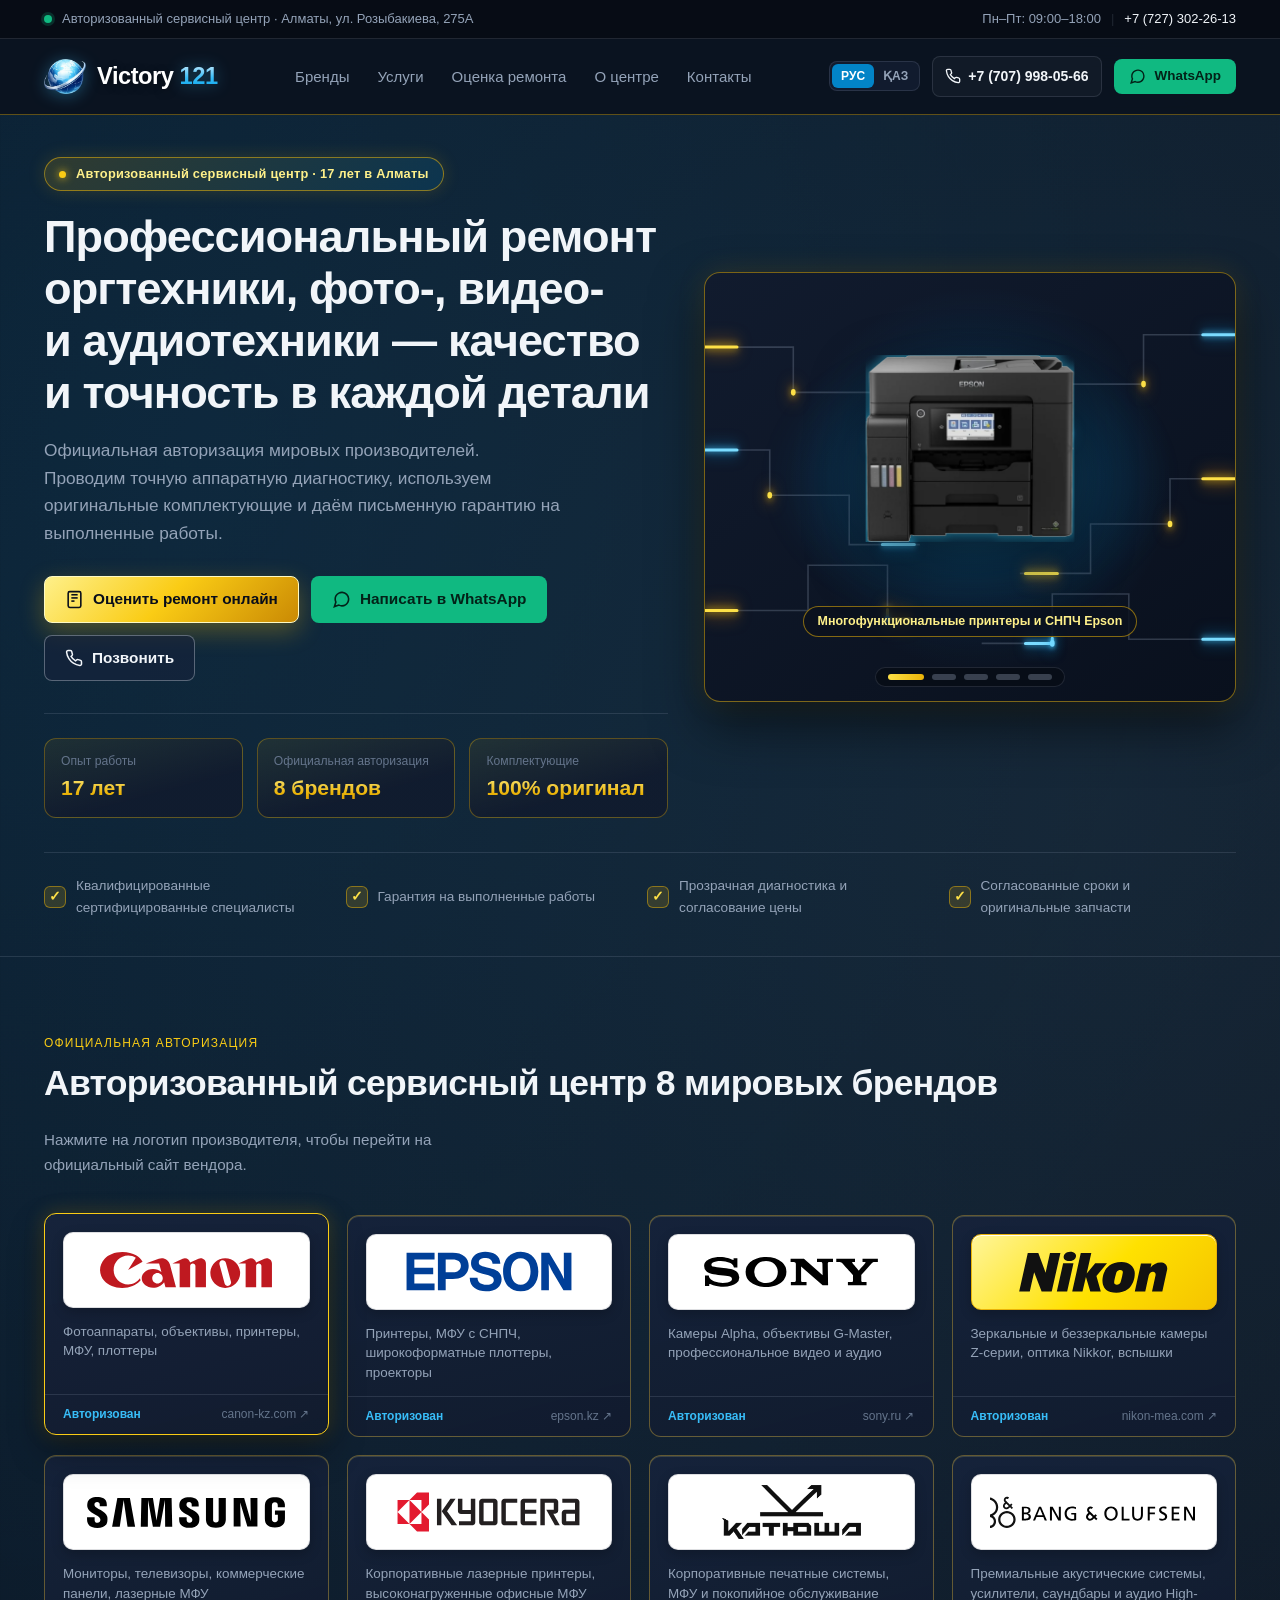
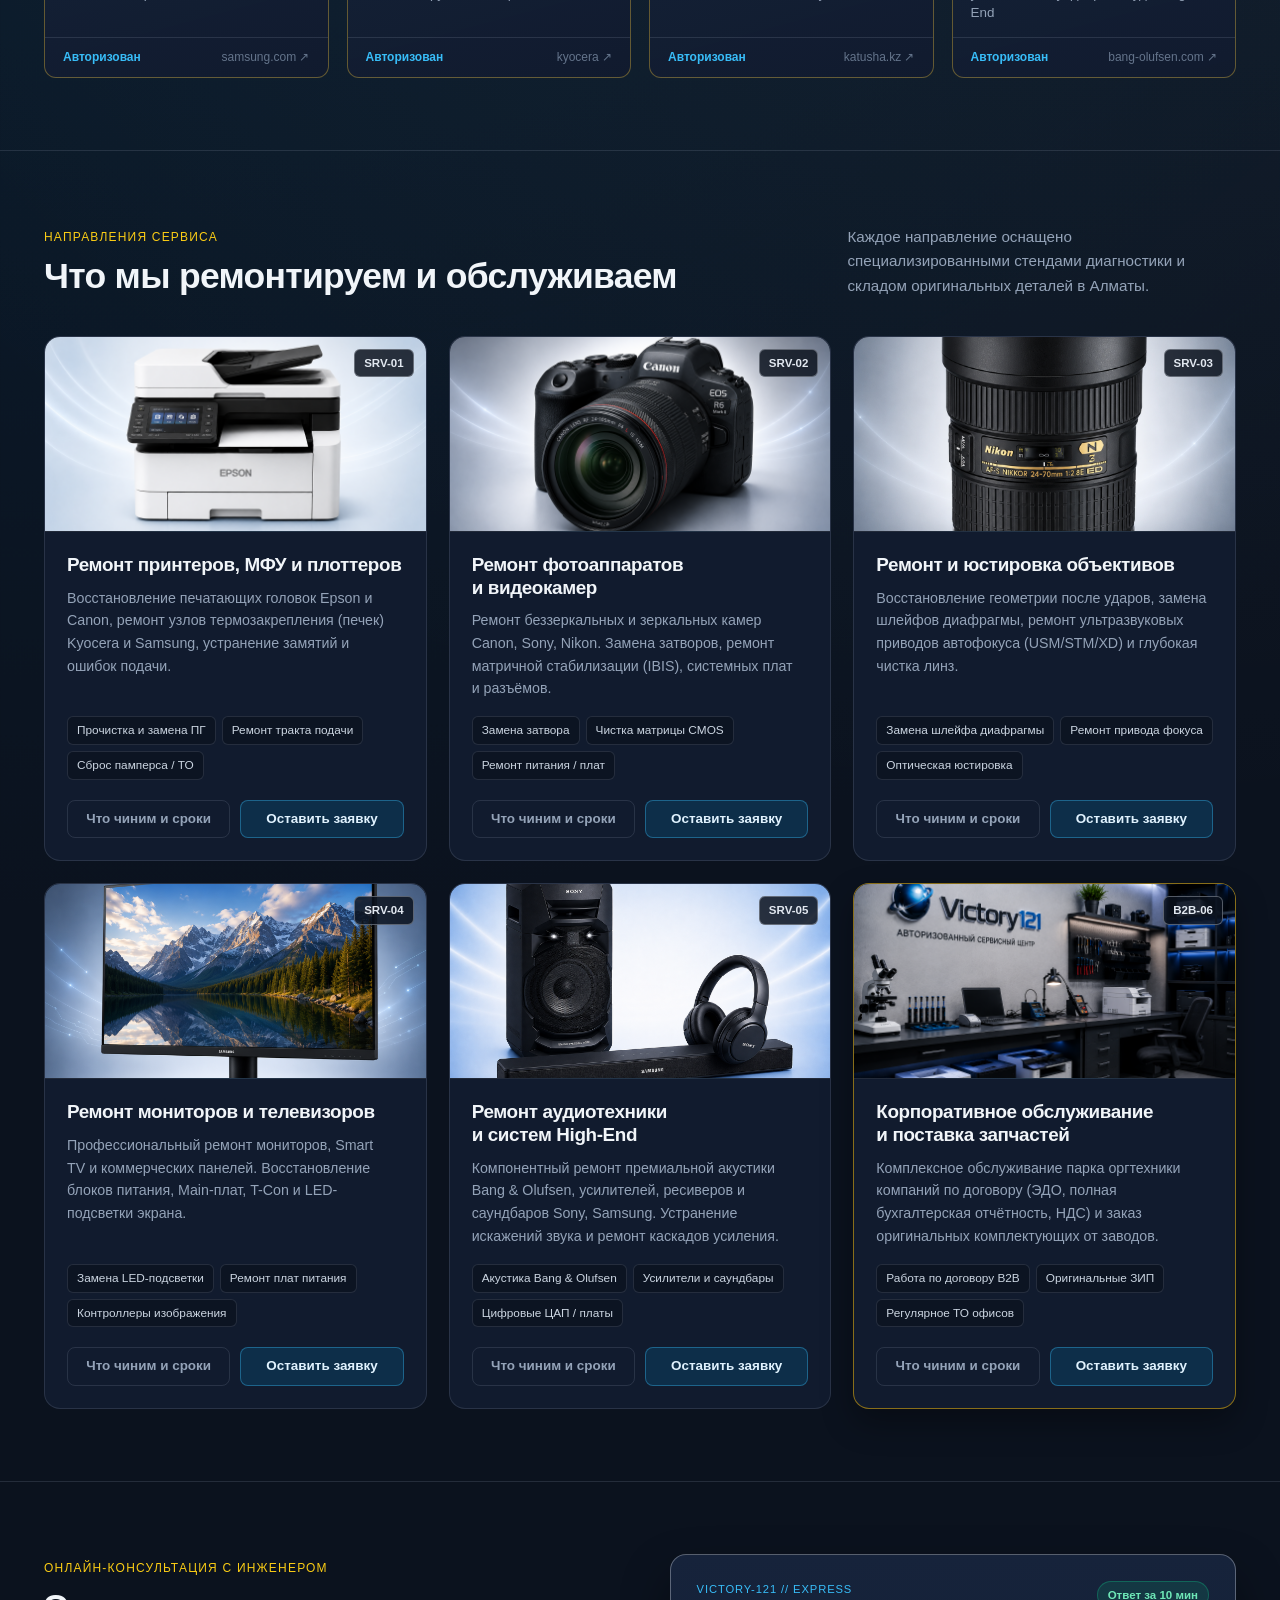
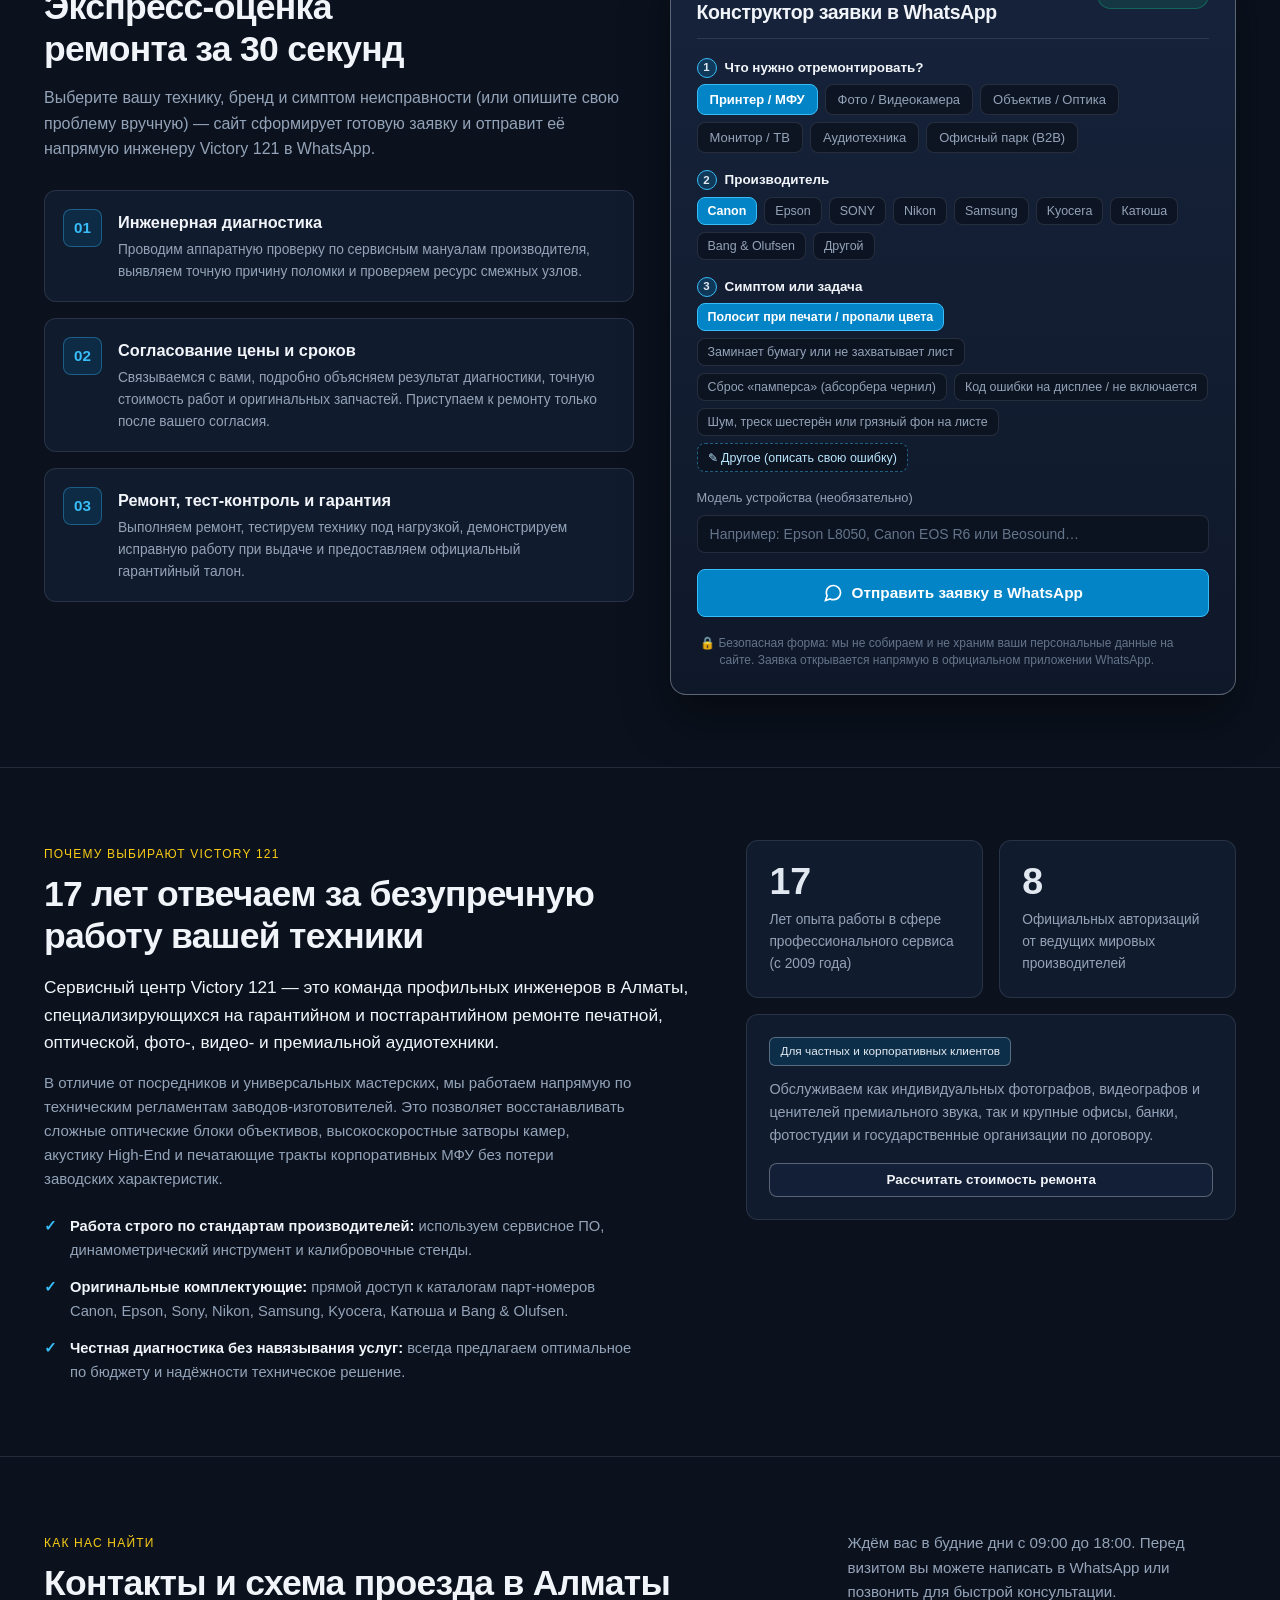
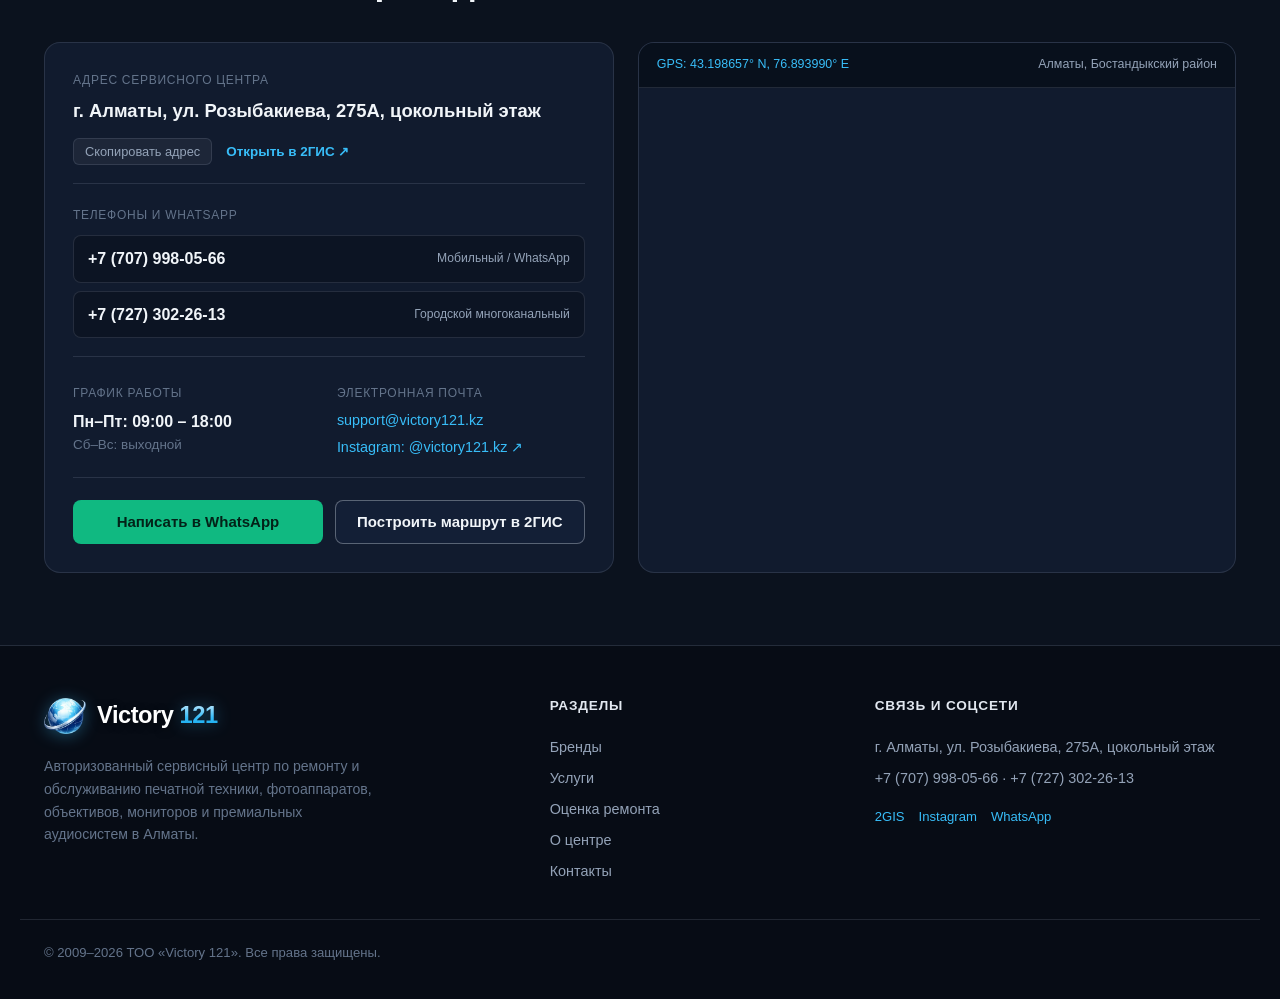
==== commit 4a47b70c: "fix(ui,i18n): bundle local equipment images for B2B card and fix Kazakh font glyphs and button clipp" ====
--- a/index.html
+++ b/index.html
@@ -243,23 +243,23 @@
 
             <!-- 5 Equipment Slides -->
             <div class="hero-equipment-slide is-active" data-slide-index="0">
-              <img src="https://victory121.kz/wp-content/uploads/2026/08/hero-epson.png" alt="Принтер и МФУ Epson" width="480" height="360" fetchpriority="high" decoding="async">
+              <img src="./assets/equipment/hero-epson.png" alt="Принтер и МФУ Epson" width="480" height="360" fetchpriority="high" decoding="async">
               <span class="hero-slide-caption" data-i18n="slide_1_label">Многофункциональные принтеры и СНПЧ Epson</span>
             </div>
             <div class="hero-equipment-slide" data-slide-index="1">
-              <img src="https://victory121.kz/wp-content/uploads/2026/08/hero-canon.png" alt="Фотоаппарат Canon EOS R6 Mark II" width="480" height="360" decoding="async">
+              <img src="./assets/equipment/hero-canon.png" alt="Фотоаппарат Canon EOS R6 Mark II" width="480" height="360" decoding="async">
               <span class="hero-slide-caption" data-i18n="slide_2_label">Профессиональные камеры Canon EOS R / Sony Alpha</span>
             </div>
             <div class="hero-equipment-slide" data-slide-index="2">
-              <img src="https://victory121.kz/wp-content/uploads/2026/08/hero-nikon.png" alt="Объектив Nikon Nikkor" width="480" height="360" decoding="async">
+              <img src="./assets/equipment/hero-nikon.png" alt="Объектив Nikon Nikkor" width="480" height="360" decoding="async">
               <span class="hero-slide-caption" data-i18n="slide_3_label">Светосильные объективы и оптика Nikon / Canon / Sony</span>
             </div>
             <div class="hero-equipment-slide" data-slide-index="3">
-              <img src="https://victory121.kz/wp-content/uploads/2026/08/hero-samsung.png" alt="Монитор Samsung" width="480" height="360" decoding="async">
+              <img src="./assets/equipment/hero-samsung.png" alt="Монитор Samsung" width="480" height="360" decoding="async">
               <span class="hero-slide-caption" data-i18n="slide_4_label">Мониторы, Smart TV и коммерческие панели Samsung</span>
             </div>
             <div class="hero-equipment-slide" data-slide-index="4">
-              <img src="https://victory121.kz/wp-content/uploads/2026/08/hero-canon-print-2.png" alt="Принтер Canon" width="480" height="360" decoding="async">
+              <img src="./assets/equipment/hero-canon-print-2.png" alt="Принтер Canon" width="480" height="360" decoding="async">
               <span class="hero-slide-caption" data-i18n="slide_5_label">Принтеры и офисные системы печати Canon / Kyocera</span>
             </div>
 
@@ -444,7 +444,7 @@
           <!-- Service 1: Printers & MFPs -->
           <article class="service-card" data-service-id="printers">
             <div class="service-card__media">
-              <img src="https://victory121.kz/wp-content/uploads/2026/07/service-printer-1.png" alt="Ремонт принтеров и МФУ" width="400" height="220" loading="lazy">
+              <img src="./assets/equipment/service-printer-1.png" alt="Ремонт принтеров и МФУ" width="400" height="220" loading="lazy">
               <span class="service-card__code" translate="no">SRV-01</span>
             </div>
             <div class="service-card__body">
@@ -467,7 +467,7 @@
           <!-- Service 2: Cameras -->
           <article class="service-card" data-service-id="cameras">
             <div class="service-card__media">
-              <img src="https://victory121.kz/wp-content/uploads/2026/07/service-camera-1.png" alt="Ремонт фотоаппаратов" width="400" height="220" loading="lazy">
+              <img src="./assets/equipment/service-camera-1.png" alt="Ремонт фотоаппаратов" width="400" height="220" loading="lazy">
               <span class="service-card__code" translate="no">SRV-02</span>
             </div>
             <div class="service-card__body">
@@ -490,7 +490,7 @@
           <!-- Service 3: Lenses -->
           <article class="service-card" data-service-id="lenses">
             <div class="service-card__media">
-              <img src="https://victory121.kz/wp-content/uploads/2026/07/service-lens-nikon-1.png" alt="Ремонт объективов" width="400" height="220" loading="lazy">
+              <img src="./assets/equipment/service-lens-nikon-1.png" alt="Ремонт объективов" width="400" height="220" loading="lazy">
               <span class="service-card__code" translate="no">SRV-03</span>
             </div>
             <div class="service-card__body">
@@ -513,7 +513,7 @@
           <!-- Service 4: Monitors & TVs -->
           <article class="service-card" data-service-id="monitors">
             <div class="service-card__media">
-              <img src="https://victory121.kz/wp-content/uploads/2026/07/service-monitor-1.png" alt="Ремонт мониторов и телевизоров" width="400" height="220" loading="lazy">
+              <img src="./assets/equipment/service-monitor-1.png" alt="Ремонт мониторов и телевизоров" width="400" height="220" loading="lazy">
               <span class="service-card__code" translate="no">SRV-04</span>
             </div>
             <div class="service-card__body">
@@ -536,7 +536,7 @@
           <!-- Service 5: Audio Equipment (Bang & Olufsen, Sony, Samsung) -->
           <article class="service-card" data-service-id="audio">
             <div class="service-card__media">
-              <img src="https://victory121.kz/wp-content/uploads/2026/08/service-audio.png" alt="Ремонт аудиотехники" width="400" height="220" loading="lazy">
+              <img src="./assets/equipment/service-audio.png" alt="Ремонт аудиотехники" width="400" height="220" loading="lazy">
               <span class="service-card__code" translate="no">SRV-05</span>
             </div>
             <div class="service-card__body">
@@ -559,7 +559,7 @@
           <!-- Service 6: Corporate Service & Original Parts (B2B) -->
           <article class="service-card service-card--featured" data-service-id="b2b">
             <div class="service-card__media">
-              <img src="https://victory121.kz/wp-content/uploads/2026/08/about-service-center2.png" alt="Корпоративное обслуживание и поставка запчастей" width="400" height="220" loading="lazy">
+              <img src="./assets/equipment/about-service-center.png" alt="Корпоративное обслуживание и поставка запчастей" width="400" height="220" loading="lazy">
               <span class="service-card__code" translate="no">B2B-06</span>
             </div>
             <div class="service-card__body">
--- a/styles.css
+++ b/styles.css
@@ -23,7 +23,7 @@
 
   --font-display: 'Manrope', -apple-system, BlinkMacSystemFont, 'Segoe UI', sans-serif;
   --font-sans: 'Inter', -apple-system, BlinkMacSystemFont, 'Segoe UI', sans-serif;
-  --font-mono: 'JetBrains Mono', ui-monospace, SFMono-Regular, Consolas, monospace;
+  --font-mono: 'Inter', -apple-system, BlinkMacSystemFont, 'Segoe UI', sans-serif;
 
   --container-max: 1240px;
   --header-height: 76px;
@@ -639,6 +639,8 @@
   font-family: var(--font-display);
   font-weight: 800;
   font-size: 1.32rem;
+  line-height: 1.3;
+  padding-bottom: 2px;
   color: var(--accent-silver);
   font-variant-numeric: tabular-nums;
 }
@@ -1181,9 +1183,16 @@
 }
 
 .service-card__actions {
-  display: grid;
-  grid-template-columns: 1fr 1fr;
+  display: flex;
+  flex-wrap: wrap;
   gap: 10px;
+}
+
+.service-card__actions .btn {
+  flex: 1 1 135px;
+  white-space: normal;
+  text-align: center;
+  padding: 10px 12px;
 }
 
 /* ==========================================================================
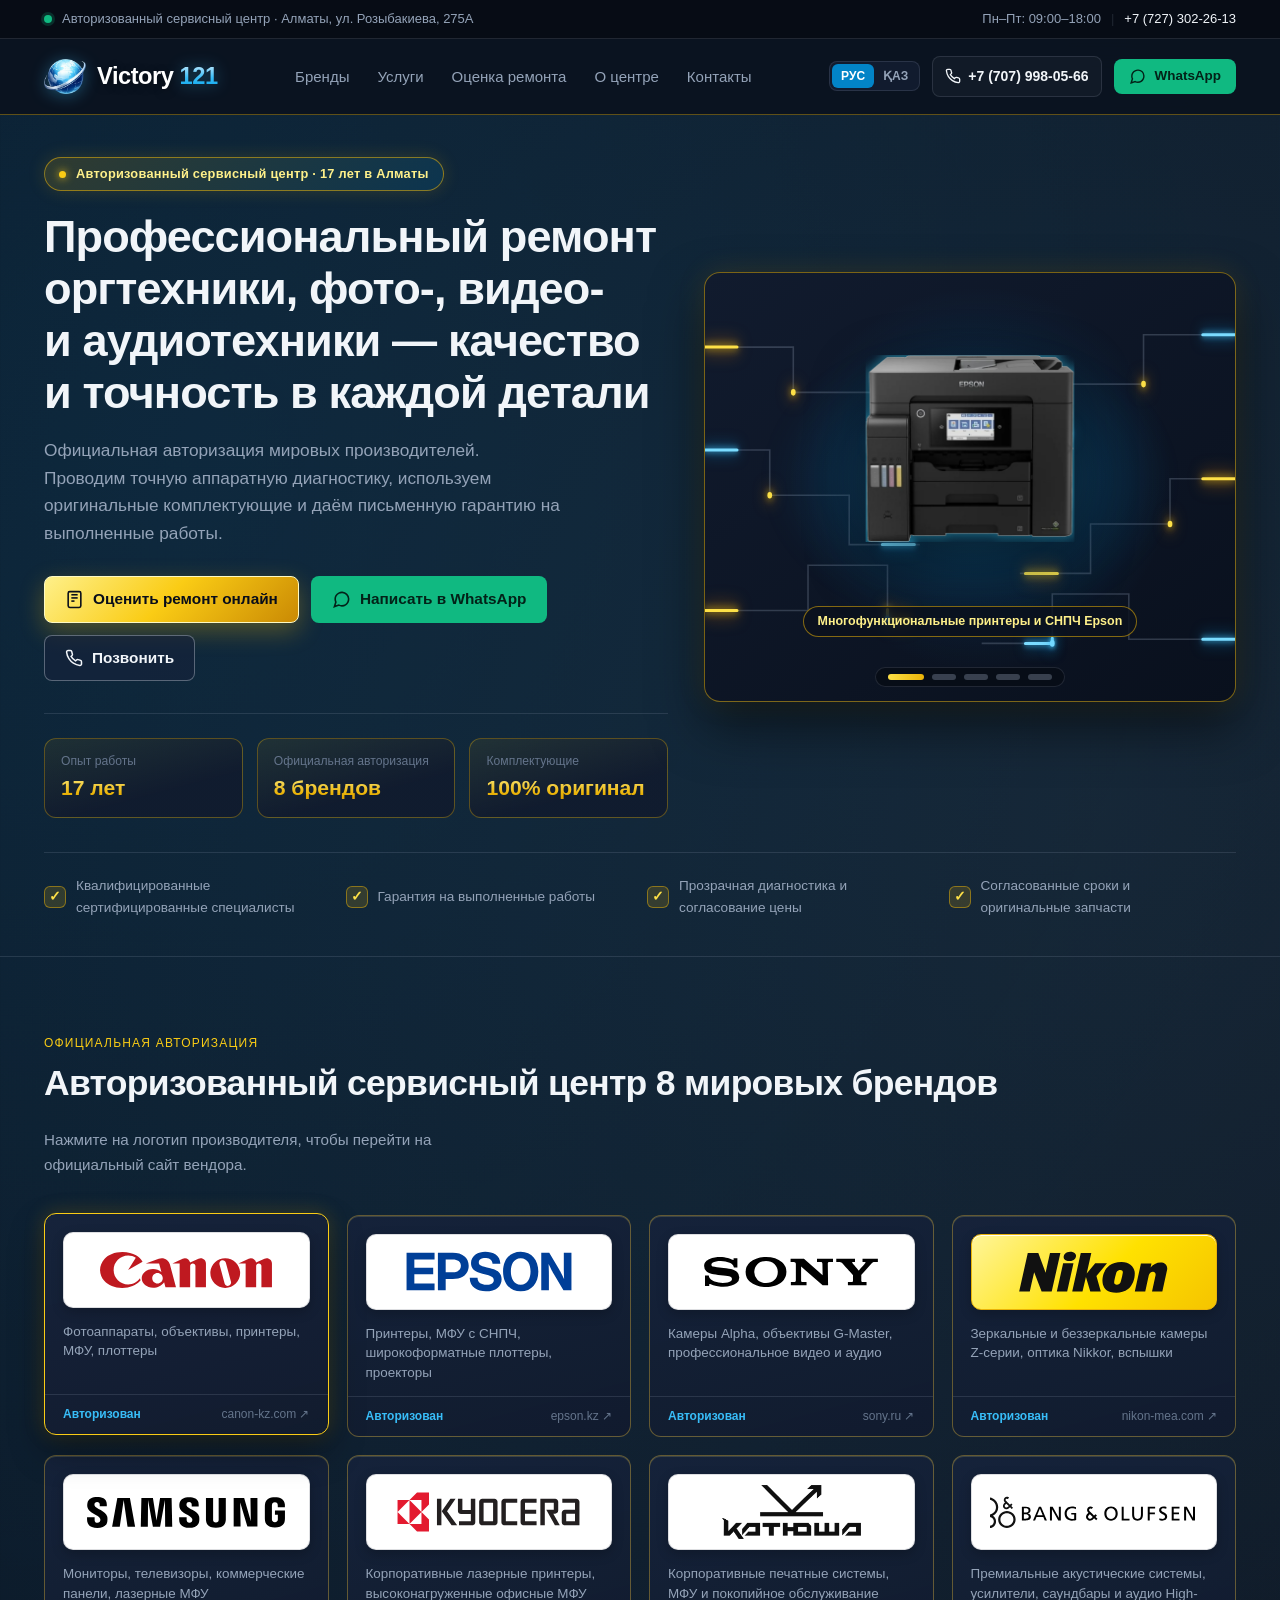
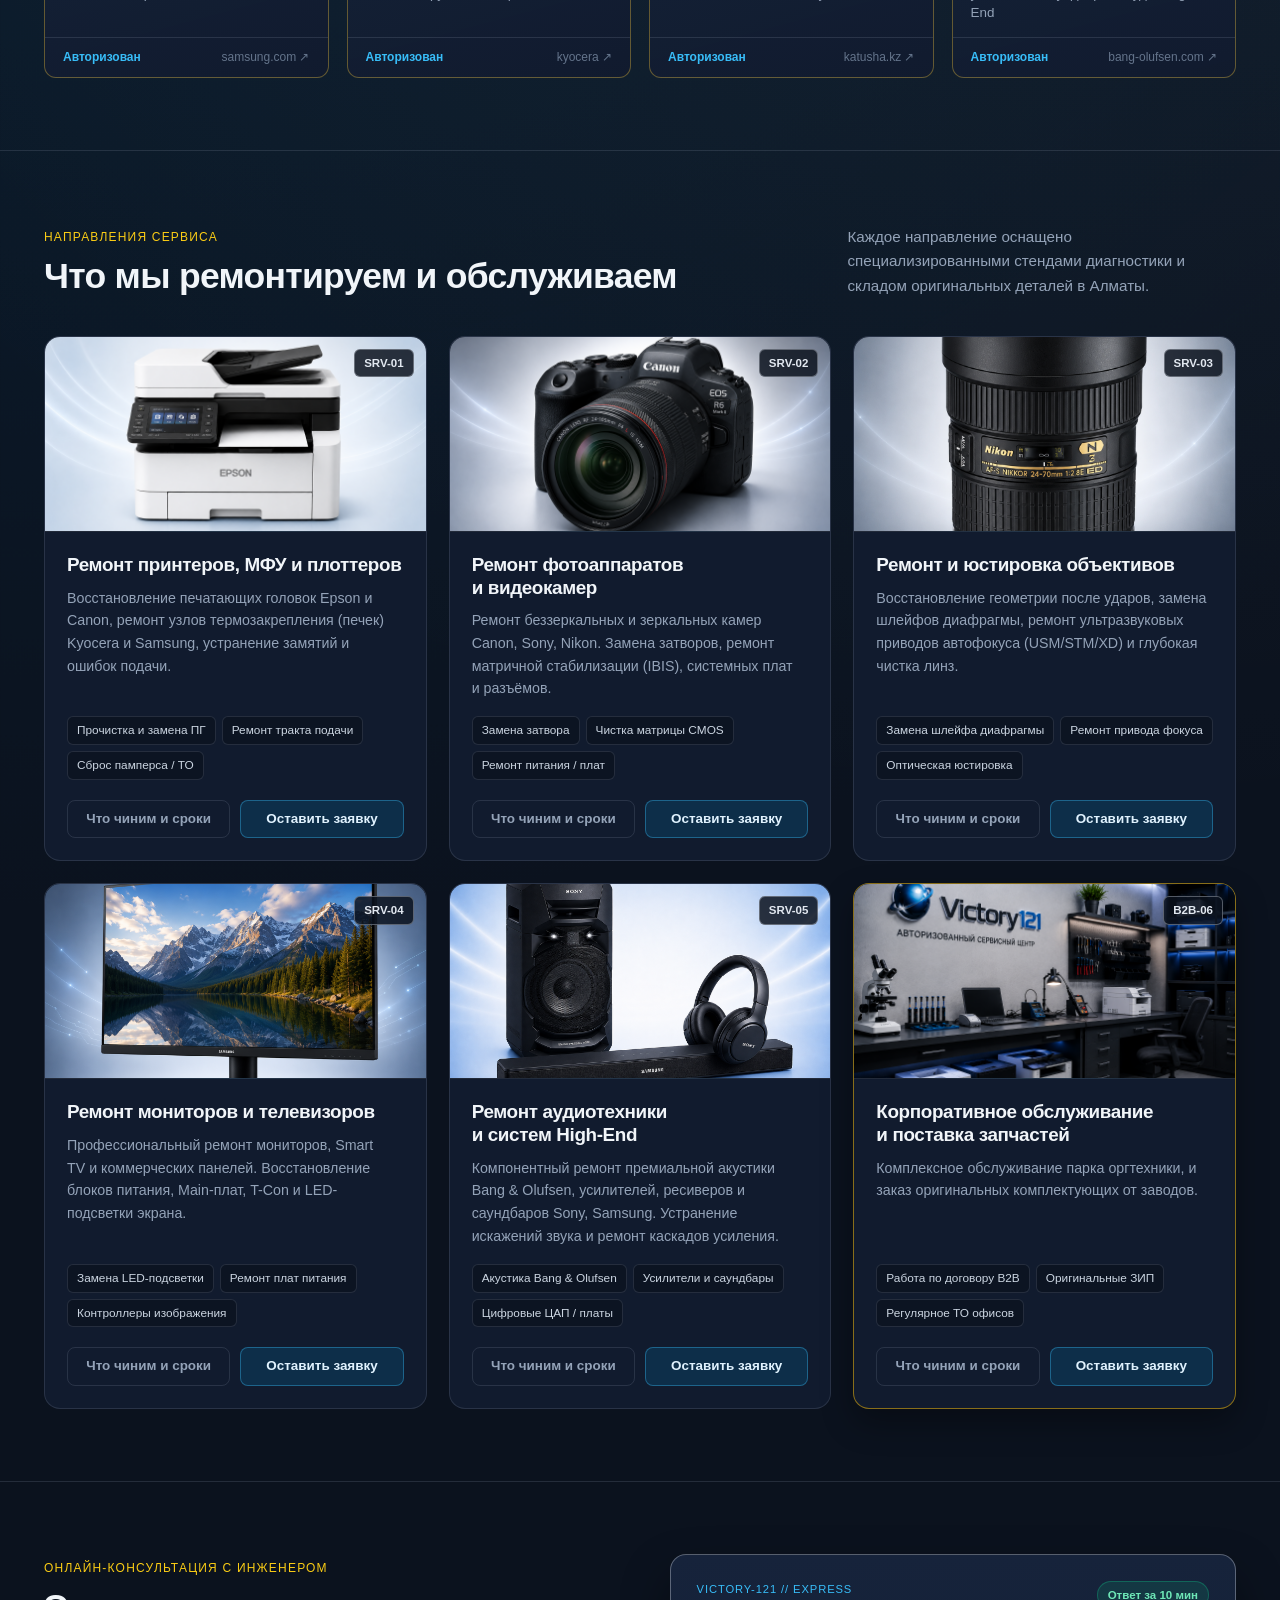
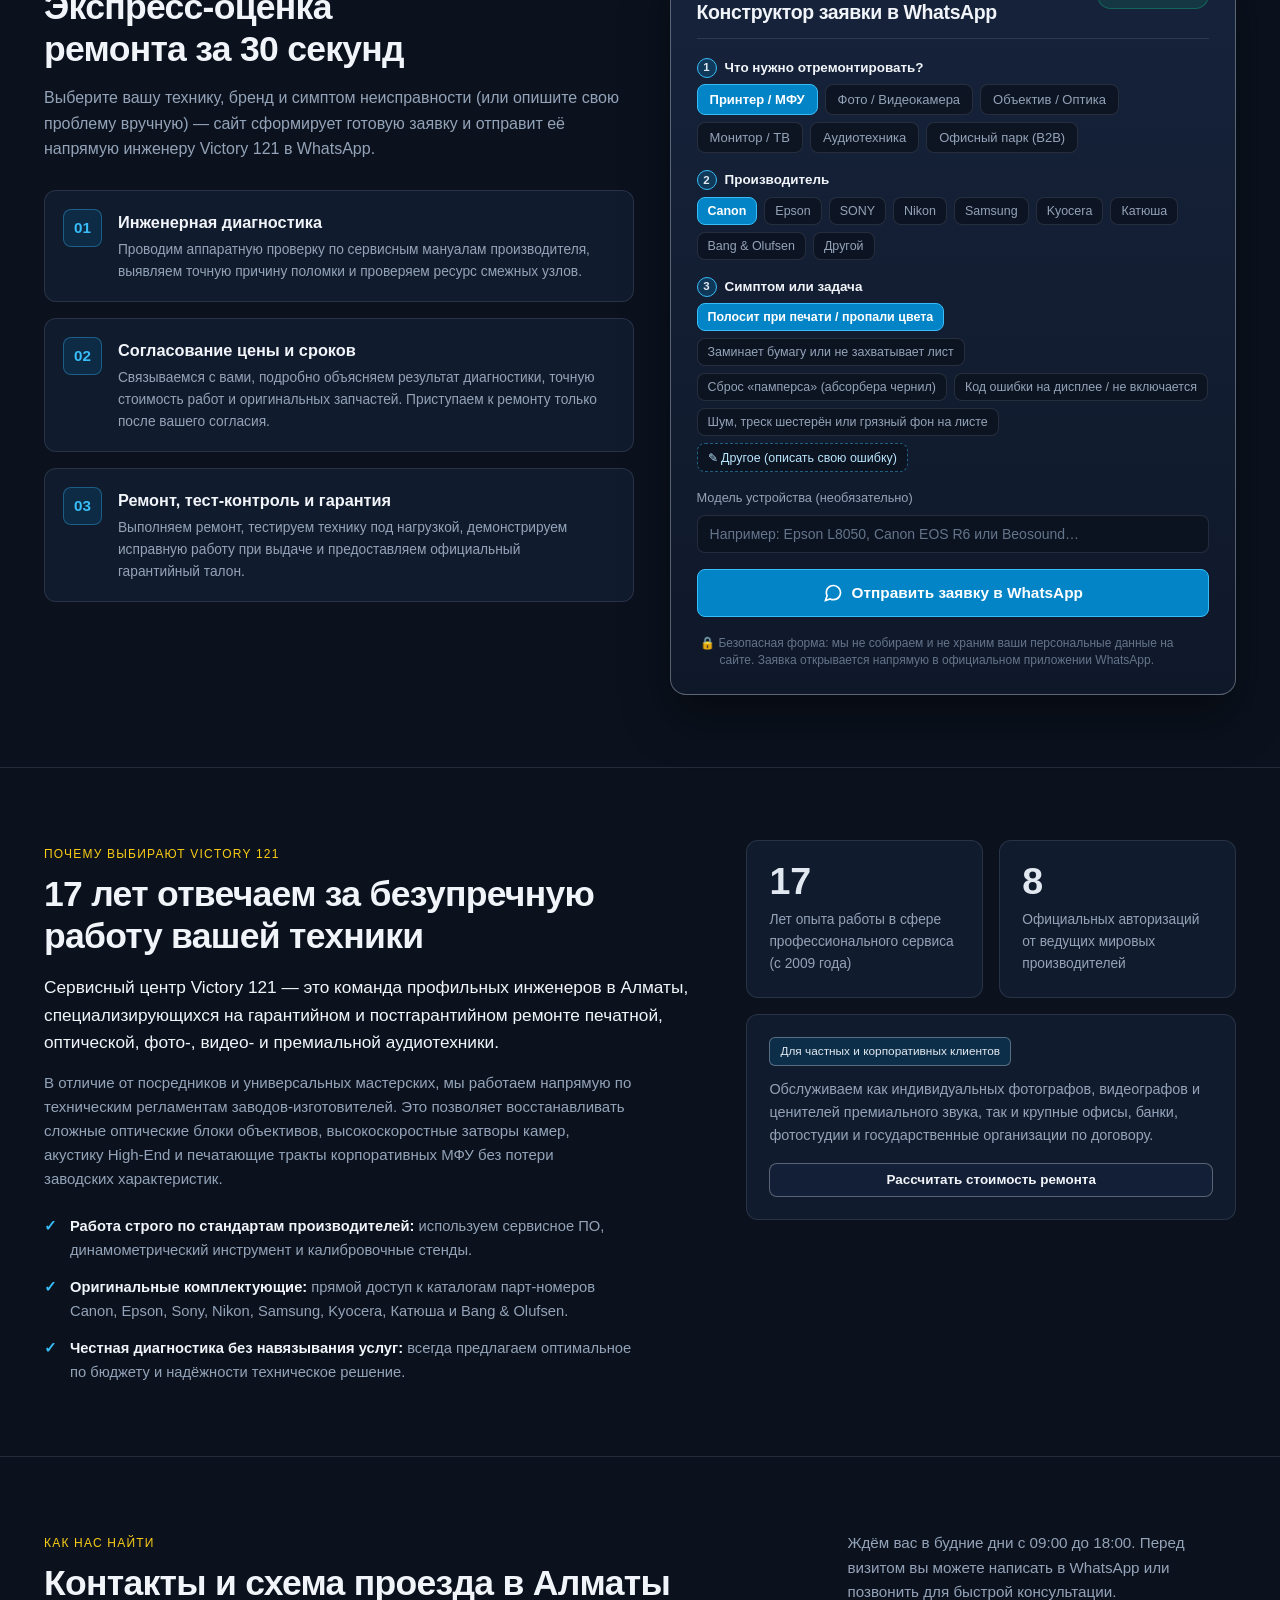
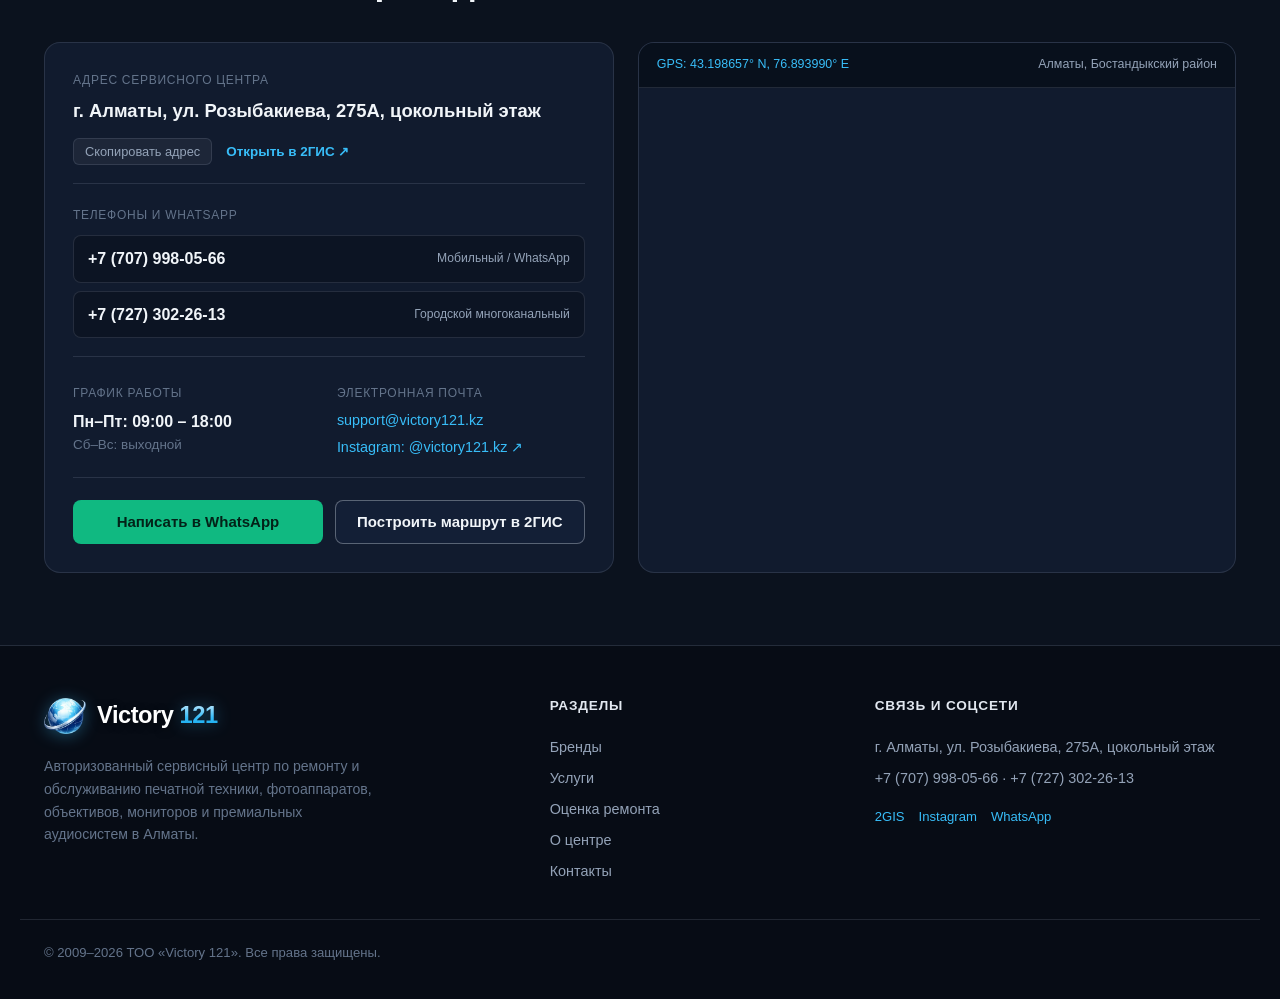
==== commit 366066f7: "content(b2b): update corporate service card description text" ====
--- a/index.html
+++ b/index.html
@@ -565,7 +565,7 @@
             <div class="service-card__body">
               <h3 class="service-card__title" data-i18n="srv6_title">Корпоративное обслуживание и поставка запчастей</h3>
               <p class="service-card__text" data-i18n="srv6_desc">
-                Комплексное обслуживание парка оргтехники компаний по договору (ЭДО, полная бухгалтерская отчётность, НДС) и заказ оригинальных комплектующих от заводов.
+                Комплексное обслуживание парка оргтехники, и заказ оригинальных комплектующих от заводов.
               </p>
               <ul class="service-card__tags" aria-label="Примеры работ">
                 <li data-i18n="srv6_tag1">Работа по договору B2B</li>
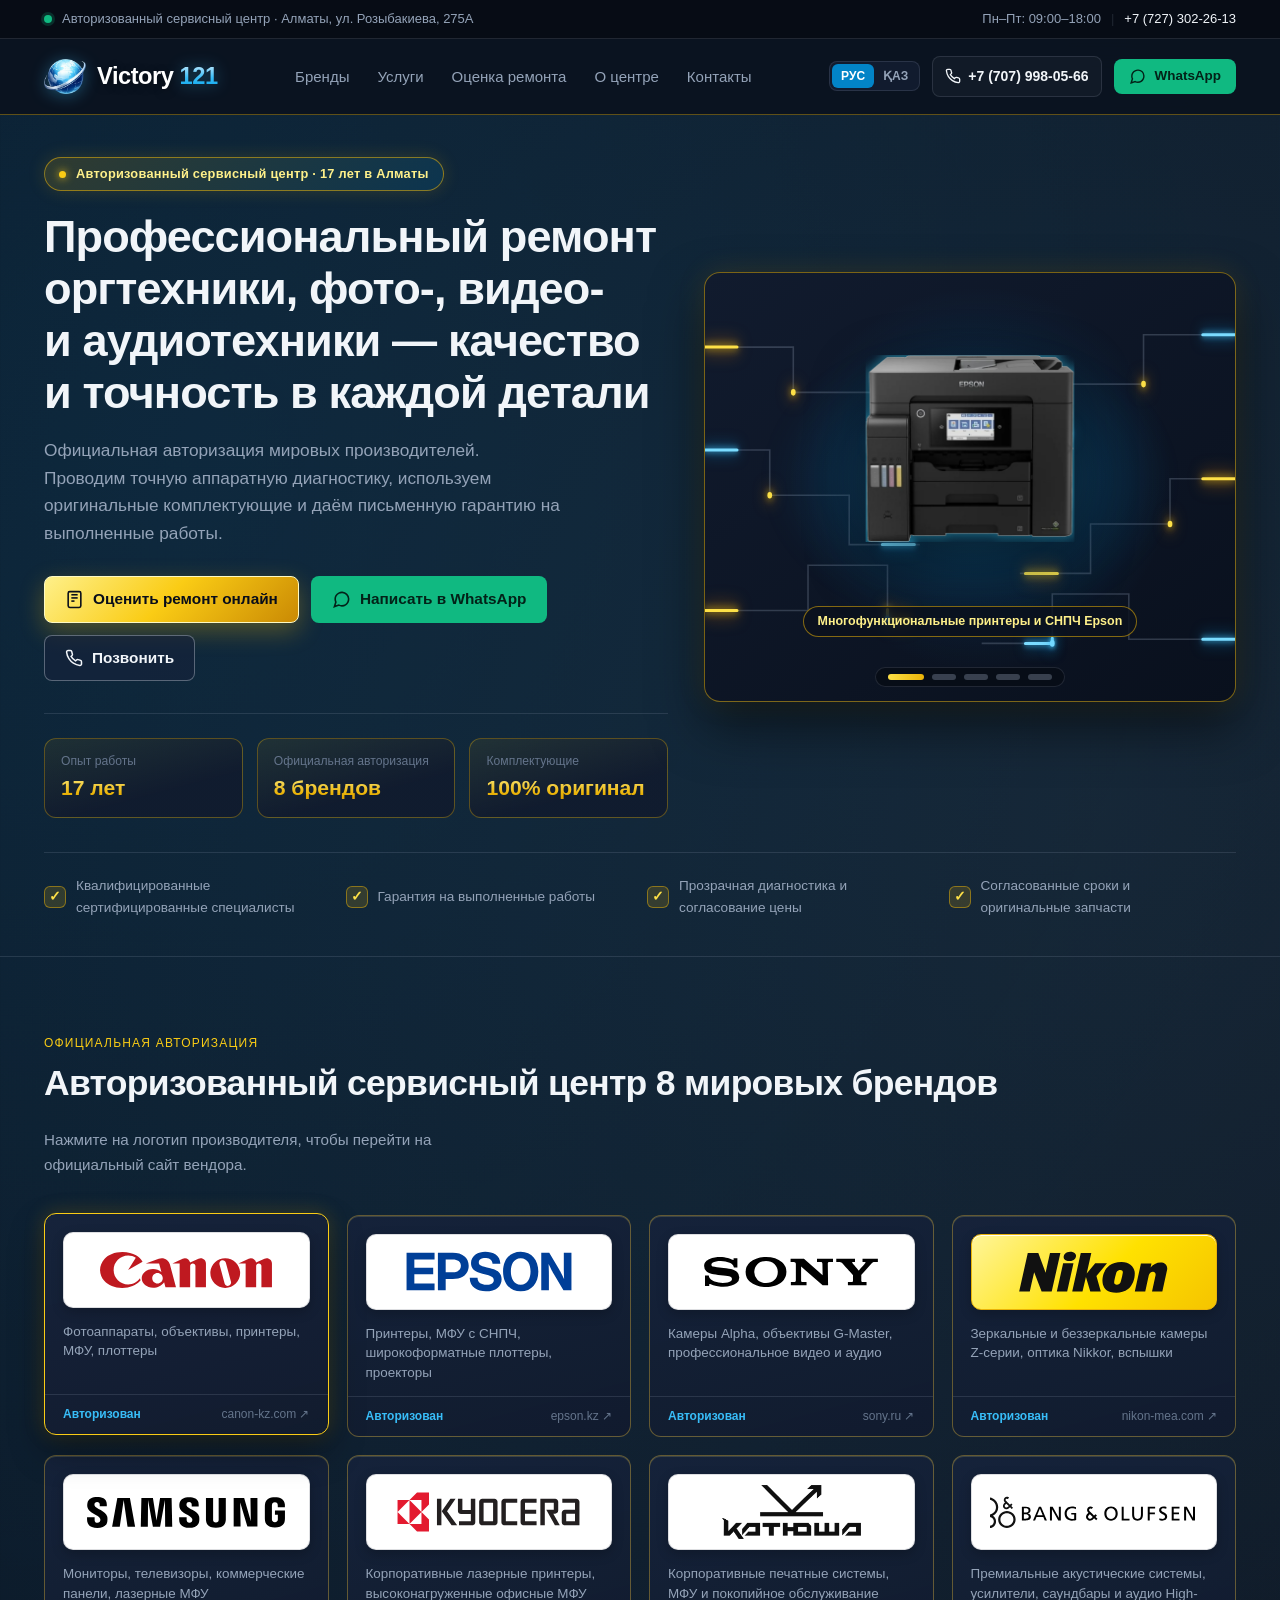
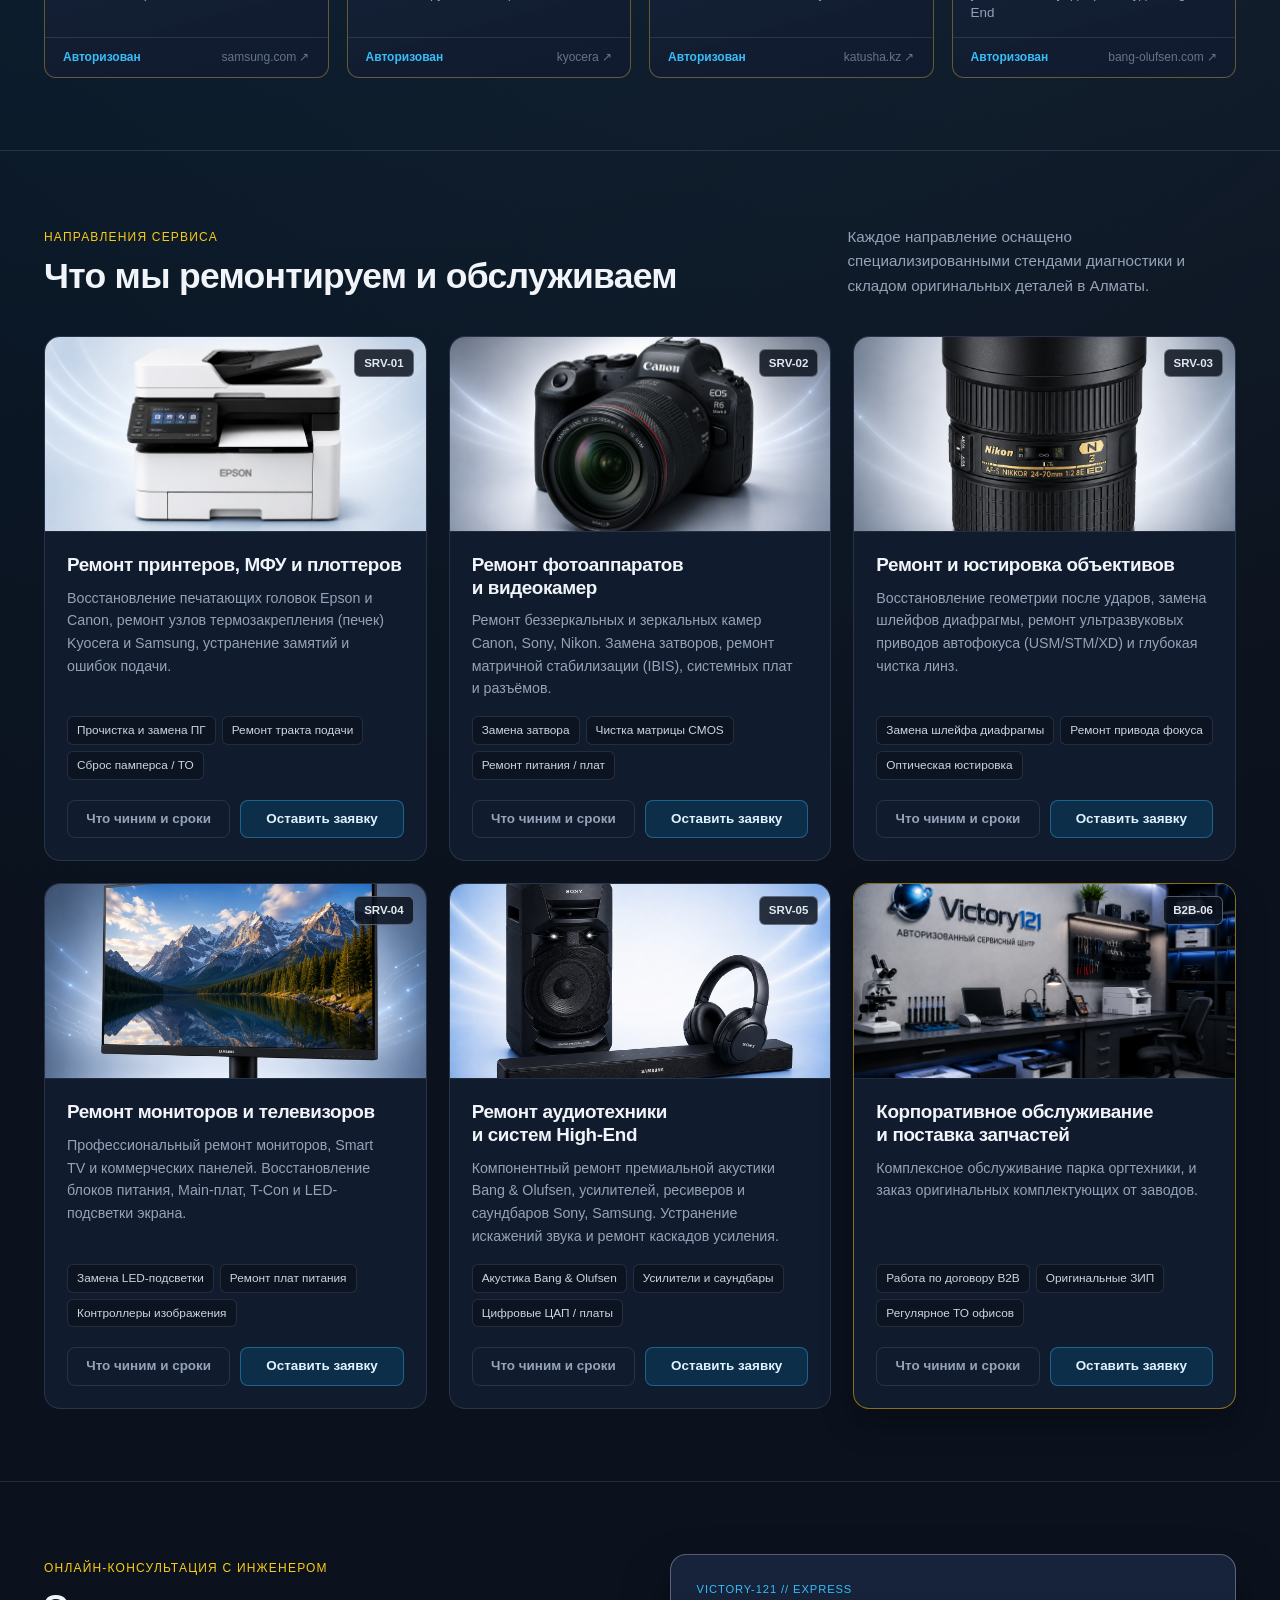
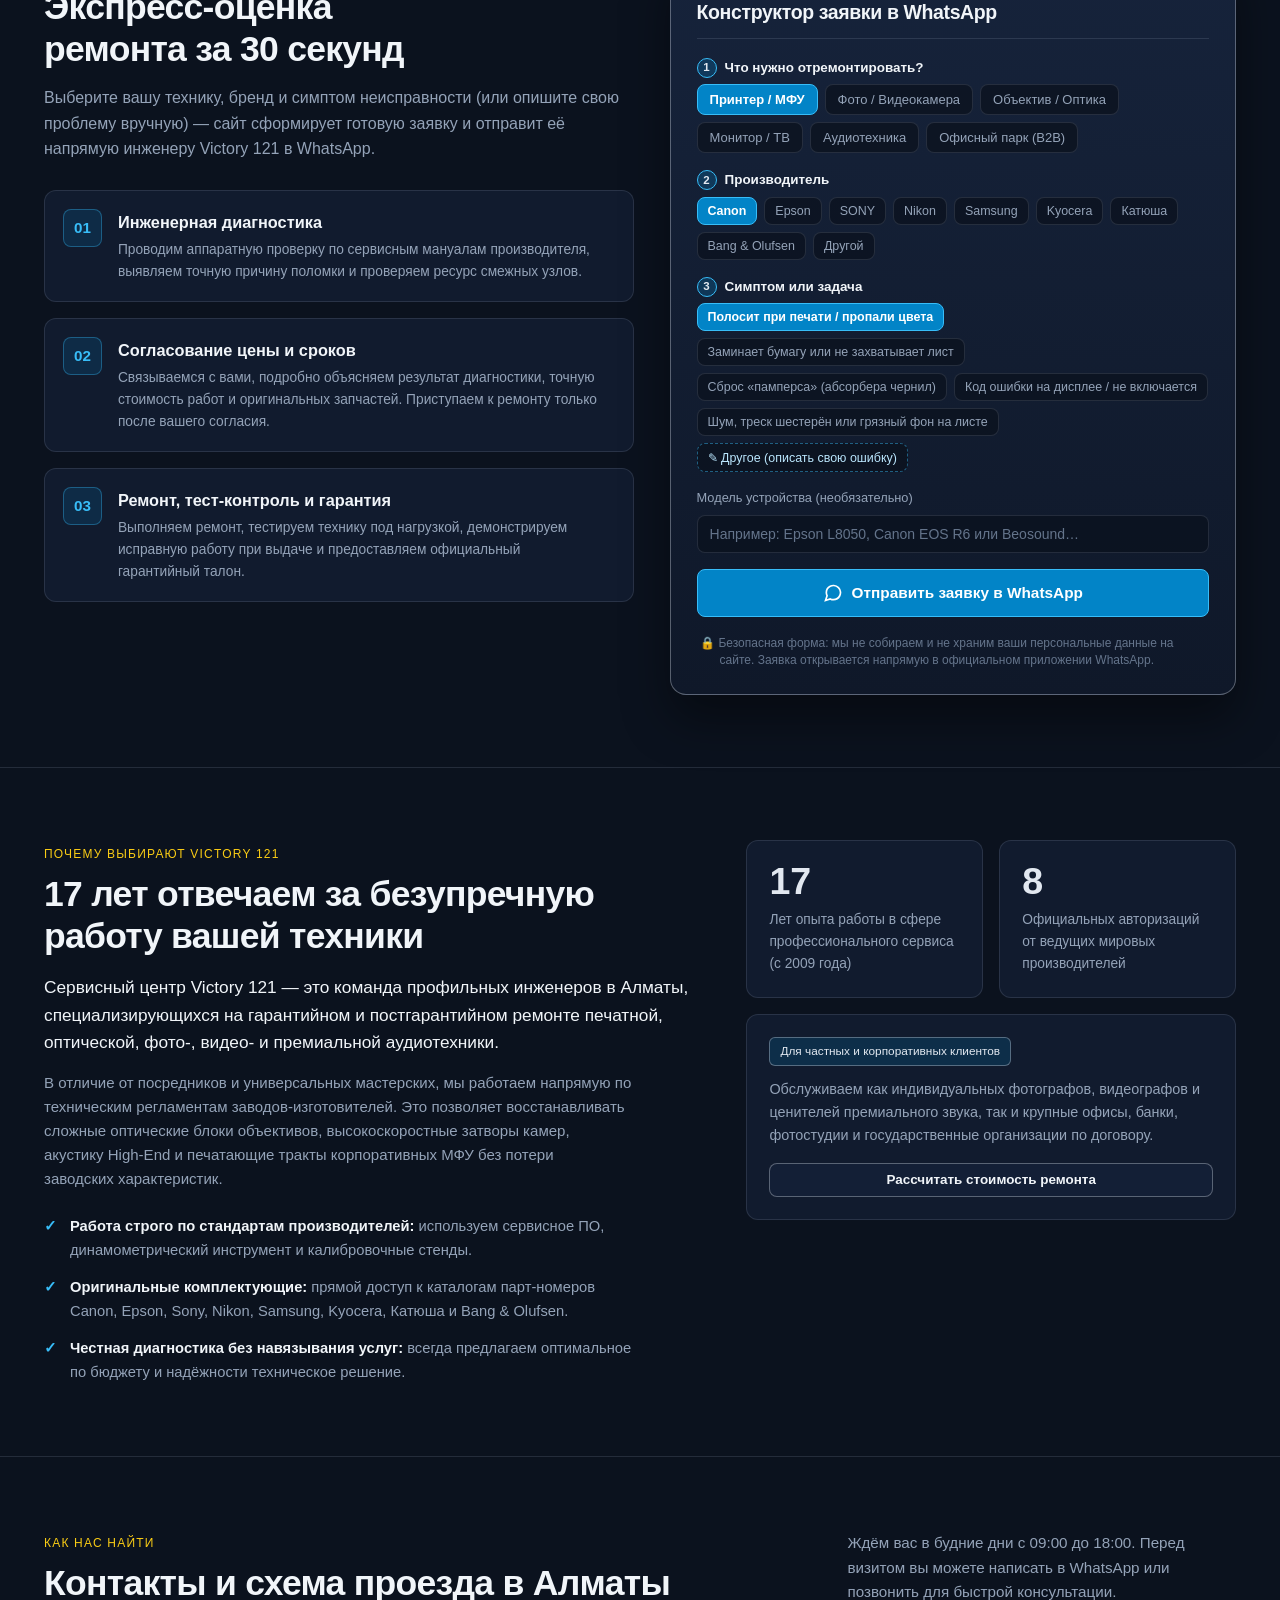
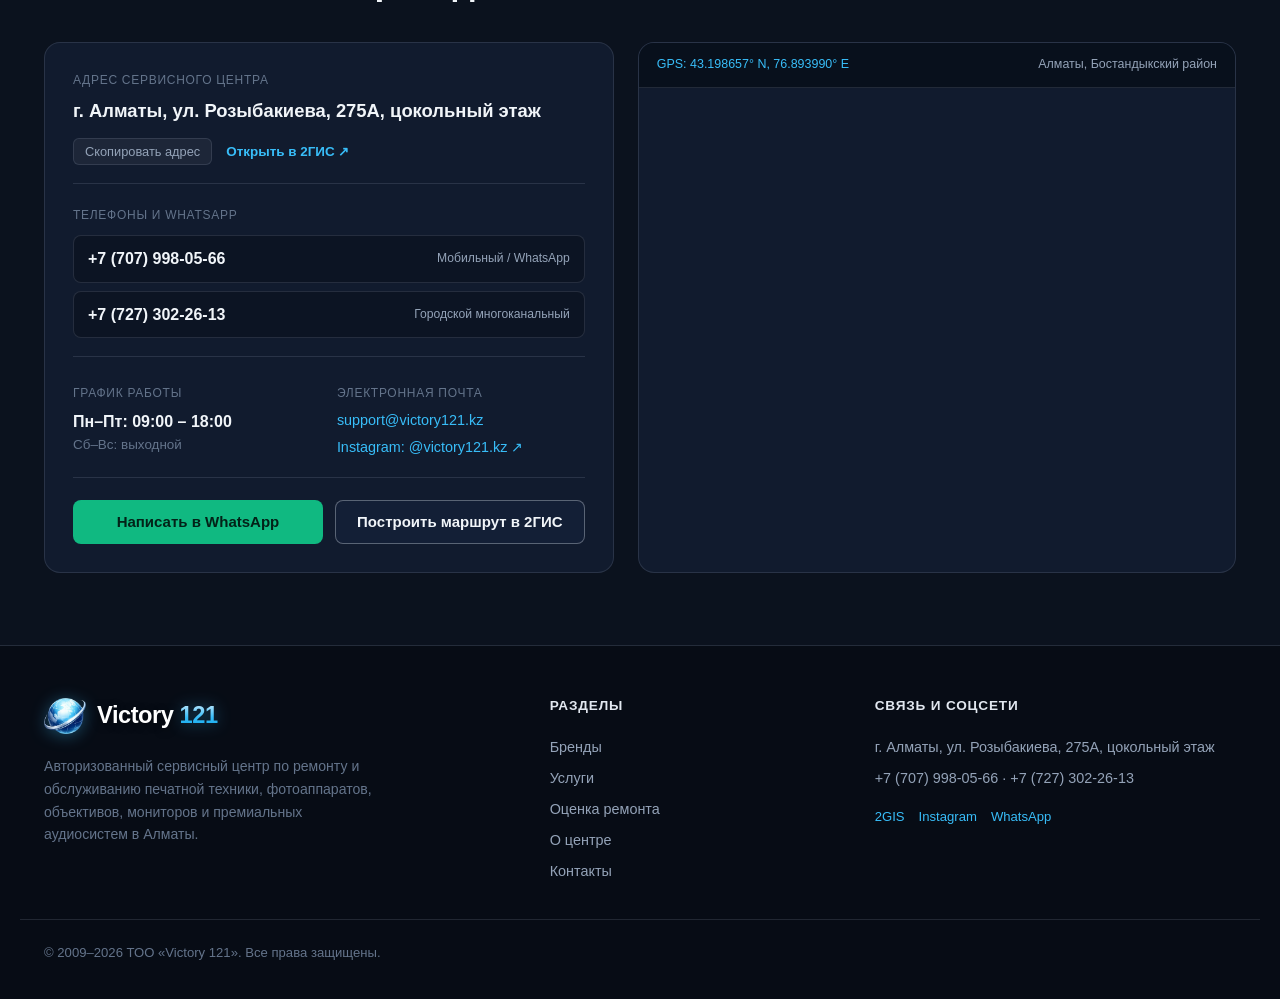
==== commit 04593c53: "content(calculator): remove 10-minute response badge from WhatsApp builder header" ====
--- a/index.html
+++ b/index.html
@@ -623,7 +623,6 @@
               <span class="diag-console__code" translate="no">VICTORY-121 // EXPRESS</span>
               <h3 class="diag-console__title" data-i18n="calc_box_title">Конструктор заявки в WhatsApp</h3>
             </div>
-            <span class="diag-console__badge" data-i18n="calc_badge">Ответ за 10 мин</span>
           </div>
 
           <form class="diag-form" id="whatsapp-quiz-form" novalidate>
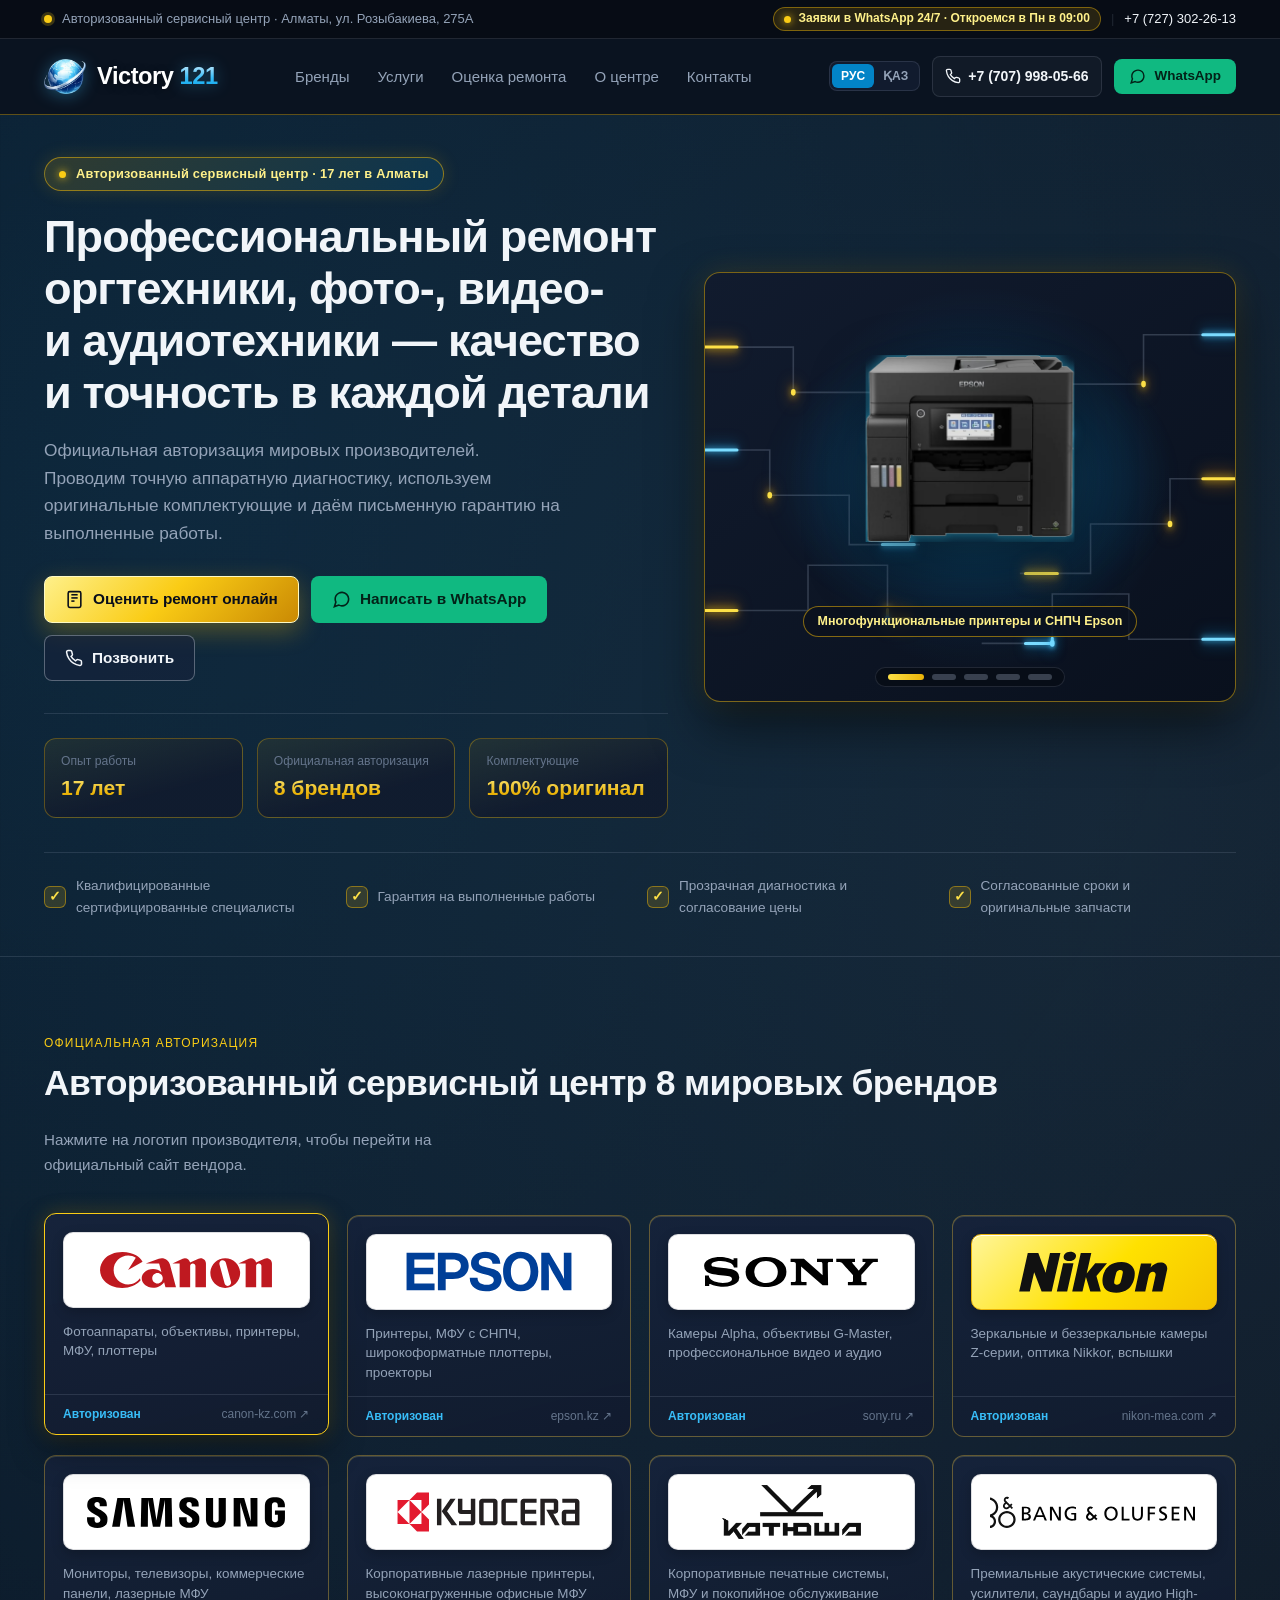
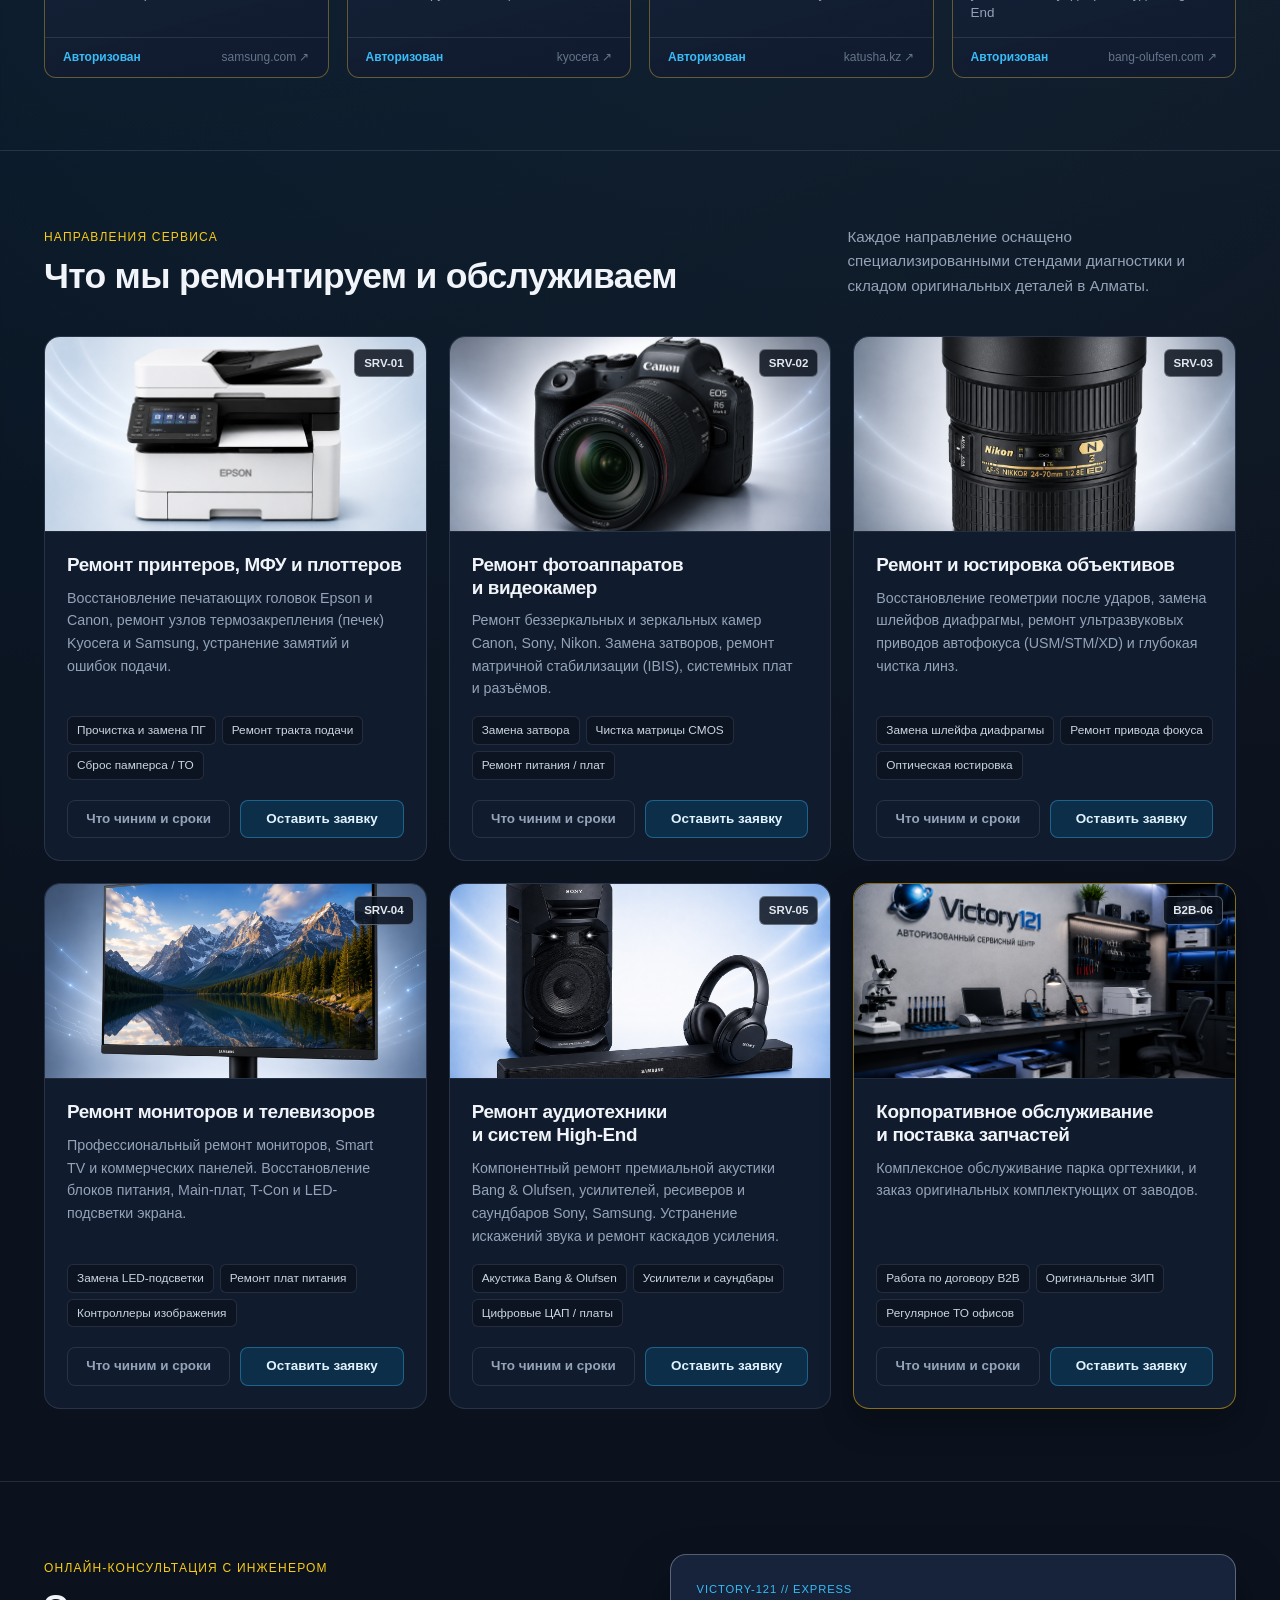
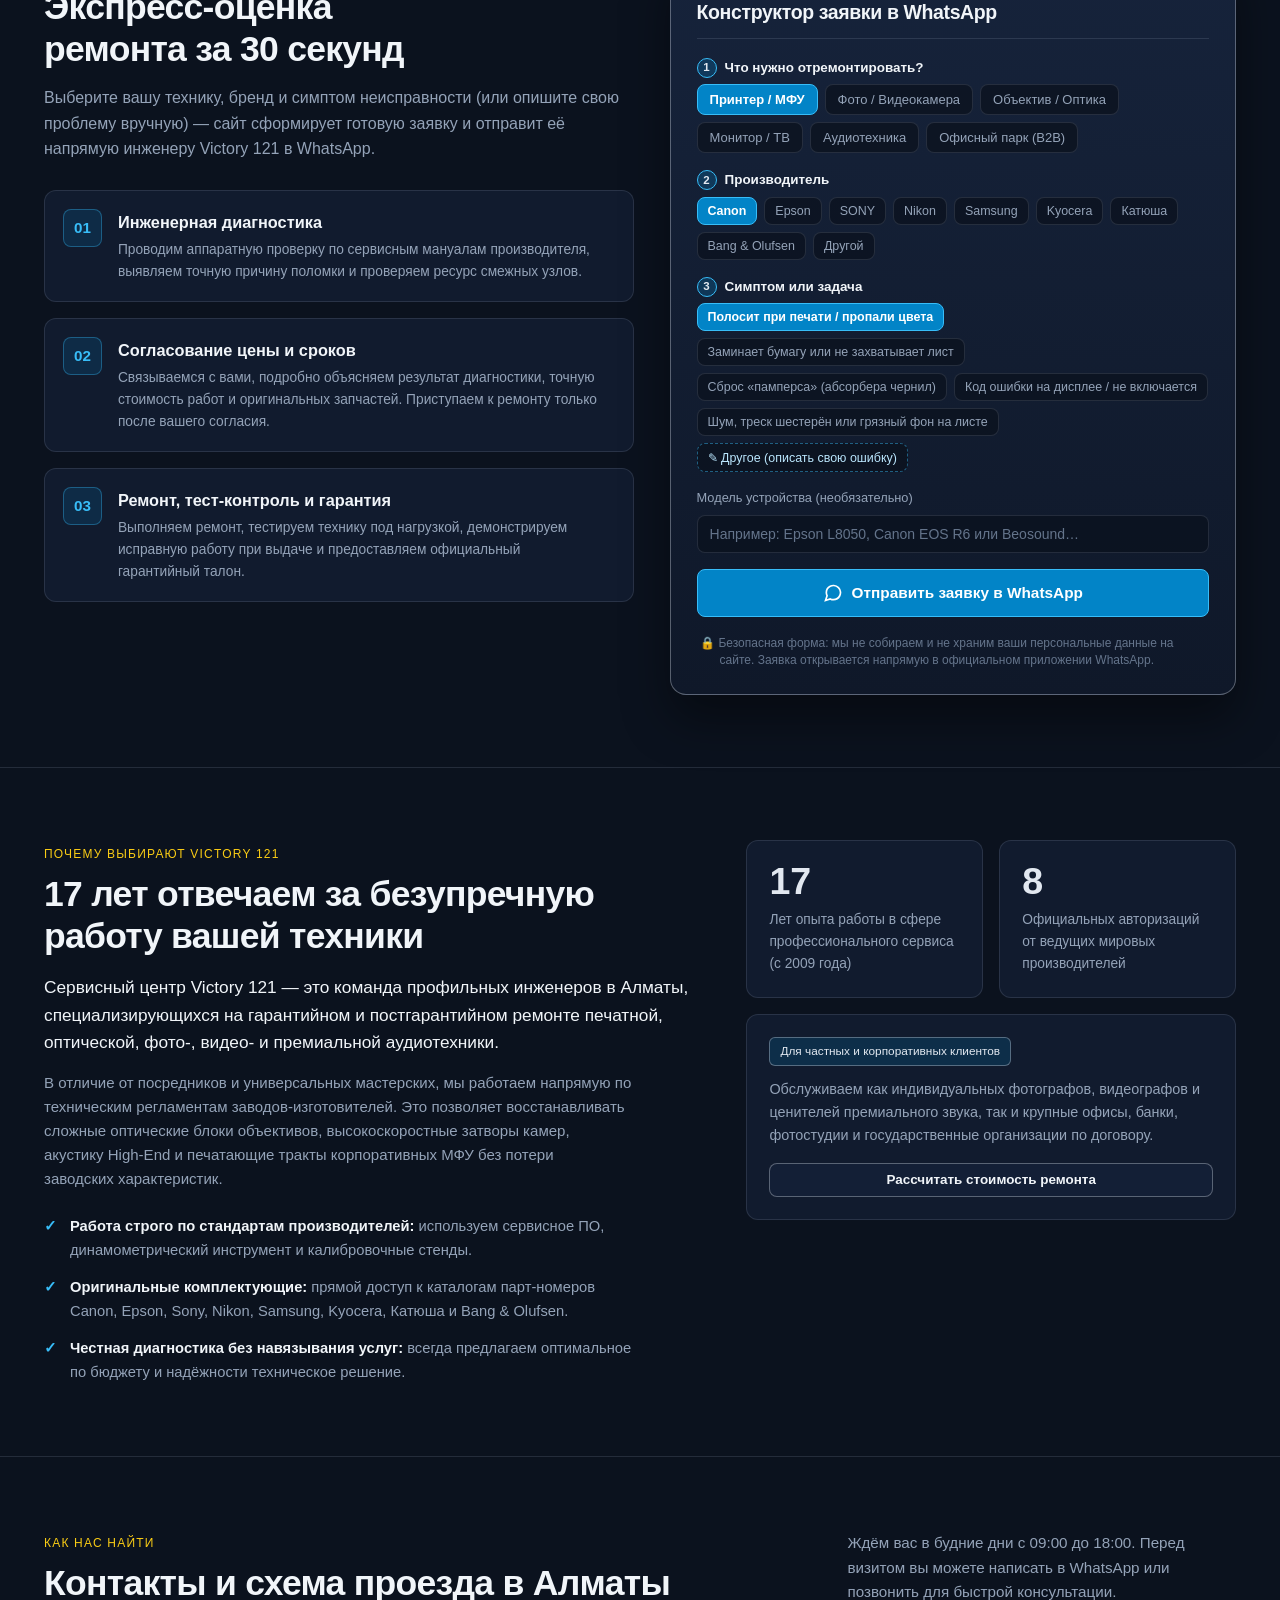
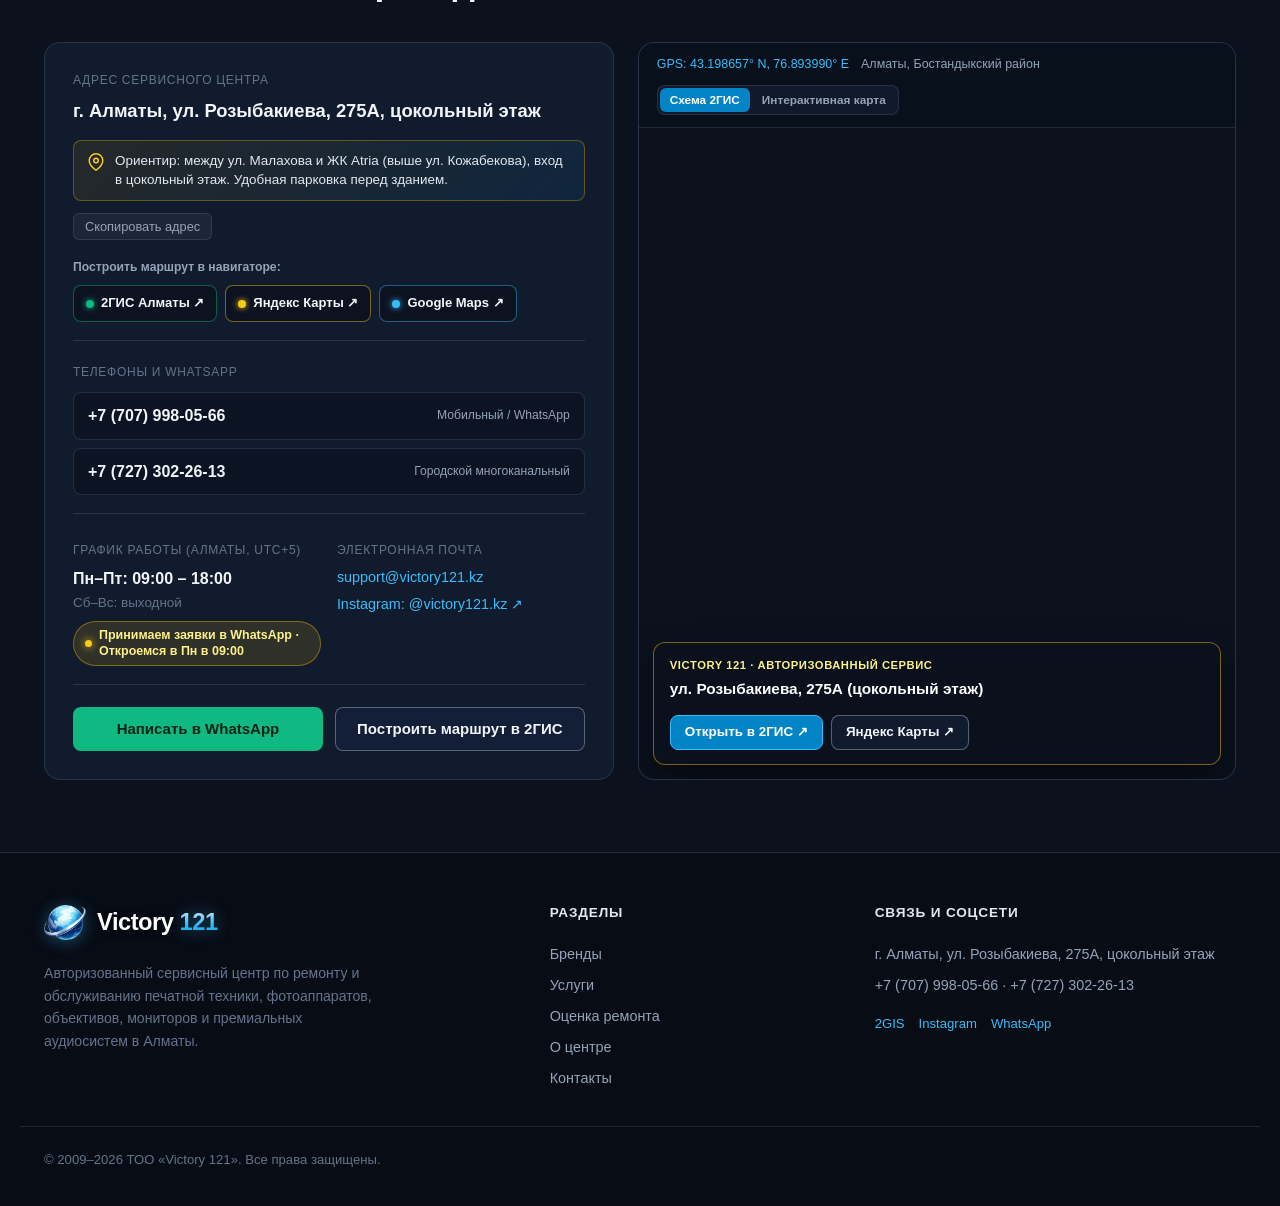
==== commit dfb5ddbe: "feat(contacts,status): add live Almaty UTC+5 hours status and 2GIS/Yandex/Google route builder" ====
--- a/index.html
+++ b/index.html
@@ -15,9 +15,9 @@
   <!-- Preconnect & Google Fonts -->
   <link rel="preconnect" href="https://fonts.googleapis.com">
   <link rel="preconnect" href="https://fonts.gstatic.com" crossorigin>
-  <link href="https://fonts.googleapis.com/css2?family=Inter:wght@400;500;600;700&family=JetBrains+Mono:wght@500;600;700&family=Manrope:wght@600;700;800&display=swap" rel="stylesheet">
-
-  <link rel="stylesheet" href="./styles.css">
+  <link href="https://fonts.googleapis.com/css2?family=Inter:wght@400;500;600;700;800&family=Manrope:wght@700;800&display=swap&subset=cyrillic,cyrillic-ext,latin" rel="stylesheet">
+
+  <link rel="stylesheet" href="./styles.css?v=20261114-v7">
 </head>
 <body>
   <a href="#main-content" class="skip-link" data-i18n="skip_link">Перейти к основному содержимому</a>
@@ -26,11 +26,14 @@
   <div class="utility-bar">
     <div class="container utility-bar__inner">
       <div class="utility-bar__left">
-        <span class="status-dot" aria-hidden="true"></span>
+        <span class="status-dot" id="utility-status-dot" aria-hidden="true"></span>
         <span data-i18n="top_status">Авторизованный сервисный центр · Алматы, ул. Розыбакиева, 275А</span>
       </div>
       <div class="utility-bar__right">
-        <span class="utility-bar__hours" data-i18n="top_hours">Пн–Пт: 09:00–18:00</span>
+        <span class="live-status-pill is-open" id="top-live-status" aria-live="polite">
+          <span class="live-status-pill__dot" aria-hidden="true"></span>
+          <span class="live-status-pill__text" id="top-live-status-text" data-i18n="top_hours">Пн–Пт: 09:00–18:00</span>
+        </span>
         <span class="utility-bar__divider" aria-hidden="true">|</span>
         <a href="tel:+77273022613" class="utility-bar__phone" translate="no">+7 (727) 302-26-13</a>
       </div>
@@ -787,11 +790,34 @@
             <div class="contact-block">
               <span class="contact-block__label" data-i18n="cnt_address_label">Адрес сервисного центра</span>
               <p class="contact-block__value" data-i18n="cnt_address_val">г. Алматы, ул. Розыбакиева, 275А, цокольный этаж</p>
+              <div class="contact-landmark">
+                <svg class="contact-landmark__icon" width="18" height="18" viewBox="0 0 24 24" fill="none" stroke="currentColor" stroke-width="2" aria-hidden="true">
+                  <path d="M21 10c0 7-9 13-9 13s-9-6-9-13a9 9 0 0 1 18 0z"/>
+                  <circle cx="12" cy="10" r="3"/>
+                </svg>
+                <span data-i18n="cnt_landmark">Ориентир: между ул. Малахова и ЖК Atria (выше ул. Кожабекова), вход в цокольный этаж. Удобная парковка перед зданием.</span>
+              </div>
               <div class="contact-block__inline-actions">
                 <button type="button" class="copy-btn" id="copy-address-btn" data-copy-text="г. Алматы, ул. Розыбакиева, 275А">
                   <span id="copy-address-label" data-i18n="copy_addr_btn">Скопировать адрес</span>
                 </button>
-                <a href="https://2gis.kz/almaty/directions/points/%7C76.89399%2C43.198657%3B9429940000895218" target="_blank" rel="noopener noreferrer" class="route-link" data-i18n="open_2gis_link">Открыть в 2ГИС ↗</a>
+              </div>
+              <div class="contact-routes">
+                <span class="contact-routes__label" data-i18n="cnt_routes_label">Построить маршрут в навигаторе:</span>
+                <div class="route-pill-grid">
+                  <a href="https://2gis.kz/almaty/directions/points/%7C76.89399%2C43.198657%3B9429940000895218" target="_blank" rel="noopener noreferrer" class="route-pill route-pill--2gis">
+                    <span class="route-pill__dot" aria-hidden="true"></span>
+                    <span data-i18n="route_2gis">2ГИС Алматы ↗</span>
+                  </a>
+                  <a href="https://yandex.kz/maps/?rtext=~43.198657,76.89399&amp;rtt=auto" target="_blank" rel="noopener noreferrer" class="route-pill route-pill--yandex">
+                    <span class="route-pill__dot" aria-hidden="true"></span>
+                    <span data-i18n="route_yandex">Яндекс Карты ↗</span>
+                  </a>
+                  <a href="https://www.google.com/maps/dir/?api=1&amp;destination=43.198657,76.89399" target="_blank" rel="noopener noreferrer" class="route-pill route-pill--google">
+                    <span class="route-pill__dot" aria-hidden="true"></span>
+                    <span data-i18n="route_google">Google Maps ↗</span>
+                  </a>
+                </div>
               </div>
             </div>
 
@@ -811,9 +837,13 @@
 
             <div class="contact-block contact-block--split">
               <div>
-                <span class="contact-block__label" data-i18n="cnt_hours_label">График работы</span>
+                <span class="contact-block__label" data-i18n="cnt_hours_label">График работы (Алматы, UTC+5)</span>
                 <p class="contact-block__subval" data-i18n="cnt_hours_val">Пн–Пт: 09:00 – 18:00</p>
                 <p class="contact-block__muted" data-i18n="cnt_hours_weekend">Сб–Вс: выходной</p>
+                <div class="live-status-pill live-status-pill--contacts is-open" id="contacts-live-status" aria-live="polite">
+                  <span class="live-status-pill__dot" aria-hidden="true"></span>
+                  <span class="live-status-pill__text" id="contacts-live-status-text">Сейчас открыты · Ждём вас до 18:00</span>
+                </div>
               </div>
               <div>
                 <span class="contact-block__label" data-i18n="cnt_email_label">Электронная почта</span>
@@ -834,11 +864,40 @@
 
           <div class="map-card">
             <div class="map-card__bar">
-              <span class="map-card__coords" translate="no">GPS: 43.198657° N, 76.893990° E</span>
-              <span class="map-card__city" data-i18n="map_city_tag">Алматы, Бостандыкский район</span>
-            </div>
-            <div class="map-frame-wrap">
+              <div class="map-card__meta">
+                <span class="map-card__coords" translate="no">GPS: 43.198657° N, 76.893990° E</span>
+                <span class="map-card__city" data-i18n="map_city_tag">Алматы, Бостандыкский район</span>
+              </div>
+              <div class="map-view-tabs" role="tablist" aria-label="Режим отображения карты">
+                <button type="button" class="map-view-tab is-active" id="map-tab-scheme" data-map-view="scheme" aria-selected="true" data-i18n="map_tab_scheme">Схема 2ГИС</button>
+                <button type="button" class="map-view-tab" id="map-tab-interactive" data-map-view="interactive" aria-selected="false" data-i18n="map_tab_interactive">Интерактивная карта</button>
+              </div>
+            </div>
+
+            <div class="map-scheme-wrap" id="map-scheme-view">
+              <img
+                src="./assets/equipment/victory121-map.jpg"
+                alt="Схема проезда в сервисный центр Victory 121 — Алматы, ул. Розыбакиева, 275А"
+                class="map-scheme-img"
+                width="960"
+                height="780"
+                loading="lazy"
+              >
+              <div class="map-overlay-card">
+                <div class="map-overlay-card__info">
+                  <span class="map-overlay-card__badge" data-i18n="map_overlay_badge">Victory 121 · Авторизованный сервис</span>
+                  <strong class="map-overlay-card__title" data-i18n="map_overlay_addr">ул. Розыбакиева, 275А (цокольный этаж)</strong>
+                </div>
+                <div class="map-overlay-card__actions">
+                  <a href="https://2gis.kz/almaty/directions/points/%7C76.89399%2C43.198657%3B9429940000895218" target="_blank" rel="noopener noreferrer" class="btn btn--primary btn--sm" data-i18n="open_2gis_link">Открыть в 2ГИС ↗</a>
+                  <a href="https://yandex.kz/maps/?rtext=~43.198657,76.89399&amp;rtt=auto" target="_blank" rel="noopener noreferrer" class="btn btn--outline btn--sm" data-i18n="route_yandex">Яндекс Карты ↗</a>
+                </div>
+              </div>
+            </div>
+
+            <div class="map-frame-wrap" id="map-interactive-view" hidden>
               <iframe
+                id="osm-map-iframe"
                 title="Карта проезда в сервисный центр Victory 121 — Алматы, ул. Розыбакиева, 275А"
                 src="https://www.openstreetmap.org/export/embed.html?bbox=76.8865%2C43.1945%2C76.9015%2C43.2028&amp;layer=mapnik&amp;marker=43.198657%2C76.89399"
                 loading="lazy"
@@ -964,6 +1023,6 @@
   <!-- Live Polite Toast for User Feedback -->
   <div class="toast-region" id="toast-region" role="status" aria-live="polite" aria-atomic="true"></div>
 
-  <script src="./app.js" defer></script>
+  <script src="./app.js?v=20261114-v7" defer></script>
 </body>
 </html>
--- a/styles.css
+++ b/styles.css
@@ -21,15 +21,19 @@
   --border-strong: rgba(56, 189, 248, 0.45);
   --border-silver: rgba(226, 232, 240, 0.34);
 
-  --font-display: 'Manrope', -apple-system, BlinkMacSystemFont, 'Segoe UI', sans-serif;
-  --font-sans: 'Inter', -apple-system, BlinkMacSystemFont, 'Segoe UI', sans-serif;
-  --font-mono: 'Inter', -apple-system, BlinkMacSystemFont, 'Segoe UI', sans-serif;
+  --font-display: 'Manrope', 'Inter', -apple-system, BlinkMacSystemFont, 'Segoe UI', Roboto, sans-serif;
+  --font-sans: 'Inter', -apple-system, BlinkMacSystemFont, 'Segoe UI', Roboto, sans-serif;
+  --font-mono: 'Inter', -apple-system, BlinkMacSystemFont, 'Segoe UI', Roboto, sans-serif;
 
   --container-max: 1240px;
   --header-height: 76px;
   --radius-sm: 8px;
   --radius-md: 12px;
   --radius-lg: 16px;
+}
+
+html[lang="kk"] {
+  --font-display: 'Inter', -apple-system, BlinkMacSystemFont, 'Segoe UI', Roboto, sans-serif;
 }
 
 *,
@@ -227,7 +231,7 @@
   display: inline-flex;
   align-items: center;
   line-height: 1;
-  font-family: var(--font-display);
+  font-family: 'Manrope', 'Inter', -apple-system, BlinkMacSystemFont, 'Segoe UI', sans-serif;
   font-weight: 800;
   font-size: 1.48rem;
   letter-spacing: -0.02em;
@@ -2061,6 +2065,24 @@
     grid-template-columns: 1fr;
   }
 
+  .service-card__actions {
+    flex-direction: column;
+  }
+
+  .service-card__actions .btn {
+    flex: 1 1 auto;
+    width: 100%;
+    white-space: normal;
+  }
+
+  .authority-badge,
+  .hero-slide-caption,
+  .service-card__tags li,
+  .chip {
+    white-space: normal;
+    overflow-wrap: break-word;
+  }
+
   .section {
     padding-block: 48px;
   }
@@ -2251,4 +2273,321 @@
   color: #fef9c3;
 }
 
-
+/* ==========================================================================
+   Live Almaty Working Hours Indicator (UTC+5) & Enhanced Navigation (#4 & #6)
+   ========================================================================== */
+.status-dot.is-after-hours {
+  background-color: #facc15;
+  box-shadow: 0 0 0 3px rgba(250, 204, 21, 0.22);
+}
+
+.live-status-pill {
+  display: inline-flex;
+  align-items: center;
+  gap: 7px;
+  padding: 3px 10px;
+  border-radius: 999px;
+  font-size: 0.75rem;
+  font-weight: 600;
+  line-height: 1.3;
+  transition: background-color 0.2s ease, border-color 0.2s ease, color 0.2s ease;
+}
+
+.live-status-pill__dot {
+  width: 7px;
+  height: 7px;
+  border-radius: 50%;
+  flex-shrink: 0;
+}
+
+.live-status-pill.is-open {
+  background-color: rgba(16, 185, 129, 0.14);
+  border: 1px solid rgba(16, 185, 129, 0.42);
+  color: #6ee7b7;
+}
+
+.live-status-pill.is-open .live-status-pill__dot {
+  background-color: #10b981;
+  box-shadow: 0 0 8px #10b981;
+}
+
+.live-status-pill.is-after-hours {
+  background-color: rgba(234, 179, 8, 0.14);
+  border: 1px solid rgba(234, 179, 8, 0.45);
+  color: #fef08a;
+}
+
+.live-status-pill.is-after-hours .live-status-pill__dot {
+  background-color: #facc15;
+  box-shadow: 0 0 8px #facc15;
+}
+
+.live-status-pill--contacts {
+  margin-top: 8px;
+  padding: 5px 11px;
+  font-size: 0.78rem;
+}
+
+.contact-landmark {
+  display: flex;
+  align-items: flex-start;
+  gap: 10px;
+  margin-top: 8px;
+  padding: 10px 13px;
+  border-radius: var(--radius-sm);
+  background: linear-gradient(135deg, rgba(234, 179, 8, 0.09) 0%, rgba(2, 132, 199, 0.1) 100%);
+  border: 1px solid rgba(234, 179, 8, 0.35);
+  color: #e2e8f0;
+  font-size: 0.84rem;
+  line-height: 1.45;
+}
+
+.contact-landmark__icon {
+  color: #facc15;
+  flex-shrink: 0;
+  margin-top: 2px;
+}
+
+.contact-routes {
+  margin-top: 12px;
+  display: flex;
+  flex-direction: column;
+  gap: 8px;
+}
+
+.contact-routes__label {
+  font-size: 0.76rem;
+  font-weight: 600;
+  color: var(--text-secondary);
+}
+
+.route-pill-grid {
+  display: flex;
+  flex-wrap: wrap;
+  gap: 8px;
+}
+
+.route-pill {
+  display: inline-flex;
+  align-items: center;
+  gap: 7px;
+  padding: 7px 12px;
+  border-radius: 8px;
+  background-color: rgba(11, 18, 30, 0.82);
+  border: 1px solid var(--border-subtle);
+  color: var(--text-primary);
+  font-size: 0.8125rem;
+  font-weight: 600;
+  text-decoration: none;
+  transition: transform 0.16s ease, border-color 0.16s ease, background-color 0.16s ease;
+}
+
+.route-pill:hover {
+  transform: translateY(-1px);
+  background-color: rgba(22, 35, 59, 0.95);
+}
+
+.route-pill__dot {
+  width: 8px;
+  height: 8px;
+  border-radius: 50%;
+  flex-shrink: 0;
+}
+
+.route-pill--2gis {
+  border-color: rgba(16, 185, 129, 0.45);
+}
+
+.route-pill--2gis:hover {
+  border-color: #10b981;
+}
+
+.route-pill--2gis .route-pill__dot {
+  background-color: #10b981;
+  box-shadow: 0 0 6px #10b981;
+}
+
+.route-pill--yandex {
+  border-color: rgba(250, 204, 21, 0.45);
+}
+
+.route-pill--yandex:hover {
+  border-color: #facc15;
+}
+
+.route-pill--yandex .route-pill__dot {
+  background-color: #facc15;
+  box-shadow: 0 0 6px #facc15;
+}
+
+.route-pill--google {
+  border-color: rgba(56, 189, 248, 0.45);
+}
+
+.route-pill--google:hover {
+  border-color: #38bdf8;
+}
+
+.route-pill--google .route-pill__dot {
+  background-color: #38bdf8;
+  box-shadow: 0 0 6px #38bdf8;
+}
+
+.map-card__bar {
+  flex-wrap: wrap;
+  gap: 10px;
+}
+
+.map-card__meta {
+  display: flex;
+  align-items: center;
+  gap: 12px;
+  flex-wrap: wrap;
+}
+
+.map-view-tabs {
+  display: inline-flex;
+  background-color: rgba(17, 27, 46, 0.9);
+  border: 1px solid var(--border-subtle);
+  border-radius: 8px;
+  padding: 2px;
+  gap: 2px;
+}
+
+.map-view-tab {
+  appearance: none;
+  background: transparent;
+  border: none;
+  color: var(--text-secondary);
+  font-family: var(--font-sans);
+  font-size: 0.74rem;
+  font-weight: 600;
+  padding: 5px 10px;
+  border-radius: 6px;
+  cursor: pointer;
+  transition: background-color 0.16s ease, color 0.16s ease;
+}
+
+.map-view-tab:hover {
+  color: var(--text-primary);
+}
+
+.map-view-tab.is-active {
+  background-color: var(--accent-blue);
+  color: #ffffff;
+}
+
+.map-scheme-wrap {
+  position: relative;
+  flex-grow: 1;
+  width: 100%;
+  min-height: 360px;
+  overflow: hidden;
+  background-color: #0b121e;
+}
+
+.map-scheme-wrap[hidden],
+.map-frame-wrap[hidden] {
+  display: none !important;
+}
+
+.map-scheme-img {
+  width: 100%;
+  height: 100%;
+  min-height: 360px;
+  object-fit: cover;
+  object-position: center;
+  display: block;
+}
+
+.map-overlay-card {
+  position: absolute;
+  left: 14px;
+  right: 14px;
+  bottom: 14px;
+  background: rgba(11, 18, 30, 0.92);
+  backdrop-filter: blur(12px);
+  -webkit-backdrop-filter: blur(12px);
+  border: 1px solid rgba(234, 179, 8, 0.5);
+  border-radius: var(--radius-md);
+  padding: 14px 16px;
+  display: flex;
+  align-items: center;
+  justify-content: space-between;
+  gap: 14px;
+  flex-wrap: wrap;
+  box-shadow: 0 14px 32px rgba(0, 0, 0, 0.55);
+}
+
+.map-overlay-card__info {
+  display: flex;
+  flex-direction: column;
+  gap: 2px;
+}
+
+.map-overlay-card__badge {
+  font-size: 0.7rem;
+  font-weight: 700;
+  text-transform: uppercase;
+  letter-spacing: 0.05em;
+  color: #fef08a;
+}
+
+.map-overlay-card__title {
+  font-family: var(--font-display);
+  font-size: 0.96rem;
+  font-weight: 700;
+  color: #ffffff;
+}
+
+.map-overlay-card__actions {
+  display: flex;
+  align-items: center;
+  gap: 8px;
+  flex-wrap: wrap;
+}
+
+@media (max-width: 720px) {
+  .utility-bar__inner {
+    flex-direction: column;
+    align-items: flex-start;
+    gap: 6px;
+  }
+
+  .utility-bar__right {
+    display: flex;
+    width: 100%;
+  }
+
+  .utility-bar__divider,
+  .utility-bar__phone {
+    display: none;
+  }
+
+  .route-pill-grid {
+    display: grid;
+    grid-template-columns: 1fr;
+  }
+
+  .route-pill {
+    justify-content: center;
+  }
+
+  .map-overlay-card {
+    flex-direction: column;
+    align-items: stretch;
+  }
+
+  .map-overlay-card__actions {
+    display: grid;
+    grid-template-columns: 1fr 1fr;
+  }
+
+  .map-overlay-card__actions .btn {
+    width: 100%;
+    text-align: center;
+  }
+}
+
+
+
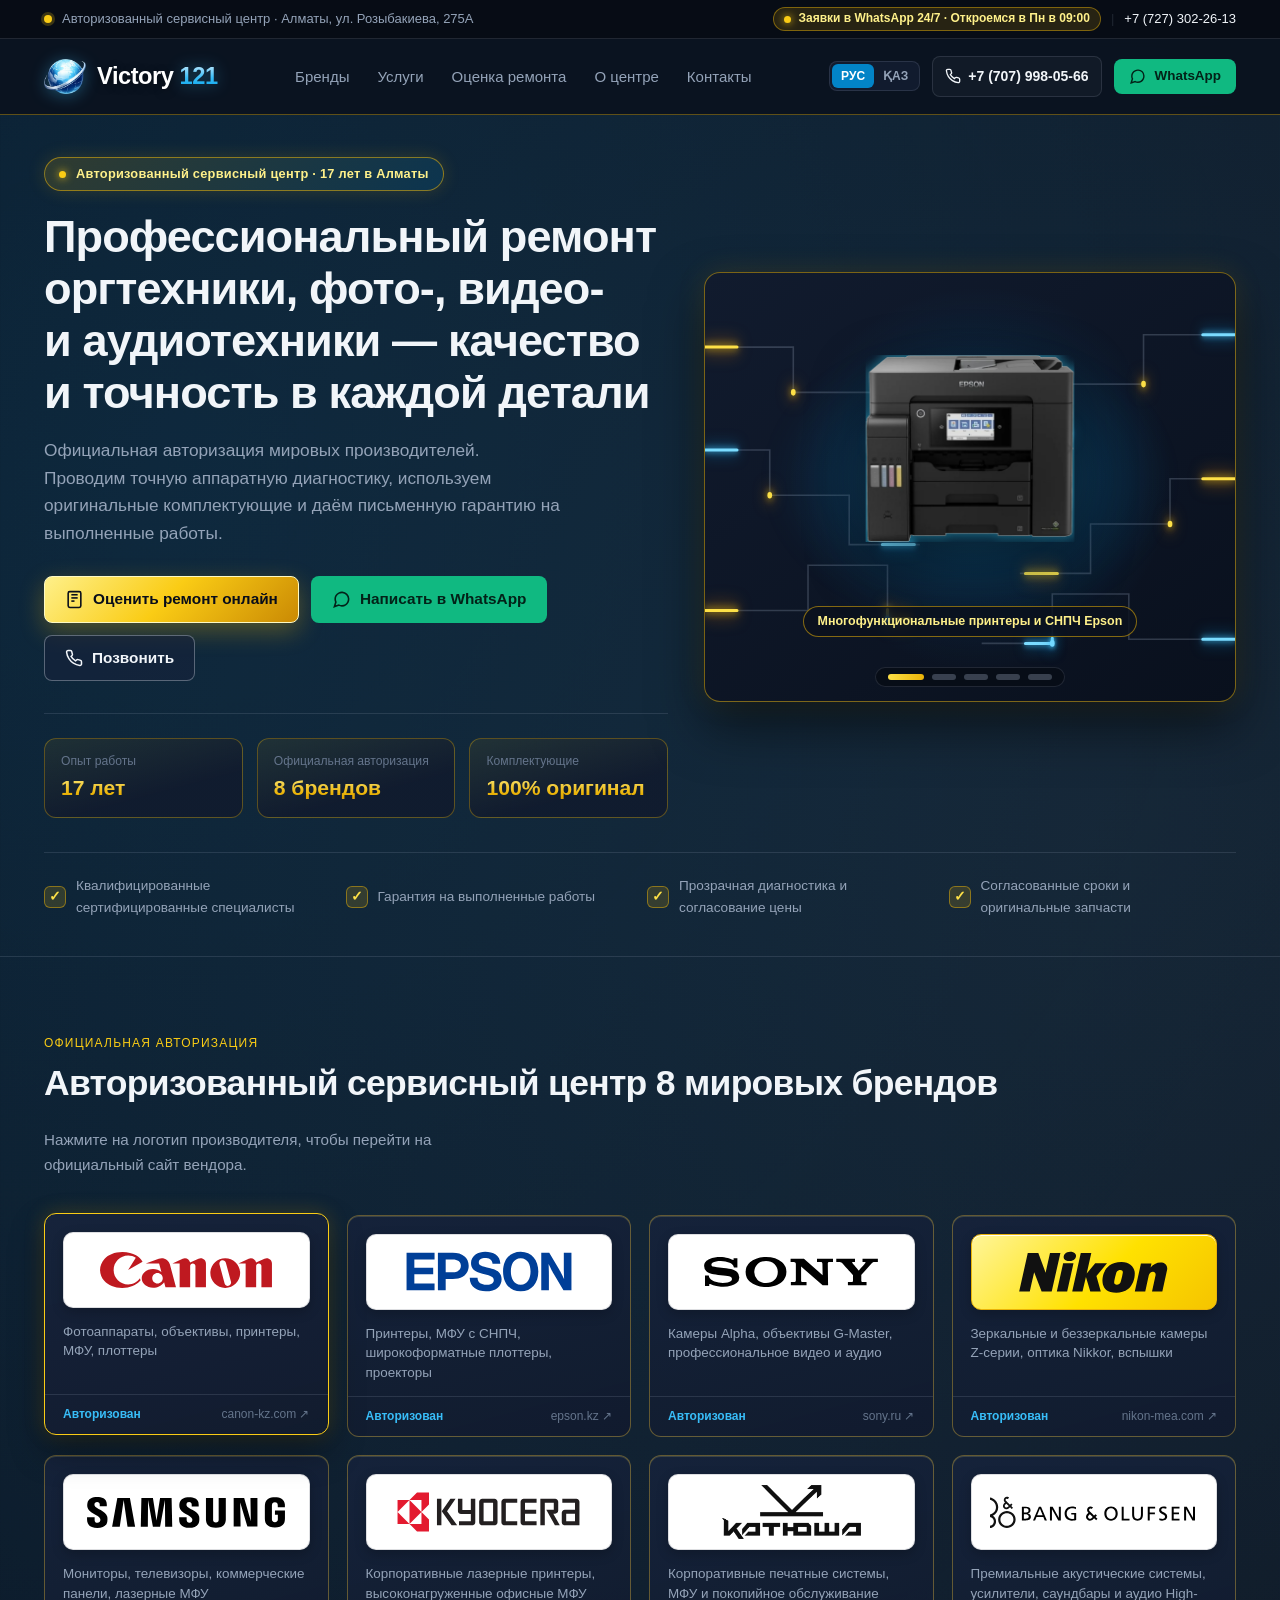
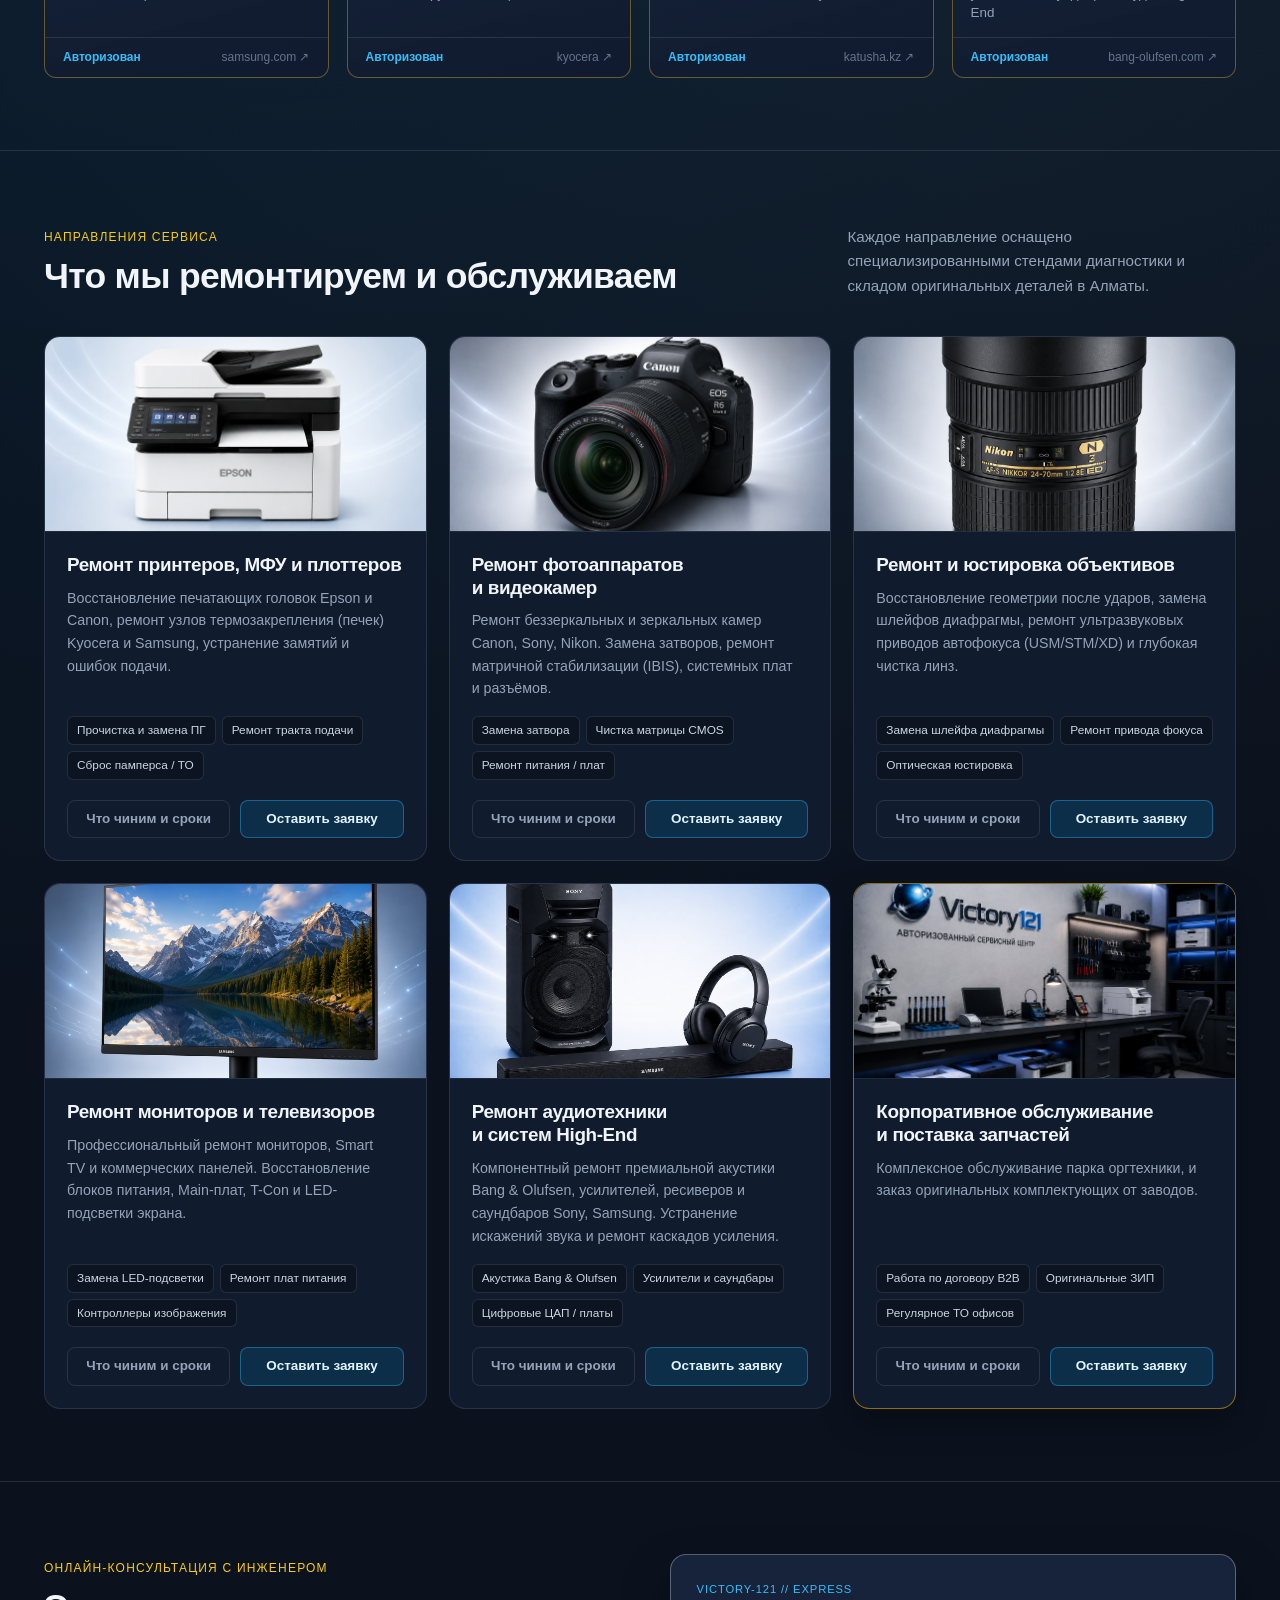
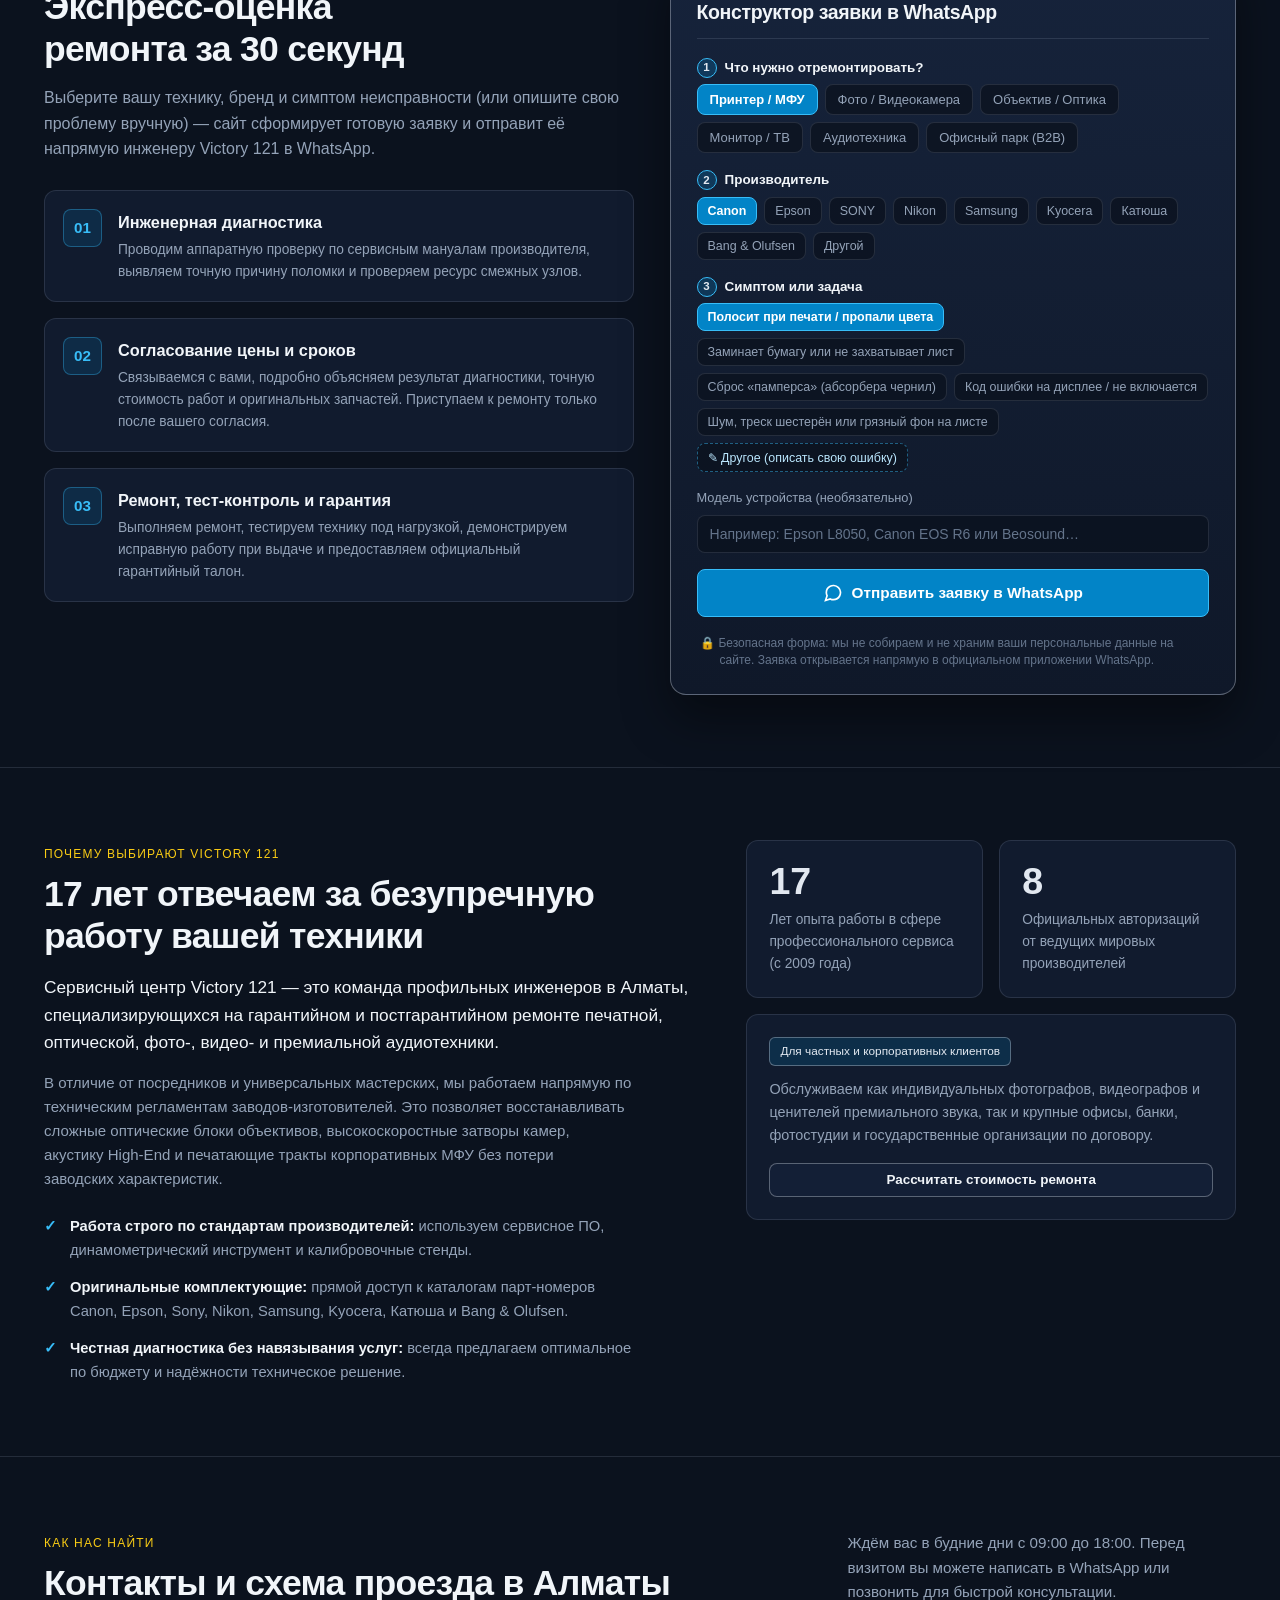
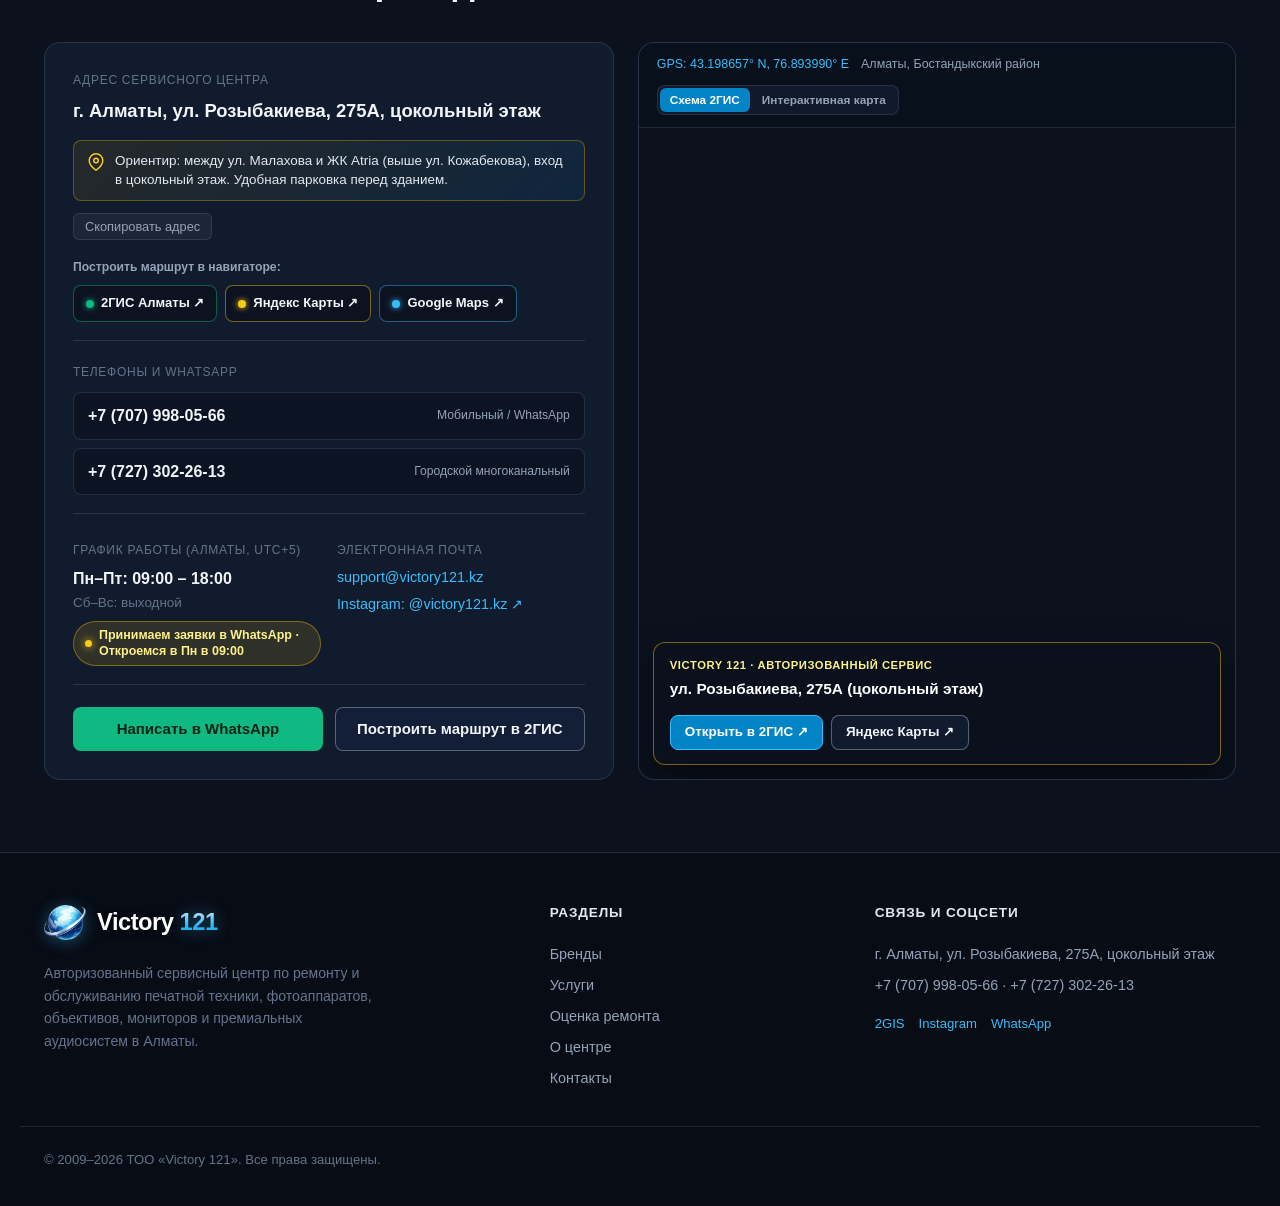
==== commit d18d7956: "content(services): remove technical SRV/B2B code labels from service cards and service modal" ====
--- a/index.html
+++ b/index.html
@@ -448,7 +448,6 @@
           <article class="service-card" data-service-id="printers">
             <div class="service-card__media">
               <img src="./assets/equipment/service-printer-1.png" alt="Ремонт принтеров и МФУ" width="400" height="220" loading="lazy">
-              <span class="service-card__code" translate="no">SRV-01</span>
             </div>
             <div class="service-card__body">
               <h3 class="service-card__title" data-i18n="srv1_title">Ремонт принтеров, МФУ и плоттеров</h3>
@@ -471,7 +470,6 @@
           <article class="service-card" data-service-id="cameras">
             <div class="service-card__media">
               <img src="./assets/equipment/service-camera-1.png" alt="Ремонт фотоаппаратов" width="400" height="220" loading="lazy">
-              <span class="service-card__code" translate="no">SRV-02</span>
             </div>
             <div class="service-card__body">
               <h3 class="service-card__title" data-i18n="srv2_title">Ремонт фотоаппаратов и видеокамер</h3>
@@ -494,7 +492,6 @@
           <article class="service-card" data-service-id="lenses">
             <div class="service-card__media">
               <img src="./assets/equipment/service-lens-nikon-1.png" alt="Ремонт объективов" width="400" height="220" loading="lazy">
-              <span class="service-card__code" translate="no">SRV-03</span>
             </div>
             <div class="service-card__body">
               <h3 class="service-card__title" data-i18n="srv3_title">Ремонт и юстировка объективов</h3>
@@ -517,7 +514,6 @@
           <article class="service-card" data-service-id="monitors">
             <div class="service-card__media">
               <img src="./assets/equipment/service-monitor-1.png" alt="Ремонт мониторов и телевизоров" width="400" height="220" loading="lazy">
-              <span class="service-card__code" translate="no">SRV-04</span>
             </div>
             <div class="service-card__body">
               <h3 class="service-card__title" data-i18n="srv4_title">Ремонт мониторов и телевизоров</h3>
@@ -540,7 +536,6 @@
           <article class="service-card" data-service-id="audio">
             <div class="service-card__media">
               <img src="./assets/equipment/service-audio.png" alt="Ремонт аудиотехники" width="400" height="220" loading="lazy">
-              <span class="service-card__code" translate="no">SRV-05</span>
             </div>
             <div class="service-card__body">
               <h3 class="service-card__title" data-i18n="srv5_title">Ремонт аудиотехники и систем High-End</h3>
@@ -563,7 +558,6 @@
           <article class="service-card service-card--featured" data-service-id="b2b">
             <div class="service-card__media">
               <img src="./assets/equipment/about-service-center.png" alt="Корпоративное обслуживание и поставка запчастей" width="400" height="220" loading="lazy">
-              <span class="service-card__code" translate="no">B2B-06</span>
             </div>
             <div class="service-card__body">
               <h3 class="service-card__title" data-i18n="srv6_title">Корпоративное обслуживание и поставка запчастей</h3>
@@ -916,7 +910,6 @@
     <div class="service-modal__panel">
       <div class="service-modal__header">
         <div>
-          <span class="service-modal__code" id="modal-service-code" translate="no">SRV-01</span>
           <h2 class="service-modal__title" id="modal-service-title">Ремонт техники</h2>
         </div>
         <button type="button" class="icon-close-btn" id="close-service-modal" aria-label="Закрыть окно">
--- a/styles.css
+++ b/styles.css
@@ -2328,6 +2328,21 @@
   font-size: 0.78rem;
 }
 
+.header-phone,
+.header-wa {
+  white-space: nowrap;
+  flex-shrink: 0;
+}
+
+html[lang="kk"] .desktop-nav {
+  gap: 16px;
+}
+
+html[lang="kk"] .desktop-nav__link {
+  font-size: 0.86rem;
+  white-space: nowrap;
+}
+
 .contact-landmark {
   display: flex;
   align-items: flex-start;
